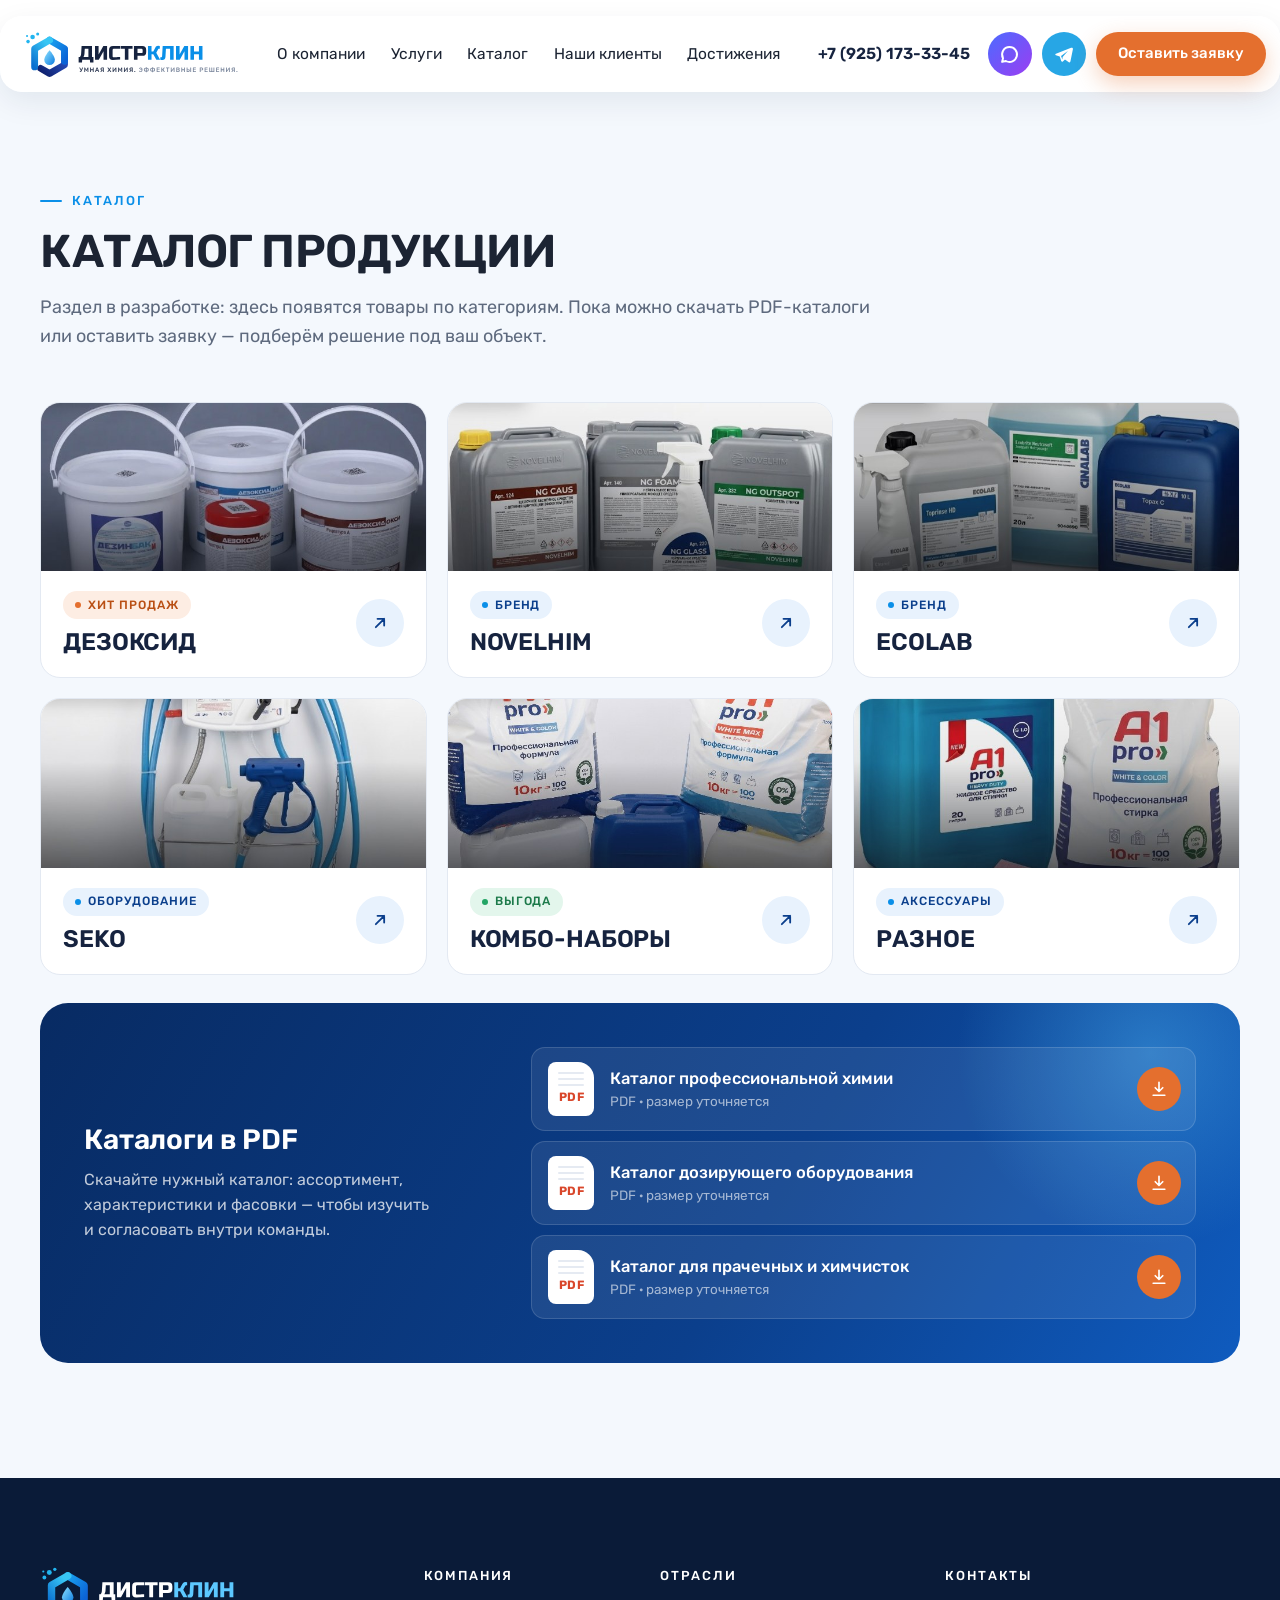
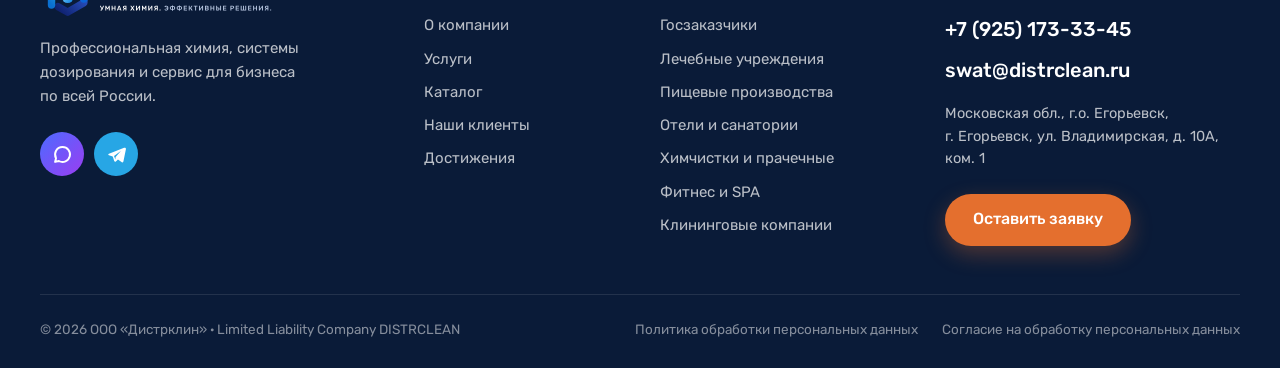
==== catalog.html @ 302209a2 "Первая версия сайта Дистрклин: главная, каталог, видео, логотип SVG Co-Authored-By: Claude Opus 5.5 " ====
<!doctype html>
<html lang="ru">
<head>
<meta charset="utf-8">
<meta name="viewport" content="width=device-width, initial-scale=1">
<title>Каталог — Дистрклин</title>
<meta name="description" content="Снижаем расходы на профессиональную химию до 30% за счёт умных автоматизированных технологий и систем дозирования. Для ЛПУ, HoReCa, пищевых производств, химчисток и прачечных.">
<meta name="theme-color" content="#0B3F8C">
<link rel="icon" href="assets/img/logo-mark.svg" type="image/svg+xml">
<link rel="preconnect" href="https://fonts.googleapis.com">
<link rel="preconnect" href="https://fonts.gstatic.com" crossorigin>
<link href="https://fonts.googleapis.com/css2?family=Rubik:wght@400;500;600;700&display=swap" rel="stylesheet">
<link rel="stylesheet" href="css/style.css">
</head>
<body>

<!-- ============ ШАПКА ============ -->
<header class="header" id="top">
  <div class="header__bar container">
    <a class="header__logo" href="index.html#top" aria-label="Дистрклин — на главную">
      <img src="assets/img/logo.svg" alt="Дистрклин" width="230" height="52">
    </a>
    <nav class="nav" aria-label="Основное меню">
      <a href="index.html#about">О компании</a>
      <a href="index.html#offer">Услуги</a>
      <a href="catalog.html">Каталог</a>
      <a href="index.html#clients">Наши клиенты</a>
      <a href="index.html#awards">Достижения</a>
    </nav>
    <div class="header__actions">
      <a class="header__phone" href="tel:+79251733345">+7 (925) 173-33-45</a>
      <a class="icon-btn icon-btn--max" href="#" aria-label="Написать в MAX" title="MAX">
        <svg viewBox="0 0 24 24" aria-hidden="true"><path d="M12 3.5a8.5 8.5 0 0 0-7.4 12.7L3.5 20.5l4.4-1.1A8.5 8.5 0 1 0 12 3.5Z" fill="none" stroke="currentColor" stroke-width="2.2" stroke-linejoin="round"/></svg>
      </a>
      <a class="icon-btn icon-btn--tg" href="#" aria-label="Написать в Telegram" title="Telegram">
        <svg viewBox="0 0 24 24" aria-hidden="true"><path d="M20.7 4.3 3.4 11c-1 .4-1 1.6 0 1.9l4.3 1.4 1.7 5.2c.3.8 1.3 1 1.9.4l2.4-2.3 4.4 3.2c.7.5 1.6.1 1.8-.7l2.9-14.3c.2-1-.8-1.8-1.7-1.5ZM9.2 13.7l8-6.1-6.2 7.3-.3 2.9-1.5-4.1Z" fill="currentColor"/></svg>
      </a>
      <a class="btn btn--primary btn--sm header__cta" href="index.html#contact">Оставить заявку</a>
      <button class="burger" type="button" aria-label="Открыть меню" aria-expanded="false" aria-controls="mobile-menu"><span></span><span></span></button>
    </div>
  </div>
  <div class="mobile-menu" id="mobile-menu" hidden>
    <nav aria-label="Мобильное меню">
      <a href="index.html#about">О компании</a>
      <a href="index.html#offer">Услуги</a>
      <a href="catalog.html">Каталог</a>
      <a href="index.html#clients">Наши клиенты</a>
      <a href="index.html#awards">Достижения</a>
    </nav>
    <a class="mobile-menu__phone" href="tel:+79251733345">+7 (925) 173-33-45</a>
    <a class="btn btn--primary" href="index.html#contact">Оставить заявку</a>
  </div>
</header>

<main class="page-catalog">
<section class="section section--tint">
  <div class="container">
    <div class="section-head">
      <p class="eyebrow">Каталог</p>
      <h1 class="h2">Каталог продукции</h1>
      <p class="lead" style="margin-top:16px;color:var(--muted)">Раздел в разработке: здесь появятся товары по категориям. Пока можно скачать PDF-каталоги или оставить заявку — подберём решение под ваш объект.</p>
    </div>
    <div class="cats">
      <a class="cat" href="#dezoksid">
        <span class="cat__img"><img src="assets/img/catalog/dezoksid.jpg" alt="Дезоксид — дезинфицирующие средства" loading="lazy"></span>
        <span class="cat__body"><span class="chip chip--hot">Хит продаж</span><span class="cat__name">Дезоксид</span><span class="cat__arrow" aria-hidden="true"></span></span>
      </a>
      <a class="cat" href="#novelhim">
        <span class="cat__img"><img src="assets/img/catalog/novelhim.jpg" alt="Novelhim — профессиональные моющие средства" loading="lazy"></span>
        <span class="cat__body"><span class="chip">Бренд</span><span class="cat__name">Novelhim</span><span class="cat__arrow" aria-hidden="true"></span></span>
      </a>
      <a class="cat" href="#ecolab">
        <span class="cat__img"><img src="assets/img/catalog/ecolab.jpg" alt="Ecolab — профессиональная химия" loading="lazy"></span>
        <span class="cat__body"><span class="chip">Бренд</span><span class="cat__name">Ecolab</span><span class="cat__arrow" aria-hidden="true"></span></span>
      </a>
      <a class="cat" href="#seko">
        <span class="cat__img"><img src="assets/img/catalog/seko.jpg" alt="Seko — дозирующее оборудование" loading="lazy"></span>
        <span class="cat__body"><span class="chip">Оборудование</span><span class="cat__name">Seko</span><span class="cat__arrow" aria-hidden="true"></span></span>
      </a>
      <a class="cat" href="#combo">
        <span class="cat__img"><img src="assets/img/catalog/combo.jpg" alt="Комбо-наборы" loading="lazy"></span>
        <span class="cat__body"><span class="chip chip--green">Выгода</span><span class="cat__name">Комбо-наборы</span><span class="cat__arrow" aria-hidden="true"></span></span>
      </a>
      <a class="cat" href="#misc">
        <span class="cat__img"><img src="assets/img/catalog/misc.jpg" alt="Разное и аксессуары" loading="lazy"></span>
        <span class="cat__body"><span class="chip">Аксессуары</span><span class="cat__name">Разное</span><span class="cat__arrow" aria-hidden="true"></span></span>
      </a>
    </div>

    <div class="downloads" id="downloads">
      <div class="downloads__intro">
        <h3 class="h3">Каталоги в&nbsp;PDF</h3>
        <p>Скачайте нужный каталог: ассортимент, характеристики и&nbsp;фасовки — чтобы изучить и&nbsp;согласовать внутри команды.</p>
      </div>
      <ul class="downloads__list">
        <li>
          <a class="dl" href="assets/pdf/catalog-1.pdf" download>
            <span class="dl__icon" aria-hidden="true">PDF</span>
            <span class="dl__text"><span class="dl__name">Каталог профессиональной химии</span><span class="dl__meta">PDF · размер уточняется</span></span>
            <span class="dl__btn" aria-hidden="true"><svg viewBox="0 0 24 24"><path d="M12 4v11m0 0-4.5-4.5M12 15l4.5-4.5M5 19.5h14" fill="none" stroke="currentColor" stroke-width="2" stroke-linecap="round" stroke-linejoin="round"/></svg></span>
          </a>
        </li>
        <li>
          <a class="dl" href="assets/pdf/catalog-2.pdf" download>
            <span class="dl__icon" aria-hidden="true">PDF</span>
            <span class="dl__text"><span class="dl__name">Каталог дозирующего оборудования</span><span class="dl__meta">PDF · размер уточняется</span></span>
            <span class="dl__btn" aria-hidden="true"><svg viewBox="0 0 24 24"><path d="M12 4v11m0 0-4.5-4.5M12 15l4.5-4.5M5 19.5h14" fill="none" stroke="currentColor" stroke-width="2" stroke-linecap="round" stroke-linejoin="round"/></svg></span>
          </a>
        </li>
        <li>
          <a class="dl" href="assets/pdf/catalog-3.pdf" download>
            <span class="dl__icon" aria-hidden="true">PDF</span>
            <span class="dl__text"><span class="dl__name">Каталог для прачечных и&nbsp;химчисток</span><span class="dl__meta">PDF · размер уточняется</span></span>
            <span class="dl__btn" aria-hidden="true"><svg viewBox="0 0 24 24"><path d="M12 4v11m0 0-4.5-4.5M12 15l4.5-4.5M5 19.5h14" fill="none" stroke="currentColor" stroke-width="2" stroke-linecap="round" stroke-linejoin="round"/></svg></span>
          </a>
        </li>
      </ul>
    </div>
  </div>
</section>
</main>
<!-- ============ ПОДВАЛ ============ -->
<footer class="footer">
  <div class="container">
    <div class="footer__top">
      <div class="footer__brand">
        <img src="assets/img/logo-white.svg" alt="Дистрклин" width="230" height="52">
        <p>Профессиональная химия, системы дозирования и&nbsp;сервис для бизнеса по&nbsp;всей России.</p>
        <div class="footer__social">
          <a class="icon-btn icon-btn--max" href="#" aria-label="MAX"><svg viewBox="0 0 24 24"><path d="M12 3.5a8.5 8.5 0 0 0-7.4 12.7L3.5 20.5l4.4-1.1A8.5 8.5 0 1 0 12 3.5Z" fill="none" stroke="currentColor" stroke-width="2.2" stroke-linejoin="round"/></svg></a>
          <a class="icon-btn icon-btn--tg" href="#" aria-label="Telegram"><svg viewBox="0 0 24 24"><path d="M20.7 4.3 3.4 11c-1 .4-1 1.6 0 1.9l4.3 1.4 1.7 5.2c.3.8 1.3 1 1.9.4l2.4-2.3 4.4 3.2c.7.5 1.6.1 1.8-.7l2.9-14.3c.2-1-.8-1.8-1.7-1.5ZM9.2 13.7l8-6.1-6.2 7.3-.3 2.9-1.5-4.1Z" fill="currentColor"/></svg></a>
        </div>
      </div>
      <nav class="footer__col" aria-label="Разделы">
        <p class="footer__h">Компания</p>
        <a href="index.html#about">О компании</a>
        <a href="index.html#offer">Услуги</a>
        <a href="catalog.html">Каталог</a>
        <a href="index.html#clients">Наши клиенты</a>
        <a href="index.html#awards">Достижения</a>
      </nav>
      <nav class="footer__col" aria-label="Отрасли">
        <p class="footer__h">Отрасли</p>
        <a href="index.html#clients" data-goto-sector="0">Госзаказчики</a>
        <a href="index.html#clients" data-goto-sector="1">Лечебные учреждения</a>
        <a href="index.html#clients" data-goto-sector="2">Пищевые производства</a>
        <a href="index.html#clients" data-goto-sector="3">Отели и санатории</a>
        <a href="index.html#clients" data-goto-sector="4">Химчистки и прачечные</a>
        <a href="index.html#clients" data-goto-sector="5">Фитнес и SPA</a>
        <a href="index.html#clients" data-goto-sector="6">Клининговые компании</a>
      </nav>
      <div class="footer__col footer__contacts">
        <p class="footer__h">Контакты</p>
        <a class="footer__big" href="tel:+79251733345">+7 (925) 173-33-45</a>
        <a class="footer__big" href="mailto:swat@distrclean.ru">swat@distrclean.ru</a>
        <p class="footer__addr">Московская обл., г.о. Егорьевск,<br>г. Егорьевск, ул. Владимирская, д.&nbsp;10А, ком.&nbsp;1</p>
        <a class="btn btn--primary" href="index.html#contact">Оставить заявку</a>
      </div>
    </div>
    <div class="footer__bottom">
      <span>© 2026 ООО «Дистрклин» · Limited Liability Company DISTRCLEAN</span>
      <span class="footer__links">
        <a href="#">Политика обработки персональных данных</a>
        <a href="#">Согласие на обработку персональных данных</a>
      </span>
    </div>
  </div>
</footer>

<script>
var b=document.querySelector('.burger'),m=document.getElementById('mobile-menu');
b.addEventListener('click',function(){var o=m.hidden;m.hidden=!o;b.setAttribute('aria-expanded',String(o));});
</script>
</body>
</html>
---- css/style.css ----
/* =========================================================
   Дистрклин — стили
   Палитра и шрифт — как на исходном сайте (Rubik, оранжевый CTA,
   синий бренд, светло-голубые и тёмные плашки)
   ========================================================= */

:root {
  --orange: #E46F2E;
  --orange-hover: #CF5E1F;
  --blue: #0A8FE8;
  --blue-deep: #0B3F8C;
  --blue-ink: #082B63;
  --navy: #16233F;
  --ink: #1C2433;
  --muted: #5E6A7E;
  --line: #E3E9F2;
  --sky: #E8F2FD;
  --sky-2: #F4F8FD;
  --dark: #1F2329;
  --dark-2: #2A2F37;
  --white: #fff;

  --radius-lg: 28px;
  --radius: 20px;
  --radius-sm: 14px;

  --container: 1280px;
  --gutter: clamp(16px, 4vw, 40px);
  --section: clamp(64px, 9vw, 120px);

  --shadow: 0 10px 30px rgba(16, 35, 70, .08);
  --shadow-lg: 0 24px 60px rgba(16, 35, 70, .14);
  --ease: cubic-bezier(.2, .7, .2, 1);
}

*, *::before, *::after { box-sizing: border-box; }
html { scroll-behavior: smooth; scroll-padding-top: 110px; -webkit-text-size-adjust: 100%; }
body {
  margin: 0;
  font-family: "Rubik", system-ui, -apple-system, "Segoe UI", sans-serif;
  font-size: 16px;
  line-height: 1.55;
  color: var(--ink);
  background: var(--white);
  -webkit-font-smoothing: antialiased;
  overflow-x: hidden;
}
img, video, svg { display: block; max-width: 100%; }
a { color: inherit; text-decoration: none; }
button { font: inherit; color: inherit; cursor: pointer; border: 0; background: none; padding: 0; }
h1, h2, h3, p { margin: 0; }
ul { margin: 0; padding: 0; list-style: none; }
:focus-visible { outline: 3px solid var(--blue); outline-offset: 3px; border-radius: 6px; }

.container { width: 100%; max-width: calc(var(--container) + var(--gutter) * 2); margin: 0 auto; padding: 0 var(--gutter); }
.section { padding: var(--section) 0; }
.section--tint { background: var(--sky-2); }
.section--dark { background: var(--dark); color: #fff; }

/* ---------- Типографика ---------- */
.eyebrow {
  display: inline-flex; align-items: center; gap: 10px;
  font-size: 13px; font-weight: 500; letter-spacing: .14em; text-transform: uppercase;
  color: var(--blue); margin-bottom: 16px;
}
.eyebrow::before { content: ""; width: 22px; height: 2px; background: currentColor; border-radius: 2px; }
.eyebrow--light { color: #6CC4FF; }
.h2 {
  font-size: clamp(28px, 3.6vw, 46px); line-height: 1.08; font-weight: 600;
  letter-spacing: -.01em; text-transform: uppercase; text-wrap: balance;
}
.h3 { font-size: clamp(22px, 2.2vw, 28px); line-height: 1.15; font-weight: 600; letter-spacing: -.005em; }
.lead { font-size: 18px; line-height: 1.6; }
.accent { color: var(--orange); }

.section-head { margin-bottom: clamp(32px, 4vw, 56px); max-width: 860px; }
.section-head--row { display: flex; justify-content: space-between; align-items: flex-end; gap: 24px; max-width: none; }

/* ---------- Кнопки ---------- */
.btn {
  display: inline-flex; align-items: center; justify-content: center; gap: 10px;
  height: 52px; padding: 0 28px; border-radius: 999px;
  font-weight: 500; font-size: 16px; white-space: nowrap;
  transition: background .25s var(--ease), color .25s, transform .25s var(--ease), box-shadow .25s;
}
.btn svg { width: 20px; height: 20px; }
.btn--primary { background: var(--orange); color: #fff; box-shadow: 0 8px 22px rgba(228, 111, 46, .32); }
.btn--primary:hover { background: var(--orange-hover); transform: translateY(-2px); }
.btn--glass { color: #fff; background: rgba(255,255,255,.12); border: 1px solid rgba(255,255,255,.35); backdrop-filter: blur(10px); -webkit-backdrop-filter: blur(10px); }
.btn--glass:hover { background: rgba(255,255,255,.22); }
.btn--dark { background: var(--navy); color: #fff; }
.btn--sm { height: 44px; padding: 0 22px; font-size: 15px; }
.btn--lg { height: 60px; padding: 0 34px; font-size: 17px; }
.btn--block { width: 100%; }

.icon-btn {
  width: 44px; height: 44px; border-radius: 50%;
  display: inline-grid; place-items: center; color: #fff; flex: none;
  transition: transform .25s var(--ease), filter .25s;
}
.icon-btn svg { width: 21px; height: 21px; }
.icon-btn:hover { transform: translateY(-2px); filter: brightness(1.08); }
.icon-btn--max { background: linear-gradient(135deg, #4C6BFF, #9B3DF2); }
.icon-btn--tg { background: #27A6E5; }

.round-btn {
  width: 48px; height: 48px; border-radius: 50%; display: grid; place-items: center;
  border: 1px solid var(--line); background: #fff; color: var(--navy);
  transition: background .2s, color .2s, border-color .2s;
}
.round-btn svg { width: 22px; height: 22px; }
.round-btn:hover { background: var(--navy); border-color: var(--navy); color: #fff; }

.link-arrow { display: inline-flex; align-items: center; gap: 8px; font-weight: 500; color: var(--blue-deep); white-space: nowrap; }
.link-arrow svg { width: 20px; height: 20px; transition: transform .25s var(--ease); }
.link-arrow:hover svg { transform: translateX(4px); }

.chip {
  display: inline-flex; align-items: center; gap: 7px; height: 28px; padding: 0 12px;
  border-radius: 999px; background: var(--sky); color: var(--blue-deep);
  font-size: 12px; font-weight: 500; letter-spacing: .08em; text-transform: uppercase;
}
.chip::before { content: ""; width: 6px; height: 6px; border-radius: 50%; background: var(--blue); }
.chip--hot { background: #FDEDE3; color: #B94F14; }
.chip--hot::before { background: var(--orange); }
.chip--green { background: #E3F6EC; color: #1C7A4A; }
.chip--green::before { background: #22A565; }

/* =========================================================
   ШАПКА
   ========================================================= */
.page-catalog { padding-top: 70px; }
.header { position: fixed; inset: 0 0 auto; z-index: 50; padding-top: 16px; pointer-events: none; }
.header__bar {
  pointer-events: auto;
  display: flex; align-items: center; gap: 24px;
  height: 76px; background: rgba(255,255,255,.96);
  border-radius: 22px; box-shadow: var(--shadow);
  padding-left: 24px; padding-right: 14px;
  max-width: calc(var(--container) + 0px);
  backdrop-filter: blur(14px); -webkit-backdrop-filter: blur(14px);
  transition: box-shadow .3s, height .3s var(--ease);
}
.header.is-scrolled .header__bar { box-shadow: var(--shadow-lg); height: 68px; }
.header__logo img { height: 46px; width: auto; }
.nav { display: flex; gap: clamp(16px, 2vw, 32px); margin-left: auto; }
.nav a { font-size: 15.5px; color: var(--ink); position: relative; padding: 6px 0; transition: color .2s; }
.nav a::after { content: ""; position: absolute; left: 0; right: 0; bottom: 0; height: 2px; background: var(--orange); transform: scaleX(0); transition: transform .3s var(--ease); border-radius: 2px; }
.nav a:hover { color: var(--blue-deep); }
.nav a:hover::after { transform: scaleX(1); }
.header__actions { display: flex; align-items: center; gap: 10px; margin-left: auto; }
.header__phone { font-weight: 600; font-size: 16px; color: var(--navy); margin-right: 8px; white-space: nowrap; }
.header__phone:hover { color: var(--blue); }

.burger { display: none; width: 44px; height: 44px; border-radius: 12px; background: var(--sky); position: relative; }
.burger span { position: absolute; left: 12px; right: 12px; height: 2px; background: var(--navy); border-radius: 2px; transition: transform .3s var(--ease), top .3s var(--ease); }
.burger span:first-child { top: 17px; }
.burger span:last-child { top: 25px; }
.burger[aria-expanded="true"] span:first-child { top: 21px; transform: rotate(45deg); }
.burger[aria-expanded="true"] span:last-child { top: 21px; transform: rotate(-45deg); }

.mobile-menu {
  pointer-events: auto;
  margin: 10px var(--gutter) 0; padding: 24px; border-radius: 22px; background: #fff; box-shadow: var(--shadow-lg);
  display: flex; flex-direction: column; gap: 20px;
}
.mobile-menu[hidden] { display: none; }
.mobile-menu nav { display: flex; flex-direction: column; }
.mobile-menu nav a { padding: 12px 0; font-size: 18px; border-bottom: 1px solid var(--line); }
.mobile-menu__phone { font-size: 20px; font-weight: 600; color: var(--navy); }

/* =========================================================
   ОБЛОЖКА
   ========================================================= */
.hero {
  position: relative; min-height: 100vh; min-height: 100svh;
  display: flex; color: #fff; background: #0E1A2E; overflow: hidden;
}
.hero__video { position: absolute; inset: 0; width: 100%; height: 100%; object-fit: cover; }
.hero__shade {
  position: absolute; inset: 0;
  background:
    linear-gradient(90deg, rgba(8, 20, 42, .82) 0%, rgba(8, 20, 42, .55) 45%, rgba(8, 20, 42, .15) 100%),
    linear-gradient(0deg, rgba(8, 20, 42, .85) 0%, rgba(8, 20, 42, 0) 45%);
}
.hero__inner {
  position: relative; z-index: 1;
  display: flex; flex-direction: column; justify-content: flex-end; gap: clamp(40px, 6vh, 72px);
  padding-top: 150px; padding-bottom: clamp(28px, 5vh, 48px);
}
.hero__content { max-width: 820px; }
.hero__tags { display: flex; flex-wrap: wrap; gap: 8px; margin-bottom: 28px; }
.hero__tags li {
  height: 32px; display: inline-flex; align-items: center; padding: 0 14px; border-radius: 999px;
  font-size: 14px; background: rgba(255,255,255,.12); border: 1px solid rgba(255,255,255,.22);
  backdrop-filter: blur(8px); -webkit-backdrop-filter: blur(8px);
}
.hero__title {
  font-size: clamp(34px, 5.2vw, 72px); line-height: 1.02; font-weight: 600;
  letter-spacing: -.015em; text-transform: uppercase; text-wrap: balance;
}
.hero__lead { margin-top: 24px; font-size: clamp(17px, 1.6vw, 22px); line-height: 1.45; color: rgba(255,255,255,.86); max-width: 560px; }
.hero__buttons { display: flex; flex-wrap: wrap; gap: 14px; margin-top: 40px; }

.stats {
  margin: 0; display: grid; grid-template-columns: repeat(4, 1fr);
  border-radius: var(--radius); overflow: hidden;
  background: rgba(255,255,255,.1); border: 1px solid rgba(255,255,255,.18);
  backdrop-filter: blur(16px); -webkit-backdrop-filter: blur(16px);
}
.stats__item { padding: 26px 28px; position: relative; }
.stats__item + .stats__item::before { content: ""; position: absolute; left: 0; top: 24px; bottom: 24px; width: 1px; background: rgba(255,255,255,.2); }
.stats__num { font-size: clamp(30px, 3.2vw, 44px); font-weight: 600; line-height: 1; letter-spacing: -.02em; }
.stats__num small { font-size: .55em; font-weight: 500; margin-left: 2px; }
.stats dd { margin: 10px 0 0; font-size: 14.5px; line-height: 1.4; color: rgba(255,255,255,.78); max-width: 240px; }

/* =========================================================
   АВИТО
   ========================================================= */
.avito { padding-top: 28px; }
.avito__card {
  display: flex; align-items: center; gap: 20px;
  padding: 18px 18px 18px 22px; border-radius: var(--radius);
  background: linear-gradient(100deg, var(--sky) 0%, #F7FBFF 100%);
  border: 1px solid #D5E6F8;
  transition: box-shadow .3s, transform .3s var(--ease);
}
.avito__card:hover { box-shadow: var(--shadow); transform: translateY(-2px); }
.avito__icon { width: 52px; height: 52px; border-radius: 16px; background: #fff; color: var(--blue); display: grid; place-items: center; flex: none; box-shadow: 0 4px 14px rgba(10,143,232,.15); }
.avito__icon svg { width: 26px; height: 26px; }
.avito__text { display: flex; flex-direction: column; gap: 2px; }
.avito__eyebrow { font-size: 13px; color: var(--muted); }
.avito__title { font-size: 18px; font-weight: 500; color: var(--navy); }
.avito__go {
  margin-left: auto; flex: none; display: inline-flex; align-items: center; gap: 8px;
  height: 48px; padding: 0 22px; border-radius: 999px; background: var(--navy); color: #fff; font-weight: 500;
  transition: background .25s;
}
.avito__go svg { width: 20px; height: 20px; transition: transform .25s var(--ease); }
.avito__card:hover .avito__go { background: var(--blue-deep); }
.avito__card:hover .avito__go svg { transform: translate(2px, -2px); }

/* =========================================================
   ЧТО МЫ ПРЕДЛАГАЕМ
   ========================================================= */
.offer { display: grid; grid-template-columns: repeat(4, 1fr); gap: 20px; }
.offer__card {
  display: flex; flex-direction: column; gap: 14px;
  padding: 28px; border-radius: var(--radius); background: var(--sky-2); border: 1px solid var(--line);
  transition: background .3s, border-color .3s, transform .3s var(--ease), box-shadow .3s;
}
.offer__card:hover { background: #fff; border-color: transparent; box-shadow: var(--shadow-lg); transform: translateY(-4px); }
.offer__top { display: flex; justify-content: space-between; align-items: flex-start; margin-bottom: 14px; }
.offer__icon { width: 56px; height: 56px; border-radius: 16px; display: grid; place-items: center; background: linear-gradient(135deg, #1AA3F0, var(--blue-deep)); color: #fff; }
.offer__icon svg { width: 28px; height: 28px; }
.offer__num { font-size: 14px; font-weight: 500; color: #9AA6B8; letter-spacing: .06em; }
.offer__card h3 { font-size: 20px; line-height: 1.2; font-weight: 600; color: var(--navy); }
.offer__card p { font-size: 15px; line-height: 1.6; color: var(--muted); }

/* =========================================================
   КАТАЛОГ
   ========================================================= */
.cats { display: grid; grid-template-columns: repeat(3, 1fr); gap: 20px; }
.cat {
  display: flex; flex-direction: column; border-radius: var(--radius); overflow: hidden; background: #fff;
  border: 1px solid var(--line); transition: transform .35s var(--ease), box-shadow .35s;
}
.cat:hover { transform: translateY(-4px); box-shadow: var(--shadow-lg); }
.cat__img { aspect-ratio: 16 / 7; overflow: hidden; background: #EEF2F7; }
.cat__img img { width: 100%; height: 100%; object-fit: cover; transition: transform .6s var(--ease); }
.cat:hover .cat__img img { transform: scale(1.05); }
.cat__body { display: grid; grid-template-columns: 1fr auto; align-items: center; gap: 10px 16px; padding: 20px 22px 22px; }
.cat__body .chip { grid-column: 1; justify-self: start; }
.cat__name { grid-column: 1; font-size: 24px; font-weight: 600; text-transform: uppercase; color: var(--navy); letter-spacing: -.005em; line-height: 1.1; }
.cat__arrow {
  grid-column: 2; grid-row: 1 / span 2; width: 48px; height: 48px; border-radius: 50%; background: var(--sky);
  position: relative; transition: background .3s;
}
.cat__arrow::before {
  content: ""; position: absolute; inset: 0; margin: auto; width: 20px; height: 20px;
  background: var(--blue-deep);
  -webkit-mask: url("data:image/svg+xml,%3Csvg xmlns='http://www.w3.org/2000/svg' viewBox='0 0 24 24'%3E%3Cpath d='M7 17 17 7m0 0H9m8 0v8' fill='none' stroke='%23000' stroke-width='2.2' stroke-linecap='round' stroke-linejoin='round'/%3E%3C/svg%3E") center / contain no-repeat;
          mask: url("data:image/svg+xml,%3Csvg xmlns='http://www.w3.org/2000/svg' viewBox='0 0 24 24'%3E%3Cpath d='M7 17 17 7m0 0H9m8 0v8' fill='none' stroke='%23000' stroke-width='2.2' stroke-linecap='round' stroke-linejoin='round'/%3E%3C/svg%3E") center / contain no-repeat;
  transition: background .3s, transform .3s var(--ease);
}
.cat:hover .cat__arrow { background: var(--orange); }
.cat:hover .cat__arrow::before { background: #fff; transform: rotate(45deg); }

.downloads {
  margin-top: 28px; display: grid; grid-template-columns: 1fr 1.6fr; gap: 32px; align-items: center;
  padding: clamp(24px, 3.5vw, 44px); border-radius: var(--radius-lg);
  background: linear-gradient(120deg, var(--blue-ink), var(--blue-deep) 60%, #0F5BBE); color: #fff;
  position: relative; overflow: hidden;
}
.downloads::after {
  content: ""; position: absolute; right: -120px; top: -160px; width: 420px; height: 420px; border-radius: 50%;
  background: radial-gradient(circle, rgba(92, 200, 255, .35), transparent 65%); pointer-events: none;
}
.downloads__intro p { margin-top: 12px; color: rgba(255,255,255,.75); max-width: 380px; }
.downloads__list { display: grid; gap: 10px; position: relative; z-index: 1; }
.dl {
  display: flex; align-items: center; gap: 16px; padding: 14px 14px 14px 16px; border-radius: var(--radius-sm);
  background: rgba(255,255,255,.08); border: 1px solid rgba(255,255,255,.14);
  transition: background .25s, border-color .25s;
}
.dl:hover { background: rgba(255,255,255,.16); border-color: rgba(255,255,255,.3); }
.dl__icon {
  width: 46px; height: 54px; flex: none; border-radius: 8px 16px 8px 8px; background: #fff; color: #D9472B;
  display: grid; place-items: end center; padding-bottom: 9px; font-size: 12px; font-weight: 700; letter-spacing: .04em;
  position: relative;
}
.dl__icon::before { content: ""; position: absolute; top: 10px; left: 10px; right: 10px; height: 2px; background: #E5EAF2; box-shadow: 0 6px 0 #E5EAF2, 0 12px 0 #E5EAF2; border-radius: 2px; }
.dl__text { display: flex; flex-direction: column; min-width: 0; }
.dl__name { font-weight: 500; font-size: 16.5px; }
.dl__meta { font-size: 13.5px; color: rgba(255,255,255,.6); }
.dl__btn { margin-left: auto; width: 44px; height: 44px; border-radius: 50%; background: var(--orange); display: grid; place-items: center; flex: none; transition: transform .25s var(--ease); }
.dl__btn svg { width: 20px; height: 20px; }
.dl:hover .dl__btn { transform: translateY(2px); }

/* =========================================================
   О КОМПАНИИ
   ========================================================= */
.about { display: grid; grid-template-columns: 1fr 1.08fr; gap: clamp(32px, 5vw, 80px); align-items: center; }
.about__media { position: relative; }
.about__media > img { width: 100%; aspect-ratio: 5 / 4.4; object-fit: cover; object-position: 62% center; border-radius: var(--radius-lg); }
.about__badge {
  position: absolute; left: 20px; right: 20px; bottom: 20px; max-width: 360px;
  display: flex; align-items: center; gap: 14px; padding: 14px 18px; border-radius: 18px;
  background: rgba(255,255,255,.92); backdrop-filter: blur(10px); -webkit-backdrop-filter: blur(10px); box-shadow: var(--shadow);
  font-size: 14px; line-height: 1.35; color: var(--muted);
}
.about__badge img { flex: none; width: 40px; height: 40px; }
.about__badge b { display: block; color: var(--navy); font-size: 16px; }
.about__text .h2 { margin-bottom: 28px; font-size: clamp(26px, 2.8vw, 38px); }
.about__text .lead { color: var(--ink); margin-bottom: 16px; }
.about__text > p:not(.lead):not(.eyebrow) { color: var(--muted); }
.about__goal { margin-top: 28px; padding: 22px 24px; border-radius: var(--radius); background: var(--sky); border-left: 4px solid var(--orange); }
.about__goal p { color: var(--ink); }

.awards { margin-top: clamp(64px, 8vw, 110px); }
.slider-nav { display: flex; gap: 10px; }
.awards__track {
  display: grid; grid-auto-flow: column; grid-auto-columns: calc((100% - 4 * 20px) / 5); gap: 20px;
  overflow-x: auto; scroll-snap-type: x mandatory; scrollbar-width: none; padding-bottom: 4px;
}
.awards__track::-webkit-scrollbar { display: none; }
.cert { margin: 0; scroll-snap-align: start; }
.cert__frame {
  width: 100%; aspect-ratio: 3 / 4; border-radius: var(--radius); padding: 14px; background: var(--sky-2);
  border: 1px solid var(--line); display: block; transition: transform .35s var(--ease), box-shadow .35s;
}
.cert__frame:hover { transform: translateY(-4px); box-shadow: var(--shadow-lg); }
.cert__frame img { width: 100%; height: 100%; object-fit: contain; border-radius: 8px; }
.cert__ph {
  width: 100%; height: 100%; border-radius: 10px; display: flex; flex-direction: column; justify-content: center; align-items: center; gap: 10px;
  text-align: center; font-size: 13px; line-height: 1.4; color: rgba(255,255,255,.8);
  background: linear-gradient(160deg, #1D6FD8, var(--blue-ink)); position: relative; overflow: hidden;
  box-shadow: inset 0 0 0 6px rgba(255,255,255,.12);
}
.cert__ph span { font-size: 20px; font-weight: 600; color: #fff; text-transform: uppercase; letter-spacing: .06em; }
.cert__ph::after { content: ""; position: absolute; width: 60%; aspect-ratio: 1; border-radius: 50%; top: -20%; right: -25%; background: rgba(92,200,255,.2); }
.cert figcaption { margin-top: 12px; font-size: 14px; color: var(--muted); text-align: center; }

/* =========================================================
   ПАРТНЁРЫ — бегущая лента логотипов
   ========================================================= */
.partners { padding: clamp(48px, 6vw, 80px) 0; border-top: 1px solid var(--line); }
.partners__head { display: flex; align-items: baseline; gap: 24px; flex-wrap: wrap; margin-bottom: 32px; }
.partners__head .eyebrow { margin: 0; }
.partners__title { font-size: 18px; color: var(--muted); }
.marquee {
  overflow: hidden;
  -webkit-mask-image: linear-gradient(90deg, transparent, #000 10%, #000 90%, transparent);
          mask-image: linear-gradient(90deg, transparent, #000 10%, #000 90%, transparent);
}
.marquee__track { display: flex; width: max-content; animation: marquee 40s linear infinite; }
.marquee:hover .marquee__track { animation-play-state: paused; }
.marquee__group { display: flex; gap: 20px; padding-right: 20px; }
.logo-card {
  width: 220px; height: 112px; flex: none; display: grid; place-items: center; padding: 22px 28px;
  border-radius: var(--radius); background: #fff; border: 1px solid var(--line);
  transition: border-color .3s, box-shadow .3s;
}
.logo-card img { max-height: 62px; max-width: 100%; object-fit: contain; filter: grayscale(1) contrast(.9); opacity: .65; transition: filter .3s, opacity .3s; }
.logo-card:hover { border-color: transparent; box-shadow: var(--shadow); }
.logo-card:hover img { filter: none; opacity: 1; }
@keyframes marquee { to { transform: translateX(-50%); } }

/* =========================================================
   НАПРАВЛЕНИЯ (вкладки + видео)
   ========================================================= */
.sectors { display: grid; grid-template-columns: 340px 1fr; gap: 28px; align-items: start; }
.sectors__tabs { display: flex; flex-direction: column; gap: 6px; position: sticky; top: 110px; }
.tab {
  display: flex; align-items: center; gap: 14px; text-align: left; width: 100%;
  padding: 16px 18px; border-radius: var(--radius-sm); color: rgba(255,255,255,.66);
  font-size: 16px; line-height: 1.3; transition: background .25s, color .25s;
  position: relative;
}
.tab__num { font-size: 13px; font-weight: 500; color: rgba(255,255,255,.4); width: 22px; flex: none; transition: color .25s; }
.tab:hover { background: rgba(255,255,255,.05); color: #fff; }
.tab[aria-selected="true"] { background: var(--dark-2); color: #fff; }
.tab[aria-selected="true"] .tab__num { color: var(--orange); }
.tab__bar { position: absolute; left: 0; bottom: 0; height: 2px; width: 0; background: var(--orange); border-radius: 2px; }
.tab[aria-selected="true"] .tab__bar { animation: tabProgress var(--dur, 10s) linear forwards; }
.sectors.is-paused .tab[aria-selected="true"] .tab__bar,
.sectors.is-manual .tab__bar { animation: none; width: 0; }
@keyframes tabProgress { to { width: 100%; } }

.sectors__panel {
  display: grid; grid-template-columns: 1fr 1fr; gap: 0; border-radius: var(--radius-lg); overflow: hidden;
  background: var(--dark-2); min-height: 520px;
}
.sectors__video { position: relative; background: #111; }
.sectors__video video { position: absolute; inset: 0; width: 100%; height: 100%; object-fit: cover; transition: opacity .4s; }
.sectors__video video.is-loading { opacity: 0; }
.sectors__counter {
  position: absolute; left: 16px; top: 16px; height: 30px; padding: 0 12px; border-radius: 999px; display: inline-flex; align-items: center;
  font-size: 13px; background: rgba(0,0,0,.45); backdrop-filter: blur(6px); -webkit-backdrop-filter: blur(6px);
}
.sectors__content { padding: clamp(24px, 3vw, 40px); display: flex; flex-direction: column; gap: 22px; }
.sectors__title { font-size: clamp(20px, 1.7vw, 24px); font-weight: 600; line-height: 1.15; text-transform: uppercase; }
.sectors__content .btn { align-self: flex-start; margin-top: auto; }
.sectors__content.is-swapping { animation: fadeUp .45s var(--ease); }
@keyframes fadeUp { from { opacity: 0; transform: translateY(10px); } to { opacity: 1; transform: none; } }

.checks { display: grid; gap: 14px; }
.checks li { display: grid; grid-template-columns: 24px 1fr; gap: 12px; font-size: 15px; line-height: 1.5; color: rgba(255,255,255,.74); }
.checks li::before {
  content: ""; width: 24px; height: 24px; border-radius: 8px; margin-top: 1px;
  background: rgba(10,143,232,.18) url("data:image/svg+xml,%3Csvg xmlns='http://www.w3.org/2000/svg' viewBox='0 0 24 24'%3E%3Cpath d='m6.5 12.5 3.5 3.5 7.5-8' fill='none' stroke='%2359BFFF' stroke-width='2.4' stroke-linecap='round' stroke-linejoin='round'/%3E%3C/svg%3E") center / 18px no-repeat;
}
.checks b { color: #fff; font-weight: 500; }

/* =========================================================
   КОНСУЛЬТАЦИЯ
   ========================================================= */
.consult {
  display: grid; grid-template-columns: 1fr 1fr; gap: clamp(32px, 5vw, 72px); align-items: center;
  padding: clamp(28px, 5vw, 64px); border-radius: var(--radius-lg); color: #fff;
  background:
    radial-gradient(circle at 0% 100%, rgba(92,200,255,.28), transparent 45%),
    linear-gradient(130deg, var(--blue-ink), var(--blue-deep) 70%, #0F5BBE);
  position: relative; overflow: hidden;
}
.consult__text { margin-top: 20px; color: rgba(255,255,255,.78); font-size: 17px; max-width: 460px; }
.consult__contacts { margin-top: 32px; display: grid; gap: 12px; }
.consult__contacts a { display: inline-flex; align-items: center; gap: 14px; font-size: 19px; font-weight: 500; }
.consult__contacts a:hover { color: #6CC4FF; }
.ci { width: 44px; height: 44px; border-radius: 50%; display: grid; place-items: center; background: rgba(255,255,255,.12); }
.ci svg { width: 20px; height: 20px; }

.form { background: #fff; color: var(--ink); border-radius: var(--radius); padding: clamp(22px, 3vw, 36px); display: grid; gap: 14px; box-shadow: var(--shadow-lg); }
.form__sector { font-size: 14px; padding: 10px 14px; border-radius: 12px; background: var(--sky); color: var(--blue-deep); }
.field { display: grid; gap: 6px; }
.field span { font-size: 13.5px; color: var(--muted); }
.field input {
  height: 54px; padding: 0 18px; border-radius: var(--radius-sm); border: 1.5px solid var(--line); background: var(--sky-2);
  font: inherit; font-size: 16px; color: var(--ink); transition: border-color .2s, background .2s;
}
.field input:focus { outline: none; border-color: var(--blue); background: #fff; }
.field input.is-invalid { border-color: #E0453A; background: #FFF5F4; }
.check { display: flex; gap: 10px; align-items: flex-start; font-size: 13.5px; color: var(--muted); cursor: pointer; }
.check input { width: 18px; height: 18px; margin: 1px 0 0; accent-color: var(--orange); flex: none; }
.check a { color: var(--blue-deep); text-decoration: underline; text-underline-offset: 2px; }
.form__ok { padding: 14px; border-radius: 12px; background: #E3F6EC; color: #1C7A4A; font-size: 15px; }

/* =========================================================
   ПОДВАЛ
   ========================================================= */
.footer { background: #0A1B38; color: rgba(255,255,255,.72); padding: clamp(56px, 7vw, 88px) 0 28px; font-size: 15px; }
.footer__top { display: grid; grid-template-columns: 1.4fr .8fr 1fr 1.2fr; gap: 40px; padding-bottom: 48px; border-bottom: 1px solid rgba(255,255,255,.1); }
.footer__brand img { height: 50px; width: auto; }
.footer__brand p { margin-top: 20px; max-width: 300px; line-height: 1.6; }
.footer__social { display: flex; gap: 10px; margin-top: 24px; }
.footer__h { color: #fff; font-weight: 500; font-size: 13px; letter-spacing: .14em; text-transform: uppercase; margin-bottom: 18px; }
.footer__col { display: flex; flex-direction: column; gap: 10px; align-items: flex-start; }
.footer__col a:hover { color: #fff; }
.footer__big { font-size: 20px; font-weight: 500; color: #fff; }
.footer__big:hover { color: #6CC4FF !important; }
.footer__addr { margin: 6px 0 14px; line-height: 1.55; font-size: 14.5px; }
.footer__bottom { display: flex; justify-content: space-between; flex-wrap: wrap; gap: 12px 24px; padding-top: 24px; font-size: 13.5px; color: rgba(255,255,255,.5); }
.footer__links { display: flex; flex-wrap: wrap; gap: 8px 24px; }
.footer__links a:hover { color: #fff; }

/* ---------- Cookie / Lightbox ---------- */
.cookie {
  position: fixed; z-index: 60; right: 16px; bottom: 16px; max-width: 420px; display: flex; align-items: center; gap: 16px;
  padding: 16px 16px 16px 20px; border-radius: 18px; background: #fff; box-shadow: var(--shadow-lg); font-size: 14px; color: var(--muted);
}
.cookie[hidden] { display: none; }
.lightbox { position: fixed; inset: 0; z-index: 80; background: rgba(6, 14, 30, .86); display: grid; place-items: center; padding: 40px 16px; }
.lightbox[hidden] { display: none; }
.lightbox__body { max-width: min(560px, 100%); width: 100%; aspect-ratio: 3/4; max-height: 86vh; }
.lightbox__body > * { width: 100%; height: 100%; object-fit: contain; border-radius: 16px; }
.lightbox__body .cert__ph { font-size: 18px; }
.lightbox__body .cert__ph span { font-size: 34px; }
.lightbox__close { position: absolute; top: 16px; right: 16px; width: 48px; height: 48px; border-radius: 50%; background: rgba(255,255,255,.14); color: #fff; font-size: 30px; line-height: 1; }

/* ---------- Появление при скролле ---------- */
.reveal { opacity: 0; transform: translateY(24px); transition: opacity .8s var(--ease), transform .8s var(--ease); }
.reveal.is-visible { opacity: 1; transform: none; }

/* =========================================================
   АДАПТИВ
   ========================================================= */
@media (max-width: 1240px) {
  .header__phone { display: none; }
  .offer { grid-template-columns: repeat(2, 1fr); }
  .sectors { grid-template-columns: 290px 1fr; }
}
@media (max-width: 1080px) {
  .nav, .header__cta { display: none; }
  .burger { display: block; }
  .header__phone { display: inline; }
  .stats { grid-template-columns: repeat(2, 1fr); }
  .stats__item:nth-child(3)::before { display: none; }
  .stats__item:nth-child(n+3) { border-top: 1px solid rgba(255,255,255,.2); }
  .cats { grid-template-columns: repeat(2, 1fr); }
  .downloads { grid-template-columns: 1fr; }
  .about { grid-template-columns: 1fr; }
  .about__media > img { aspect-ratio: 16 / 10; }
  .awards__track { grid-auto-columns: calc((100% - 2 * 20px) / 3); }
  .sectors { grid-template-columns: 1fr; }
  .sectors__tabs {
    position: static; flex-direction: row; overflow-x: auto; scrollbar-width: none;
    margin: 0 calc(var(--gutter) * -1); padding: 0 var(--gutter); scroll-snap-type: x proximity;
  }
  .sectors__tabs::-webkit-scrollbar { display: none; }
  .tab { width: auto; flex: none; white-space: nowrap; background: rgba(255,255,255,.06); border-radius: 999px; padding: 12px 18px; scroll-snap-align: start; }
  .tab__bar { left: 18px; right: auto; bottom: 4px; max-width: calc(100% - 36px); }
  .tab[aria-selected="true"] { background: #fff; color: var(--navy); }
  .consult { grid-template-columns: 1fr; }
  .footer__top { grid-template-columns: 1fr 1fr; }
}
@media (max-width: 760px) {
  body { font-size: 15px; }
  .header { padding-top: 10px; }
  .header__bar { height: 64px; padding-left: 16px; padding-right: 10px; border-radius: 18px; gap: 10px; }
  .header.is-scrolled .header__bar { height: 60px; }
  .header__logo img { height: 36px; }
  .header__phone, .header__actions .icon-btn { display: none; }
  .hero__inner { padding-top: 112px; gap: 32px; }
  .hero__title { font-size: 6.7vw; letter-spacing: -.02em; }
  .about__badge { display: none; }
  .hero__tags { margin-bottom: 20px; }
  .hero__tags li { font-size: 12.5px; height: 28px; padding: 0 11px; }
  .hero__buttons { flex-direction: column; margin-top: 28px; }
  .hero__buttons .btn { width: 100%; height: 56px; }
  .hero__shade { background: linear-gradient(0deg, rgba(8,20,42,.92) 0%, rgba(8,20,42,.55) 55%, rgba(8,20,42,.35) 100%); }
  .stats__item { padding: 18px; }
  .stats dd { font-size: 13px; }
  .avito__card { flex-wrap: wrap; padding: 18px; }
  .avito__title { font-size: 16px; }
  .avito__go { width: 100%; justify-content: center; margin-left: 0; }
  .section-head--row { flex-direction: column; align-items: flex-start; }
  .offer { grid-template-columns: 1fr; gap: 14px; }
  .offer__card { padding: 22px; }
  .cats { grid-template-columns: 1fr; gap: 14px; }
  .cat__name { font-size: 21px; }
  .dl__name { font-size: 15px; }
  .awards .slider-nav { display: none; }
  .awards__track { grid-auto-columns: 62%; gap: 14px; }
  .logo-card { width: 170px; height: 92px; padding: 18px 22px; }
  .sectors__panel { grid-template-columns: 1fr; min-height: 0; }
  .sectors__video { aspect-ratio: 16 / 10; }
  .footer__top { grid-template-columns: 1fr; gap: 32px; }
  .footer__bottom { flex-direction: column; }
  .cookie { left: 16px; max-width: none; }
}

@media (prefers-reduced-motion: reduce) {
  html { scroll-behavior: auto; }
  *, *::before, *::after { animation-duration: .01ms !important; animation-iteration-count: 1 !important; transition-duration: .01ms !important; }
  .reveal { opacity: 1; transform: none; }
}
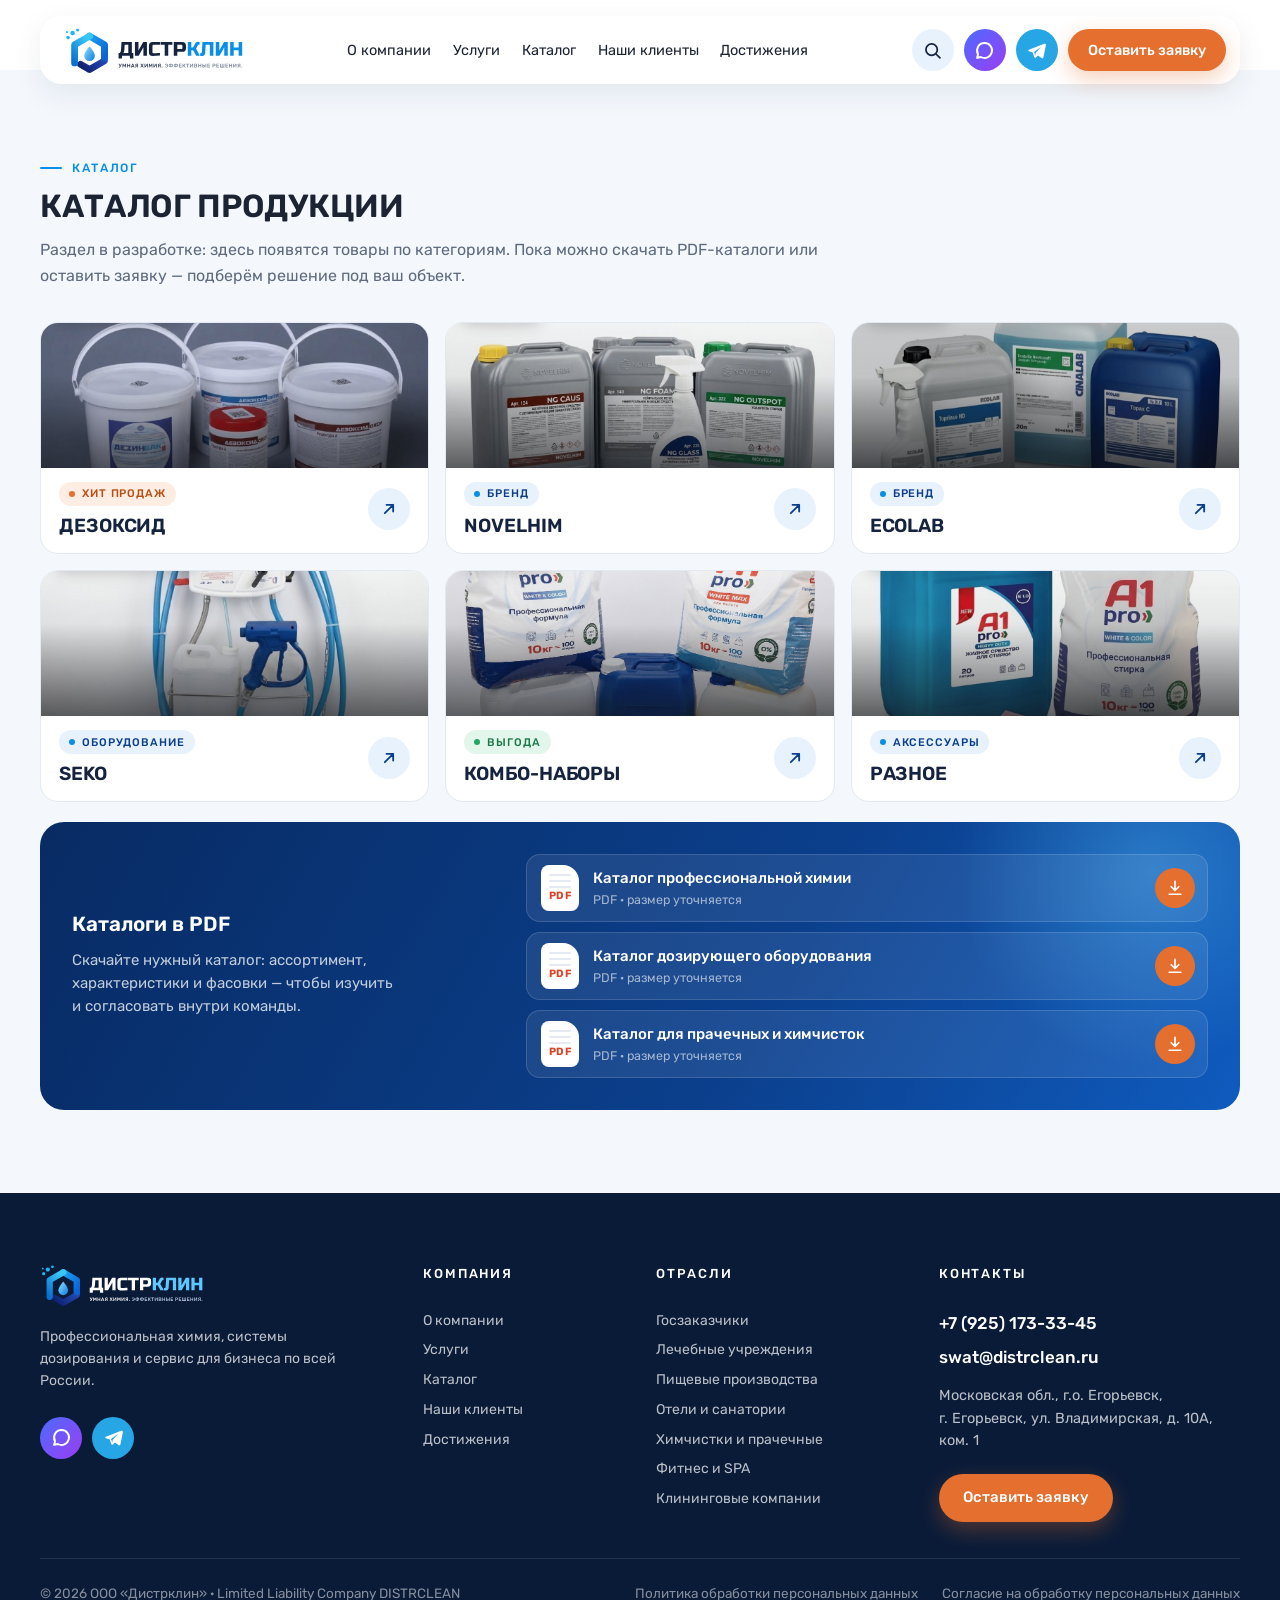
==== commit b1332adb: "Правки по замечаниям: поиск, компактная сетка, сертификаты, анимация цифр - Поиск в шапке с подсказк" ====
--- a/catalog.html
+++ b/catalog.html
@@ -28,6 +28,9 @@
       <a href="index.html#awards">Достижения</a>
     </nav>
     <div class="header__actions">
+      <button class="icon-btn icon-btn--search" type="button" data-search-open aria-label="Поиск по сайту" aria-expanded="false" aria-controls="search-panel">
+        <svg viewBox="0 0 24 24" aria-hidden="true"><circle cx="11" cy="11" r="6.5" fill="none" stroke="currentColor" stroke-width="2"/><path d="m16 16 4.5 4.5" fill="none" stroke="currentColor" stroke-width="2" stroke-linecap="round"/></svg>
+      </button>
       <a class="header__phone" href="tel:+79251733345">+7 (925) 173-33-45</a>
       <a class="icon-btn icon-btn--max" href="#" aria-label="Написать в MAX" title="MAX">
         <svg viewBox="0 0 24 24" aria-hidden="true"><path d="M12 3.5a8.5 8.5 0 0 0-7.4 12.7L3.5 20.5l4.4-1.1A8.5 8.5 0 1 0 12 3.5Z" fill="none" stroke="currentColor" stroke-width="2.2" stroke-linejoin="round"/></svg>
@@ -38,6 +41,24 @@
       <a class="btn btn--primary btn--sm header__cta" href="index.html#contact">Оставить заявку</a>
       <button class="burger" type="button" aria-label="Открыть меню" aria-expanded="false" aria-controls="mobile-menu"><span></span><span></span></button>
     </div>
+  </div>
+  <div class="search-panel" id="search-panel" hidden>
+    <form class="search" role="search" action="catalog.html">
+      <svg class="search__icon" viewBox="0 0 24 24" aria-hidden="true"><circle cx="11" cy="11" r="6.5" fill="none" stroke="currentColor" stroke-width="2"/><path d="m16 16 4.5 4.5" fill="none" stroke="currentColor" stroke-width="2" stroke-linecap="round"/></svg>
+      <input class="search__input" type="search" name="q" placeholder="Поиск: товар, бренд, оборудование, отрасль…" autocomplete="off" aria-label="Поиск по сайту">
+      <button class="search__close" type="button" data-search-close aria-label="Закрыть поиск">×</button>
+    </form>
+    <div class="search__suggest">
+      <p class="search__label">Часто ищут</p>
+      <div class="search__chips">
+        <button type="button" class="search__chip">Комбо-набор</button>
+        <button type="button" class="search__chip">Перекись водорода</button>
+        <button type="button" class="search__chip">Насос дозирующий</button>
+        <button type="button" class="search__chip">Усилитель стирки</button>
+        <button type="button" class="search__chip">Пенная станция</button>
+      </div>
+    </div>
+    <ul class="search__results" aria-live="polite"></ul>
   </div>
   <div class="mobile-menu" id="mobile-menu" hidden>
     <nav aria-label="Мобильное меню">
@@ -58,30 +79,30 @@
     <div class="section-head">
       <p class="eyebrow">Каталог</p>
       <h1 class="h2">Каталог продукции</h1>
-      <p class="lead" style="margin-top:16px;color:var(--muted)">Раздел в разработке: здесь появятся товары по категориям. Пока можно скачать PDF-каталоги или оставить заявку — подберём решение под ваш объект.</p>
+      <p class="lead" style="margin-top:12px;color:var(--muted)">Раздел в разработке: здесь появятся товары по категориям. Пока можно скачать PDF-каталоги или оставить заявку — подберём решение под ваш объект.</p>
     </div>
     <div class="cats">
-      <a class="cat" href="#dezoksid">
+      <a class="cat" id="dezoksid" href="index.html#contact">
         <span class="cat__img"><img src="assets/img/catalog/dezoksid.jpg" alt="Дезоксид — дезинфицирующие средства" loading="lazy"></span>
         <span class="cat__body"><span class="chip chip--hot">Хит продаж</span><span class="cat__name">Дезоксид</span><span class="cat__arrow" aria-hidden="true"></span></span>
       </a>
-      <a class="cat" href="#novelhim">
+      <a class="cat" id="novelhim" href="index.html#contact">
         <span class="cat__img"><img src="assets/img/catalog/novelhim.jpg" alt="Novelhim — профессиональные моющие средства" loading="lazy"></span>
         <span class="cat__body"><span class="chip">Бренд</span><span class="cat__name">Novelhim</span><span class="cat__arrow" aria-hidden="true"></span></span>
       </a>
-      <a class="cat" href="#ecolab">
+      <a class="cat" id="ecolab" href="index.html#contact">
         <span class="cat__img"><img src="assets/img/catalog/ecolab.jpg" alt="Ecolab — профессиональная химия" loading="lazy"></span>
         <span class="cat__body"><span class="chip">Бренд</span><span class="cat__name">Ecolab</span><span class="cat__arrow" aria-hidden="true"></span></span>
       </a>
-      <a class="cat" href="#seko">
+      <a class="cat" id="seko" href="index.html#contact">
         <span class="cat__img"><img src="assets/img/catalog/seko.jpg" alt="Seko — дозирующее оборудование" loading="lazy"></span>
         <span class="cat__body"><span class="chip">Оборудование</span><span class="cat__name">Seko</span><span class="cat__arrow" aria-hidden="true"></span></span>
       </a>
-      <a class="cat" href="#combo">
+      <a class="cat" id="combo" href="index.html#contact">
         <span class="cat__img"><img src="assets/img/catalog/combo.jpg" alt="Комбо-наборы" loading="lazy"></span>
         <span class="cat__body"><span class="chip chip--green">Выгода</span><span class="cat__name">Комбо-наборы</span><span class="cat__arrow" aria-hidden="true"></span></span>
       </a>
-      <a class="cat" href="#misc">
+      <a class="cat" id="misc" href="index.html#contact">
         <span class="cat__img"><img src="assets/img/catalog/misc.jpg" alt="Разное и аксессуары" loading="lazy"></span>
         <span class="cat__body"><span class="chip">Аксессуары</span><span class="cat__name">Разное</span><span class="cat__arrow" aria-hidden="true"></span></span>
       </a>
@@ -141,13 +162,13 @@
       </nav>
       <nav class="footer__col" aria-label="Отрасли">
         <p class="footer__h">Отрасли</p>
-        <a href="index.html#clients" data-goto-sector="0">Госзаказчики</a>
-        <a href="index.html#clients" data-goto-sector="1">Лечебные учреждения</a>
-        <a href="index.html#clients" data-goto-sector="2">Пищевые производства</a>
-        <a href="index.html#clients" data-goto-sector="3">Отели и санатории</a>
-        <a href="index.html#clients" data-goto-sector="4">Химчистки и прачечные</a>
-        <a href="index.html#clients" data-goto-sector="5">Фитнес и SPA</a>
-        <a href="index.html#clients" data-goto-sector="6">Клининговые компании</a>
+        <a href="index.html#sector-1" data-goto-sector="0">Госзаказчики</a>
+        <a href="index.html#sector-2" data-goto-sector="1">Лечебные учреждения</a>
+        <a href="index.html#sector-3" data-goto-sector="2">Пищевые производства</a>
+        <a href="index.html#sector-4" data-goto-sector="3">Отели и санатории</a>
+        <a href="index.html#sector-5" data-goto-sector="4">Химчистки и прачечные</a>
+        <a href="index.html#sector-6" data-goto-sector="5">Фитнес и SPA</a>
+        <a href="index.html#sector-7" data-goto-sector="6">Клининговые компании</a>
       </nav>
       <div class="footer__col footer__contacts">
         <p class="footer__h">Контакты</p>
@@ -167,9 +188,11 @@
   </div>
 </footer>
 
+<script src="js/search.js"></script>
 <script>
 var b=document.querySelector('.burger'),m=document.getElementById('mobile-menu');
 b.addEventListener('click',function(){var o=m.hidden;m.hidden=!o;b.setAttribute('aria-expanded',String(o));});
+window.addEventListener('scroll',function(){document.querySelector('.header').classList.toggle('is-scrolled',scrollY>20)},{passive:true});
 </script>
 </body>
 </html>
--- a/css/style.css
+++ b/css/style.css
@@ -20,13 +20,13 @@
   --dark-2: #2A2F37;
   --white: #fff;
 
-  --radius-lg: 28px;
-  --radius: 20px;
+  --radius-lg: 24px;
+  --radius: 18px;
   --radius-sm: 14px;
 
-  --container: 1280px;
+  --container: 1200px;
   --gutter: clamp(16px, 4vw, 40px);
-  --section: clamp(64px, 9vw, 120px);
+  --section: clamp(56px, 6.5vw, 92px);
 
   --shadow: 0 10px 30px rgba(16, 35, 70, .08);
   --shadow-lg: 0 24px 60px rgba(16, 35, 70, .14);
@@ -38,7 +38,7 @@
 body {
   margin: 0;
   font-family: "Rubik", system-ui, -apple-system, "Segoe UI", sans-serif;
-  font-size: 16px;
+  font-size: 15px;
   line-height: 1.55;
   color: var(--ink);
   background: var(--white);
@@ -56,31 +56,33 @@
 .section { padding: var(--section) 0; }
 .section--tint { background: var(--sky-2); }
 .section--dark { background: var(--dark); color: #fff; }
+#clients { padding: clamp(48px, 5vw, 72px) 0; }
+#clients .section-head { max-width: none; }
 
 /* ---------- Типографика ---------- */
 .eyebrow {
   display: inline-flex; align-items: center; gap: 10px;
-  font-size: 13px; font-weight: 500; letter-spacing: .14em; text-transform: uppercase;
-  color: var(--blue); margin-bottom: 16px;
+  font-size: 12px; font-weight: 500; letter-spacing: .14em; text-transform: uppercase;
+  color: var(--blue); margin-bottom: 12px;
 }
 .eyebrow::before { content: ""; width: 22px; height: 2px; background: currentColor; border-radius: 2px; }
 .eyebrow--light { color: #6CC4FF; }
 .h2 {
-  font-size: clamp(28px, 3.6vw, 46px); line-height: 1.08; font-weight: 600;
+  font-size: clamp(24px, 2.5vw, 34px); line-height: 1.12; font-weight: 600;
   letter-spacing: -.01em; text-transform: uppercase; text-wrap: balance;
 }
-.h3 { font-size: clamp(22px, 2.2vw, 28px); line-height: 1.15; font-weight: 600; letter-spacing: -.005em; }
-.lead { font-size: 18px; line-height: 1.6; }
+.h3 { font-size: clamp(19px, 1.6vw, 22px); line-height: 1.15; font-weight: 600; letter-spacing: -.005em; }
+.lead { font-size: 16px; line-height: 1.6; }
 .accent { color: var(--orange); }
 
-.section-head { margin-bottom: clamp(32px, 4vw, 56px); max-width: 860px; }
+.section-head { margin-bottom: clamp(24px, 2.6vw, 36px); max-width: 820px; }
 .section-head--row { display: flex; justify-content: space-between; align-items: flex-end; gap: 24px; max-width: none; }
 
 /* ---------- Кнопки ---------- */
 .btn {
   display: inline-flex; align-items: center; justify-content: center; gap: 10px;
-  height: 52px; padding: 0 28px; border-radius: 999px;
-  font-weight: 500; font-size: 16px; white-space: nowrap;
+  height: 48px; padding: 0 24px; border-radius: 999px;
+  font-weight: 500; font-size: 15px; white-space: nowrap;
   transition: background .25s var(--ease), color .25s, transform .25s var(--ease), box-shadow .25s;
 }
 .btn svg { width: 20px; height: 20px; }
@@ -89,12 +91,12 @@
 .btn--glass { color: #fff; background: rgba(255,255,255,.12); border: 1px solid rgba(255,255,255,.35); backdrop-filter: blur(10px); -webkit-backdrop-filter: blur(10px); }
 .btn--glass:hover { background: rgba(255,255,255,.22); }
 .btn--dark { background: var(--navy); color: #fff; }
-.btn--sm { height: 44px; padding: 0 22px; font-size: 15px; }
-.btn--lg { height: 60px; padding: 0 34px; font-size: 17px; }
+.btn--sm { height: 42px; padding: 0 20px; font-size: 14.5px; }
+.btn--lg { height: 54px; padding: 0 30px; font-size: 16px; }
 .btn--block { width: 100%; }
 
 .icon-btn {
-  width: 44px; height: 44px; border-radius: 50%;
+  width: 42px; height: 42px; border-radius: 50%;
   display: inline-grid; place-items: center; color: #fff; flex: none;
   transition: transform .25s var(--ease), filter .25s;
 }
@@ -102,9 +104,11 @@
 .icon-btn:hover { transform: translateY(-2px); filter: brightness(1.08); }
 .icon-btn--max { background: linear-gradient(135deg, #4C6BFF, #9B3DF2); }
 .icon-btn--tg { background: #27A6E5; }
+.icon-btn--search { background: var(--sky); color: var(--navy); }
+.icon-btn--search[aria-expanded="true"] { background: var(--navy); color: #fff; }
 
 .round-btn {
-  width: 48px; height: 48px; border-radius: 50%; display: grid; place-items: center;
+  width: 44px; height: 44px; border-radius: 50%; display: grid; place-items: center;
   border: 1px solid var(--line); background: #fff; color: var(--navy);
   transition: background .2s, color .2s, border-color .2s;
 }
@@ -116,9 +120,9 @@
 .link-arrow:hover svg { transform: translateX(4px); }
 
 .chip {
-  display: inline-flex; align-items: center; gap: 7px; height: 28px; padding: 0 12px;
+  display: inline-flex; align-items: center; gap: 7px; height: 24px; padding: 0 10px;
   border-radius: 999px; background: var(--sky); color: var(--blue-deep);
-  font-size: 12px; font-weight: 500; letter-spacing: .08em; text-transform: uppercase;
+  font-size: 11px; font-weight: 500; letter-spacing: .08em; text-transform: uppercase;
 }
 .chip::before { content: ""; width: 6px; height: 6px; border-radius: 50%; background: var(--blue); }
 .chip--hot { background: #FDEDE3; color: #B94F14; }
@@ -134,22 +138,22 @@
 .header__bar {
   pointer-events: auto;
   display: flex; align-items: center; gap: 24px;
-  height: 76px; background: rgba(255,255,255,.96);
+  height: 68px; background: rgba(255,255,255,.96);
   border-radius: 22px; box-shadow: var(--shadow);
   padding-left: 24px; padding-right: 14px;
   max-width: calc(var(--container) + 0px);
   backdrop-filter: blur(14px); -webkit-backdrop-filter: blur(14px);
   transition: box-shadow .3s, height .3s var(--ease);
 }
-.header.is-scrolled .header__bar { box-shadow: var(--shadow-lg); height: 68px; }
+.header.is-scrolled .header__bar { box-shadow: var(--shadow-lg); height: 62px; }
 .header__logo img { height: 46px; width: auto; }
-.nav { display: flex; gap: clamp(16px, 2vw, 32px); margin-left: auto; }
-.nav a { font-size: 15.5px; color: var(--ink); position: relative; padding: 6px 0; transition: color .2s; }
+.nav { display: flex; gap: clamp(14px, 1.7vw, 26px); margin-left: auto; }
+.nav a { white-space: nowrap; font-size: 14.5px; color: var(--ink); position: relative; padding: 6px 0; transition: color .2s; }
 .nav a::after { content: ""; position: absolute; left: 0; right: 0; bottom: 0; height: 2px; background: var(--orange); transform: scaleX(0); transition: transform .3s var(--ease); border-radius: 2px; }
 .nav a:hover { color: var(--blue-deep); }
 .nav a:hover::after { transform: scaleX(1); }
 .header__actions { display: flex; align-items: center; gap: 10px; margin-left: auto; }
-.header__phone { font-weight: 600; font-size: 16px; color: var(--navy); margin-right: 8px; white-space: nowrap; }
+.header__phone { font-weight: 600; font-size: 15px; color: var(--navy); margin-right: 8px; white-space: nowrap; }
 .header__phone:hover { color: var(--blue); }
 
 .burger { display: none; width: 44px; height: 44px; border-radius: 12px; background: var(--sky); position: relative; }
@@ -185,22 +189,22 @@
 }
 .hero__inner {
   position: relative; z-index: 1;
-  display: flex; flex-direction: column; justify-content: flex-end; gap: clamp(40px, 6vh, 72px);
-  padding-top: 150px; padding-bottom: clamp(28px, 5vh, 48px);
-}
-.hero__content { max-width: 820px; }
-.hero__tags { display: flex; flex-wrap: wrap; gap: 8px; margin-bottom: 28px; }
+  display: flex; flex-direction: column; justify-content: flex-end; gap: clamp(22px, 4.5vh, 56px);
+  padding-top: 110px; padding-bottom: clamp(20px, 3.5vh, 40px);
+}
+.hero__content { max-width: 760px; }
+.hero__tags { display: flex; flex-wrap: wrap; gap: 6px; margin-bottom: clamp(14px, 2.4vh, 24px); }
 .hero__tags li {
-  height: 32px; display: inline-flex; align-items: center; padding: 0 14px; border-radius: 999px;
-  font-size: 14px; background: rgba(255,255,255,.12); border: 1px solid rgba(255,255,255,.22);
+  height: 30px; display: inline-flex; align-items: center; padding: 0 13px; border-radius: 999px;
+  font-size: 13px; background: rgba(255,255,255,.12); border: 1px solid rgba(255,255,255,.22);
   backdrop-filter: blur(8px); -webkit-backdrop-filter: blur(8px);
 }
 .hero__title {
-  font-size: clamp(34px, 5.2vw, 72px); line-height: 1.02; font-weight: 600;
+  font-size: clamp(30px, min(4.2vw, 6.6vh), 58px); line-height: 1.04; font-weight: 600;
   letter-spacing: -.015em; text-transform: uppercase; text-wrap: balance;
 }
-.hero__lead { margin-top: 24px; font-size: clamp(17px, 1.6vw, 22px); line-height: 1.45; color: rgba(255,255,255,.86); max-width: 560px; }
-.hero__buttons { display: flex; flex-wrap: wrap; gap: 14px; margin-top: 40px; }
+.hero__lead { margin-top: clamp(12px, 2vh, 20px); font-size: clamp(15px, min(1.3vw, 2.3vh), 19px); line-height: 1.45; color: rgba(255,255,255,.86); max-width: 560px; }
+.hero__buttons { display: flex; flex-wrap: wrap; gap: 12px; margin-top: clamp(18px, 3.4vh, 32px); }
 
 .stats {
   margin: 0; display: grid; grid-template-columns: repeat(4, 1fr);
@@ -208,32 +212,32 @@
   background: rgba(255,255,255,.1); border: 1px solid rgba(255,255,255,.18);
   backdrop-filter: blur(16px); -webkit-backdrop-filter: blur(16px);
 }
-.stats__item { padding: 26px 28px; position: relative; }
-.stats__item + .stats__item::before { content: ""; position: absolute; left: 0; top: 24px; bottom: 24px; width: 1px; background: rgba(255,255,255,.2); }
-.stats__num { font-size: clamp(30px, 3.2vw, 44px); font-weight: 600; line-height: 1; letter-spacing: -.02em; }
+.stats__item { padding: clamp(14px, 2.4vh, 22px) 24px; position: relative; }
+.stats__item + .stats__item::before { content: ""; position: absolute; left: 0; top: 20px; bottom: 20px; width: 1px; background: rgba(255,255,255,.2); }
+.stats__num { font-variant-numeric: tabular-nums; font-size: clamp(24px, min(2.5vw, 4.4vh), 36px); font-weight: 600; line-height: 1; letter-spacing: -.02em; }
 .stats__num small { font-size: .55em; font-weight: 500; margin-left: 2px; }
-.stats dd { margin: 10px 0 0; font-size: 14.5px; line-height: 1.4; color: rgba(255,255,255,.78); max-width: 240px; }
+.stats dd { margin: 8px 0 0; font-size: 13.5px; line-height: 1.4; color: rgba(255,255,255,.78); max-width: 240px; }
 
 /* =========================================================
    АВИТО
    ========================================================= */
-.avito { padding-top: 28px; }
+.avito { padding-top: 24px; }
 .avito__card {
   display: flex; align-items: center; gap: 20px;
-  padding: 18px 18px 18px 22px; border-radius: var(--radius);
+  padding: 14px 14px 14px 18px; border-radius: var(--radius);
   background: linear-gradient(100deg, var(--sky) 0%, #F7FBFF 100%);
   border: 1px solid #D5E6F8;
   transition: box-shadow .3s, transform .3s var(--ease);
 }
 .avito__card:hover { box-shadow: var(--shadow); transform: translateY(-2px); }
-.avito__icon { width: 52px; height: 52px; border-radius: 16px; background: #fff; color: var(--blue); display: grid; place-items: center; flex: none; box-shadow: 0 4px 14px rgba(10,143,232,.15); }
+.avito__icon { width: 46px; height: 46px; border-radius: 16px; background: #fff; color: var(--blue); display: grid; place-items: center; flex: none; box-shadow: 0 4px 14px rgba(10,143,232,.15); }
 .avito__icon svg { width: 26px; height: 26px; }
 .avito__text { display: flex; flex-direction: column; gap: 2px; }
 .avito__eyebrow { font-size: 13px; color: var(--muted); }
-.avito__title { font-size: 18px; font-weight: 500; color: var(--navy); }
+.avito__title { font-size: 16px; font-weight: 500; color: var(--navy); }
 .avito__go {
   margin-left: auto; flex: none; display: inline-flex; align-items: center; gap: 8px;
-  height: 48px; padding: 0 22px; border-radius: 999px; background: var(--navy); color: #fff; font-weight: 500;
+  height: 44px; padding: 0 20px; border-radius: 999px; background: var(--navy); font-size: 14.5px; color: #fff; font-weight: 500;
   transition: background .25s;
 }
 .avito__go svg { width: 20px; height: 20px; transition: transform .25s var(--ease); }
@@ -243,37 +247,37 @@
 /* =========================================================
    ЧТО МЫ ПРЕДЛАГАЕМ
    ========================================================= */
-.offer { display: grid; grid-template-columns: repeat(4, 1fr); gap: 20px; }
+.offer { display: grid; grid-template-columns: repeat(4, 1fr); gap: 16px; }
 .offer__card {
-  display: flex; flex-direction: column; gap: 14px;
-  padding: 28px; border-radius: var(--radius); background: var(--sky-2); border: 1px solid var(--line);
+  display: flex; flex-direction: column; gap: 10px;
+  padding: 22px; border-radius: var(--radius); background: var(--sky-2); border: 1px solid var(--line);
   transition: background .3s, border-color .3s, transform .3s var(--ease), box-shadow .3s;
 }
 .offer__card:hover { background: #fff; border-color: transparent; box-shadow: var(--shadow-lg); transform: translateY(-4px); }
-.offer__top { display: flex; justify-content: space-between; align-items: flex-start; margin-bottom: 14px; }
-.offer__icon { width: 56px; height: 56px; border-radius: 16px; display: grid; place-items: center; background: linear-gradient(135deg, #1AA3F0, var(--blue-deep)); color: #fff; }
-.offer__icon svg { width: 28px; height: 28px; }
+.offer__top { display: flex; justify-content: space-between; align-items: flex-start; margin-bottom: 6px; }
+.offer__icon { width: 46px; height: 46px; border-radius: 14px; display: grid; place-items: center; background: linear-gradient(135deg, #1AA3F0, var(--blue-deep)); color: #fff; }
+.offer__icon svg { width: 24px; height: 24px; }
 .offer__num { font-size: 14px; font-weight: 500; color: #9AA6B8; letter-spacing: .06em; }
-.offer__card h3 { font-size: 20px; line-height: 1.2; font-weight: 600; color: var(--navy); }
-.offer__card p { font-size: 15px; line-height: 1.6; color: var(--muted); }
+.offer__card h3 { font-size: 17px; line-height: 1.2; font-weight: 600; color: var(--navy); }
+.offer__card p { font-size: 14px; line-height: 1.55; color: var(--muted); }
 
 /* =========================================================
    КАТАЛОГ
    ========================================================= */
-.cats { display: grid; grid-template-columns: repeat(3, 1fr); gap: 20px; }
+.cats { display: grid; grid-template-columns: repeat(3, 1fr); gap: 16px; }
 .cat {
   display: flex; flex-direction: column; border-radius: var(--radius); overflow: hidden; background: #fff;
   border: 1px solid var(--line); transition: transform .35s var(--ease), box-shadow .35s;
 }
 .cat:hover { transform: translateY(-4px); box-shadow: var(--shadow-lg); }
-.cat__img { aspect-ratio: 16 / 7; overflow: hidden; background: #EEF2F7; }
+.cat__img { aspect-ratio: 16 / 6; overflow: hidden; background: #EEF2F7; }
 .cat__img img { width: 100%; height: 100%; object-fit: cover; transition: transform .6s var(--ease); }
 .cat:hover .cat__img img { transform: scale(1.05); }
-.cat__body { display: grid; grid-template-columns: 1fr auto; align-items: center; gap: 10px 16px; padding: 20px 22px 22px; }
+.cat__body { display: grid; grid-template-columns: 1fr auto; align-items: center; gap: 10px 16px; padding: 14px 18px 16px; }
 .cat__body .chip { grid-column: 1; justify-self: start; }
-.cat__name { grid-column: 1; font-size: 24px; font-weight: 600; text-transform: uppercase; color: var(--navy); letter-spacing: -.005em; line-height: 1.1; }
+.cat__name { grid-column: 1; font-size: 19px; font-weight: 600; text-transform: uppercase; color: var(--navy); letter-spacing: -.005em; line-height: 1.1; }
 .cat__arrow {
-  grid-column: 2; grid-row: 1 / span 2; width: 48px; height: 48px; border-radius: 50%; background: var(--sky);
+  grid-column: 2; grid-row: 1 / span 2; width: 42px; height: 42px; border-radius: 50%; background: var(--sky);
   position: relative; transition: background .3s;
 }
 .cat__arrow::before {
@@ -287,8 +291,8 @@
 .cat:hover .cat__arrow::before { background: #fff; transform: rotate(45deg); }
 
 .downloads {
-  margin-top: 28px; display: grid; grid-template-columns: 1fr 1.6fr; gap: 32px; align-items: center;
-  padding: clamp(24px, 3.5vw, 44px); border-radius: var(--radius-lg);
+  margin-top: 20px; display: grid; grid-template-columns: 1fr 1.6fr; gap: 28px; align-items: center;
+  padding: clamp(20px, 2.6vw, 32px); border-radius: var(--radius-lg);
   background: linear-gradient(120deg, var(--blue-ink), var(--blue-deep) 60%, #0F5BBE); color: #fff;
   position: relative; overflow: hidden;
 }
@@ -299,30 +303,30 @@
 .downloads__intro p { margin-top: 12px; color: rgba(255,255,255,.75); max-width: 380px; }
 .downloads__list { display: grid; gap: 10px; position: relative; z-index: 1; }
 .dl {
-  display: flex; align-items: center; gap: 16px; padding: 14px 14px 14px 16px; border-radius: var(--radius-sm);
+  display: flex; align-items: center; gap: 14px; padding: 10px 12px 10px 14px; border-radius: var(--radius-sm);
   background: rgba(255,255,255,.08); border: 1px solid rgba(255,255,255,.14);
   transition: background .25s, border-color .25s;
 }
 .dl:hover { background: rgba(255,255,255,.16); border-color: rgba(255,255,255,.3); }
 .dl__icon {
-  width: 46px; height: 54px; flex: none; border-radius: 8px 16px 8px 8px; background: #fff; color: #D9472B;
-  display: grid; place-items: end center; padding-bottom: 9px; font-size: 12px; font-weight: 700; letter-spacing: .04em;
+  width: 38px; height: 46px; flex: none; border-radius: 8px 16px 8px 8px; background: #fff; color: #D9472B;
+  display: grid; place-items: end center; padding-bottom: 7px; font-size: 10.5px; font-weight: 700; letter-spacing: .04em;
   position: relative;
 }
-.dl__icon::before { content: ""; position: absolute; top: 10px; left: 10px; right: 10px; height: 2px; background: #E5EAF2; box-shadow: 0 6px 0 #E5EAF2, 0 12px 0 #E5EAF2; border-radius: 2px; }
+.dl__icon::before { content: ""; position: absolute; top: 9px; left: 8px; right: 8px; height: 2px; background: #E5EAF2; box-shadow: 0 6px 0 #E5EAF2, 0 12px 0 #E5EAF2; border-radius: 2px; }
 .dl__text { display: flex; flex-direction: column; min-width: 0; }
-.dl__name { font-weight: 500; font-size: 16.5px; }
-.dl__meta { font-size: 13.5px; color: rgba(255,255,255,.6); }
-.dl__btn { margin-left: auto; width: 44px; height: 44px; border-radius: 50%; background: var(--orange); display: grid; place-items: center; flex: none; transition: transform .25s var(--ease); }
+.dl__name { font-weight: 500; font-size: 15px; }
+.dl__meta { font-size: 12.5px; color: rgba(255,255,255,.6); }
+.dl__btn { margin-left: auto; width: 40px; height: 40px; border-radius: 50%; background: var(--orange); display: grid; place-items: center; flex: none; transition: transform .25s var(--ease); }
 .dl__btn svg { width: 20px; height: 20px; }
 .dl:hover .dl__btn { transform: translateY(2px); }
 
 /* =========================================================
    О КОМПАНИИ
    ========================================================= */
-.about { display: grid; grid-template-columns: 1fr 1.08fr; gap: clamp(32px, 5vw, 80px); align-items: center; }
+.about { display: grid; grid-template-columns: 1fr 1.15fr; gap: clamp(28px, 4vw, 56px); align-items: stretch; }
 .about__media { position: relative; }
-.about__media > img { width: 100%; aspect-ratio: 5 / 4.4; object-fit: cover; object-position: 62% center; border-radius: var(--radius-lg); }
+.about__media > img { width: 100%; height: 100%; min-height: 340px; object-fit: cover; object-position: 60% center; border-radius: var(--radius-lg); }
 .about__badge {
   position: absolute; left: 20px; right: 20px; bottom: 20px; max-width: 360px;
   display: flex; align-items: center; gap: 14px; padding: 14px 18px; border-radius: 18px;
@@ -331,26 +335,28 @@
 }
 .about__badge img { flex: none; width: 40px; height: 40px; }
 .about__badge b { display: block; color: var(--navy); font-size: 16px; }
-.about__text .h2 { margin-bottom: 28px; font-size: clamp(26px, 2.8vw, 38px); }
-.about__text .lead { color: var(--ink); margin-bottom: 16px; }
+.about__text .h2 { margin-bottom: 18px; }
+.about__text p { font-size: 14.5px; }
+.about__text .lead { font-size: 15.5px; }
+.about__text .lead { color: var(--ink); margin-bottom: 12px; }
 .about__text > p:not(.lead):not(.eyebrow) { color: var(--muted); }
-.about__goal { margin-top: 28px; padding: 22px 24px; border-radius: var(--radius); background: var(--sky); border-left: 4px solid var(--orange); }
+.about__goal { margin-top: 18px; padding: 16px 20px; border-radius: var(--radius); background: var(--sky); border-left: 4px solid var(--orange); }
 .about__goal p { color: var(--ink); }
 
-.awards { margin-top: clamp(64px, 8vw, 110px); }
+.awards { margin-top: clamp(48px, 5.5vw, 72px); }
 .slider-nav { display: flex; gap: 10px; }
 .awards__track {
-  display: grid; grid-auto-flow: column; grid-auto-columns: calc((100% - 4 * 20px) / 5); gap: 20px;
+  display: grid; grid-auto-flow: column; grid-auto-columns: calc((100% - 4 * 16px) / 5); gap: 16px;
   overflow-x: auto; scroll-snap-type: x mandatory; scrollbar-width: none; padding-bottom: 4px;
 }
 .awards__track::-webkit-scrollbar { display: none; }
 .cert { margin: 0; scroll-snap-align: start; }
 .cert__frame {
-  width: 100%; aspect-ratio: 3 / 4; border-radius: var(--radius); padding: 14px; background: var(--sky-2);
+  width: 100%; aspect-ratio: 3 / 4; border-radius: var(--radius); padding: 12px; background: var(--sky-2);
   border: 1px solid var(--line); display: block; transition: transform .35s var(--ease), box-shadow .35s;
 }
 .cert__frame:hover { transform: translateY(-4px); box-shadow: var(--shadow-lg); }
-.cert__frame img { width: 100%; height: 100%; object-fit: contain; border-radius: 8px; }
+.cert__frame img { width: 100%; height: 100%; object-fit: contain; border-radius: 6px; filter: drop-shadow(0 6px 14px rgba(16,35,70,.14)); }
 .cert__ph {
   width: 100%; height: 100%; border-radius: 10px; display: flex; flex-direction: column; justify-content: center; align-items: center; gap: 10px;
   text-align: center; font-size: 13px; line-height: 1.4; color: rgba(255,255,255,.8);
@@ -359,12 +365,12 @@
 }
 .cert__ph span { font-size: 20px; font-weight: 600; color: #fff; text-transform: uppercase; letter-spacing: .06em; }
 .cert__ph::after { content: ""; position: absolute; width: 60%; aspect-ratio: 1; border-radius: 50%; top: -20%; right: -25%; background: rgba(92,200,255,.2); }
-.cert figcaption { margin-top: 12px; font-size: 14px; color: var(--muted); text-align: center; }
+.cert figcaption { margin-top: 10px; font-size: 13px; color: var(--muted); text-align: center; }
 
 /* =========================================================
    ПАРТНЁРЫ — бегущая лента логотипов
    ========================================================= */
-.partners { padding: clamp(48px, 6vw, 80px) 0; border-top: 1px solid var(--line); }
+.partners { padding: clamp(48px, 5.5vw, 72px) 0; border-top: 1px solid var(--line); }
 .partners__head { display: flex; align-items: baseline; gap: 24px; flex-wrap: wrap; margin-bottom: 32px; }
 .partners__head .eyebrow { margin: 0; }
 .partners__title { font-size: 18px; color: var(--muted); }
@@ -375,13 +381,13 @@
 }
 .marquee__track { display: flex; width: max-content; animation: marquee 40s linear infinite; }
 .marquee:hover .marquee__track { animation-play-state: paused; }
-.marquee__group { display: flex; gap: 20px; padding-right: 20px; }
+.marquee__group { display: flex; gap: 16px; padding-right: 16px; }
 .logo-card {
-  width: 220px; height: 112px; flex: none; display: grid; place-items: center; padding: 22px 28px;
+  width: 190px; height: 92px; flex: none; display: grid; place-items: center; padding: 18px 24px;
   border-radius: var(--radius); background: #fff; border: 1px solid var(--line);
   transition: border-color .3s, box-shadow .3s;
 }
-.logo-card img { max-height: 62px; max-width: 100%; object-fit: contain; filter: grayscale(1) contrast(.9); opacity: .65; transition: filter .3s, opacity .3s; }
+.logo-card img { max-height: 52px; max-width: 100%; object-fit: contain; filter: grayscale(1) contrast(.9); opacity: .65; transition: filter .3s, opacity .3s; }
 .logo-card:hover { border-color: transparent; box-shadow: var(--shadow); }
 .logo-card:hover img { filter: none; opacity: 1; }
 @keyframes marquee { to { transform: translateX(-50%); } }
@@ -389,12 +395,12 @@
 /* =========================================================
    НАПРАВЛЕНИЯ (вкладки + видео)
    ========================================================= */
-.sectors { display: grid; grid-template-columns: 340px 1fr; gap: 28px; align-items: start; }
-.sectors__tabs { display: flex; flex-direction: column; gap: 6px; position: sticky; top: 110px; }
+.sectors { display: grid; grid-template-columns: 250px 1fr; gap: 20px; align-items: start; }
+.sectors__tabs { display: flex; flex-direction: column; gap: 4px; }
 .tab {
   display: flex; align-items: center; gap: 14px; text-align: left; width: 100%;
-  padding: 16px 18px; border-radius: var(--radius-sm); color: rgba(255,255,255,.66);
-  font-size: 16px; line-height: 1.3; transition: background .25s, color .25s;
+  padding: 12px 14px; border-radius: 12px; color: rgba(255,255,255,.66);
+  font-size: 14.5px; line-height: 1.3; transition: background .25s, color .25s;
   position: relative;
 }
 .tab__num { font-size: 13px; font-weight: 500; color: rgba(255,255,255,.4); width: 22px; flex: none; transition: color .25s; }
@@ -408,8 +414,8 @@
 @keyframes tabProgress { to { width: 100%; } }
 
 .sectors__panel {
-  display: grid; grid-template-columns: 1fr 1fr; gap: 0; border-radius: var(--radius-lg); overflow: hidden;
-  background: var(--dark-2); min-height: 520px;
+  display: grid; grid-template-columns: 38% 62%; gap: 0; border-radius: var(--radius-lg); overflow: hidden;
+  background: var(--dark-2);
 }
 .sectors__video { position: relative; background: #111; }
 .sectors__video video { position: absolute; inset: 0; width: 100%; height: 100%; object-fit: cover; transition: opacity .4s; }
@@ -418,17 +424,17 @@
   position: absolute; left: 16px; top: 16px; height: 30px; padding: 0 12px; border-radius: 999px; display: inline-flex; align-items: center;
   font-size: 13px; background: rgba(0,0,0,.45); backdrop-filter: blur(6px); -webkit-backdrop-filter: blur(6px);
 }
-.sectors__content { padding: clamp(24px, 3vw, 40px); display: flex; flex-direction: column; gap: 22px; }
-.sectors__title { font-size: clamp(20px, 1.7vw, 24px); font-weight: 600; line-height: 1.15; text-transform: uppercase; }
+.sectors__content { padding: clamp(20px, 2.2vw, 30px); display: flex; flex-direction: column; gap: 16px; }
+.sectors__title { font-size: clamp(17px, 1.4vw, 20px); font-weight: 600; line-height: 1.15; text-transform: uppercase; }
 .sectors__content .btn { align-self: flex-start; margin-top: auto; }
 .sectors__content.is-swapping { animation: fadeUp .45s var(--ease); }
 @keyframes fadeUp { from { opacity: 0; transform: translateY(10px); } to { opacity: 1; transform: none; } }
 
-.checks { display: grid; gap: 14px; }
-.checks li { display: grid; grid-template-columns: 24px 1fr; gap: 12px; font-size: 15px; line-height: 1.5; color: rgba(255,255,255,.74); }
+.checks { display: grid; gap: 9px; }
+.checks li { display: grid; grid-template-columns: 20px 1fr; gap: 10px; font-size: 13.5px; line-height: 1.45; color: rgba(255,255,255,.74); }
 .checks li::before {
-  content: ""; width: 24px; height: 24px; border-radius: 8px; margin-top: 1px;
-  background: rgba(10,143,232,.18) url("data:image/svg+xml,%3Csvg xmlns='http://www.w3.org/2000/svg' viewBox='0 0 24 24'%3E%3Cpath d='m6.5 12.5 3.5 3.5 7.5-8' fill='none' stroke='%2359BFFF' stroke-width='2.4' stroke-linecap='round' stroke-linejoin='round'/%3E%3C/svg%3E") center / 18px no-repeat;
+  content: ""; width: 20px; height: 20px; border-radius: 6px; margin-top: 0;
+  background: rgba(10,143,232,.18) url("data:image/svg+xml,%3Csvg xmlns='http://www.w3.org/2000/svg' viewBox='0 0 24 24'%3E%3Cpath d='m6.5 12.5 3.5 3.5 7.5-8' fill='none' stroke='%2359BFFF' stroke-width='2.4' stroke-linecap='round' stroke-linejoin='round'/%3E%3C/svg%3E") center / 15px no-repeat;
 }
 .checks b { color: #fff; font-weight: 500; }
 
@@ -437,26 +443,26 @@
    ========================================================= */
 .consult {
   display: grid; grid-template-columns: 1fr 1fr; gap: clamp(32px, 5vw, 72px); align-items: center;
-  padding: clamp(28px, 5vw, 64px); border-radius: var(--radius-lg); color: #fff;
+  padding: clamp(24px, 3.5vw, 48px); border-radius: var(--radius-lg); color: #fff;
   background:
     radial-gradient(circle at 0% 100%, rgba(92,200,255,.28), transparent 45%),
     linear-gradient(130deg, var(--blue-ink), var(--blue-deep) 70%, #0F5BBE);
   position: relative; overflow: hidden;
 }
-.consult__text { margin-top: 20px; color: rgba(255,255,255,.78); font-size: 17px; max-width: 460px; }
-.consult__contacts { margin-top: 32px; display: grid; gap: 12px; }
-.consult__contacts a { display: inline-flex; align-items: center; gap: 14px; font-size: 19px; font-weight: 500; }
+.consult__text { margin-top: 14px; color: rgba(255,255,255,.78); font-size: 15px; max-width: 460px; }
+.consult__contacts { margin-top: 24px; display: grid; gap: 10px; }
+.consult__contacts a { display: inline-flex; align-items: center; gap: 12px; font-size: 17px; font-weight: 500; }
 .consult__contacts a:hover { color: #6CC4FF; }
-.ci { width: 44px; height: 44px; border-radius: 50%; display: grid; place-items: center; background: rgba(255,255,255,.12); }
+.ci { width: 40px; height: 40px; border-radius: 50%; display: grid; place-items: center; background: rgba(255,255,255,.12); }
 .ci svg { width: 20px; height: 20px; }
 
-.form { background: #fff; color: var(--ink); border-radius: var(--radius); padding: clamp(22px, 3vw, 36px); display: grid; gap: 14px; box-shadow: var(--shadow-lg); }
+.form { background: #fff; color: var(--ink); border-radius: var(--radius); padding: clamp(20px, 2.4vw, 30px); display: grid; gap: 12px; box-shadow: var(--shadow-lg); }
 .form__sector { font-size: 14px; padding: 10px 14px; border-radius: 12px; background: var(--sky); color: var(--blue-deep); }
 .field { display: grid; gap: 6px; }
 .field span { font-size: 13.5px; color: var(--muted); }
 .field input {
-  height: 54px; padding: 0 18px; border-radius: var(--radius-sm); border: 1.5px solid var(--line); background: var(--sky-2);
-  font: inherit; font-size: 16px; color: var(--ink); transition: border-color .2s, background .2s;
+  height: 48px; padding: 0 16px; border-radius: 12px; border: 1.5px solid var(--line); background: var(--sky-2);
+  font: inherit; font-size: 15px; color: var(--ink); transition: border-color .2s, background .2s;
 }
 .field input:focus { outline: none; border-color: var(--blue); background: #fff; }
 .field input.is-invalid { border-color: #E0453A; background: #FFF5F4; }
@@ -468,21 +474,60 @@
 /* =========================================================
    ПОДВАЛ
    ========================================================= */
-.footer { background: #0A1B38; color: rgba(255,255,255,.72); padding: clamp(56px, 7vw, 88px) 0 28px; font-size: 15px; }
-.footer__top { display: grid; grid-template-columns: 1.4fr .8fr 1fr 1.2fr; gap: 40px; padding-bottom: 48px; border-bottom: 1px solid rgba(255,255,255,.1); }
-.footer__brand img { height: 50px; width: auto; }
+.footer { background: #0A1B38; color: rgba(255,255,255,.72); padding: clamp(48px, 5.5vw, 72px) 0 24px; font-size: 14px; }
+.footer__top { display: grid; grid-template-columns: 1.4fr .8fr 1fr 1.2fr; gap: 32px; padding-bottom: 36px; border-bottom: 1px solid rgba(255,255,255,.1); }
+.footer__brand img { height: 42px; width: auto; }
 .footer__brand p { margin-top: 20px; max-width: 300px; line-height: 1.6; }
 .footer__social { display: flex; gap: 10px; margin-top: 24px; }
 .footer__h { color: #fff; font-weight: 500; font-size: 13px; letter-spacing: .14em; text-transform: uppercase; margin-bottom: 18px; }
-.footer__col { display: flex; flex-direction: column; gap: 10px; align-items: flex-start; }
+.footer__col { display: flex; flex-direction: column; gap: 8px; align-items: flex-start; }
 .footer__col a:hover { color: #fff; }
-.footer__big { font-size: 20px; font-weight: 500; color: #fff; }
+.footer__big { font-size: 17px; font-weight: 500; color: #fff; }
 .footer__big:hover { color: #6CC4FF !important; }
 .footer__addr { margin: 6px 0 14px; line-height: 1.55; font-size: 14.5px; }
 .footer__bottom { display: flex; justify-content: space-between; flex-wrap: wrap; gap: 12px 24px; padding-top: 24px; font-size: 13.5px; color: rgba(255,255,255,.5); }
 .footer__links { display: flex; flex-wrap: wrap; gap: 8px 24px; }
 .footer__links a:hover { color: #fff; }
 
+
+/* =========================================================
+   ПОИСК
+   ========================================================= */
+.search-panel {
+  pointer-events: auto; position: relative;
+  width: calc(100% - var(--gutter) * 2); max-width: 760px; margin: 10px auto 0;
+  background: #fff; border-radius: 20px; box-shadow: var(--shadow-lg); padding: 14px;
+}
+.search-panel[hidden] { display: none; }
+.search { position: relative; display: flex; align-items: center; }
+.search__icon { position: absolute; left: 16px; width: 20px; height: 20px; color: var(--muted); pointer-events: none; }
+.search__input {
+  width: 100%; height: 52px; padding: 0 52px 0 46px; border-radius: 14px; border: 1.5px solid var(--line);
+  background: var(--sky-2); font: inherit; font-size: 16px; color: var(--ink);
+}
+.search__input:focus { outline: none; border-color: var(--blue); background: #fff; }
+.search__input::-webkit-search-cancel-button { display: none; }
+.search__close { position: absolute; right: 8px; width: 36px; height: 36px; border-radius: 10px; font-size: 24px; line-height: 1; color: var(--muted); }
+.search__close:hover { background: var(--sky); color: var(--navy); }
+.search__suggest { padding: 14px 4px 4px; }
+.search__label { font-size: 12px; letter-spacing: .12em; text-transform: uppercase; color: var(--muted); margin-bottom: 10px; }
+.search__chips { display: flex; flex-wrap: wrap; gap: 8px; }
+.search__chip { height: 34px; padding: 0 14px; border-radius: 999px; background: var(--sky); color: var(--blue-deep); font-size: 14px; transition: background .2s, color .2s; }
+.search__chip:hover { background: var(--blue-deep); color: #fff; }
+.search__results { display: grid; gap: 2px; margin-top: 8px; max-height: 50vh; overflow-y: auto; }
+.search__results:empty { display: none; }
+.search__item { display: flex; align-items: center; gap: 12px; padding: 11px 12px; border-radius: 12px; transition: background .2s; }
+.search__item:hover, .search__item:focus-visible { background: var(--sky); }
+.search__type { flex: none; min-width: 72px; font-size: 11.5px; letter-spacing: .06em; text-transform: uppercase; color: var(--blue); }
+.search__title { font-size: 15px; font-weight: 500; color: var(--navy); }
+.search__item svg { width: 18px; height: 18px; margin-left: auto; color: var(--muted); flex: none; }
+.search__empty { padding: 12px; font-size: 14px; color: var(--muted); }
+.search__empty a { color: var(--blue-deep); text-decoration: underline; }
+
+/* подсветка раздела каталога при переходе из поиска */
+.cat:target { outline: 3px solid var(--orange); outline-offset: 3px; box-shadow: var(--shadow-lg); }
+.cat { scroll-margin-top: 110px; }
+
 /* ---------- Cookie / Lightbox ---------- */
 .cookie {
   position: fixed; z-index: 60; right: 16px; bottom: 16px; max-width: 420px; display: flex; align-items: center; gap: 16px;
@@ -491,8 +536,8 @@
 .cookie[hidden] { display: none; }
 .lightbox { position: fixed; inset: 0; z-index: 80; background: rgba(6, 14, 30, .86); display: grid; place-items: center; padding: 40px 16px; }
 .lightbox[hidden] { display: none; }
-.lightbox__body { max-width: min(560px, 100%); width: 100%; aspect-ratio: 3/4; max-height: 86vh; }
-.lightbox__body > * { width: 100%; height: 100%; object-fit: contain; border-radius: 16px; }
+.lightbox__body { display: grid; place-items: center; width: 100%; height: 100%; }
+.lightbox__body > img { max-width: min(1000px, 100%); max-height: 88vh; width: auto; height: auto; object-fit: contain; border-radius: 10px; background: #fff; }
 .lightbox__body .cert__ph { font-size: 18px; }
 .lightbox__body .cert__ph span { font-size: 34px; }
 .lightbox__close { position: absolute; top: 16px; right: 16px; width: 48px; height: 48px; border-radius: 50%; background: rgba(255,255,255,.14); color: #fff; font-size: 30px; line-height: 1; }
@@ -504,8 +549,10 @@
 /* =========================================================
    АДАПТИВ
    ========================================================= */
+@media (max-width: 1360px) {
+  .header__phone { display: none; }
+}
 @media (max-width: 1240px) {
-  .header__phone { display: none; }
   .offer { grid-template-columns: repeat(2, 1fr); }
   .sectors { grid-template-columns: 290px 1fr; }
 }
@@ -519,7 +566,7 @@
   .cats { grid-template-columns: repeat(2, 1fr); }
   .downloads { grid-template-columns: 1fr; }
   .about { grid-template-columns: 1fr; }
-  .about__media > img { aspect-ratio: 16 / 10; }
+  .about__media > img { aspect-ratio: 16 / 10; height: auto; min-height: 0; }
   .awards__track { grid-auto-columns: calc((100% - 2 * 20px) / 3); }
   .sectors { grid-template-columns: 1fr; }
   .sectors__tabs {
@@ -539,7 +586,9 @@
   .header__bar { height: 64px; padding-left: 16px; padding-right: 10px; border-radius: 18px; gap: 10px; }
   .header.is-scrolled .header__bar { height: 60px; }
   .header__logo img { height: 36px; }
-  .header__phone, .header__actions .icon-btn { display: none; }
+  .header__phone, .header__actions .icon-btn:not(.icon-btn--search) { display: none; }
+  .search-panel { padding: 10px; }
+  .search__type { min-width: 0; }
   .hero__inner { padding-top: 112px; gap: 32px; }
   .hero__title { font-size: 6.7vw; letter-spacing: -.02em; }
   .about__badge { display: none; }
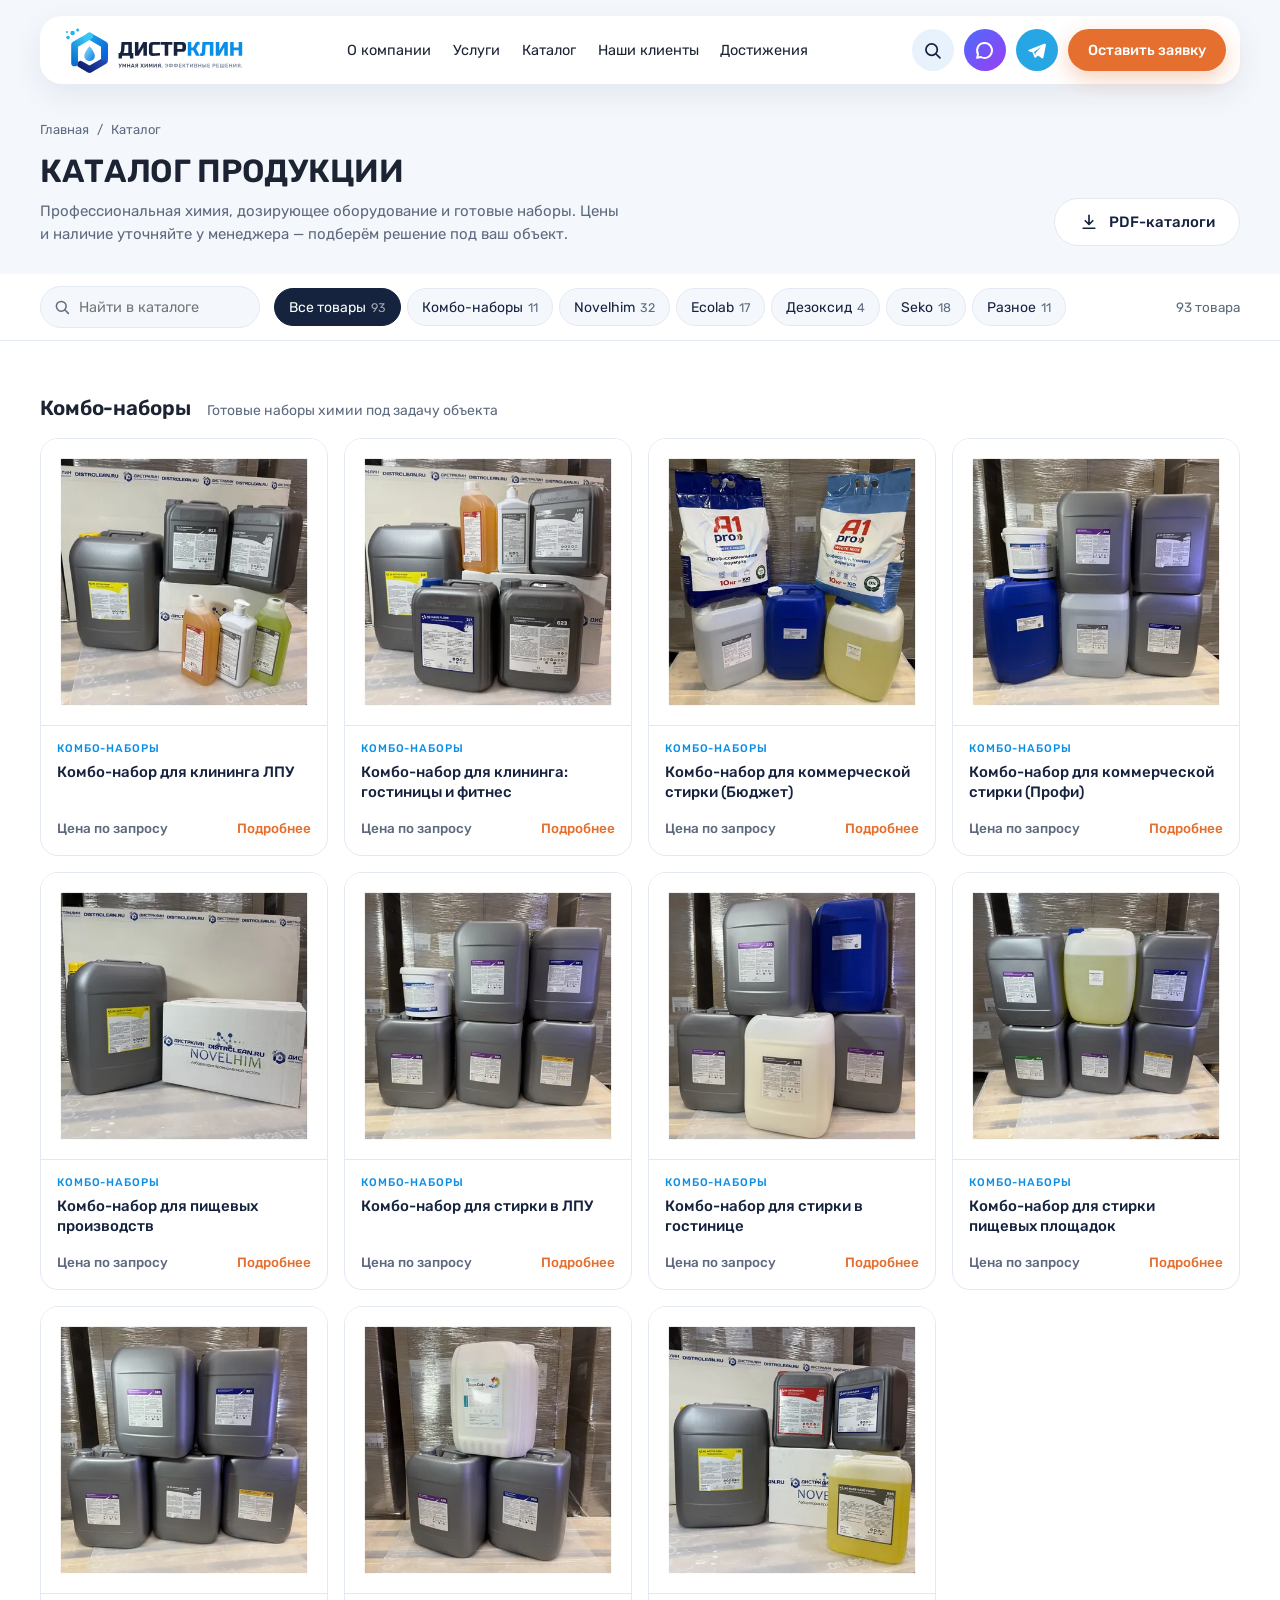
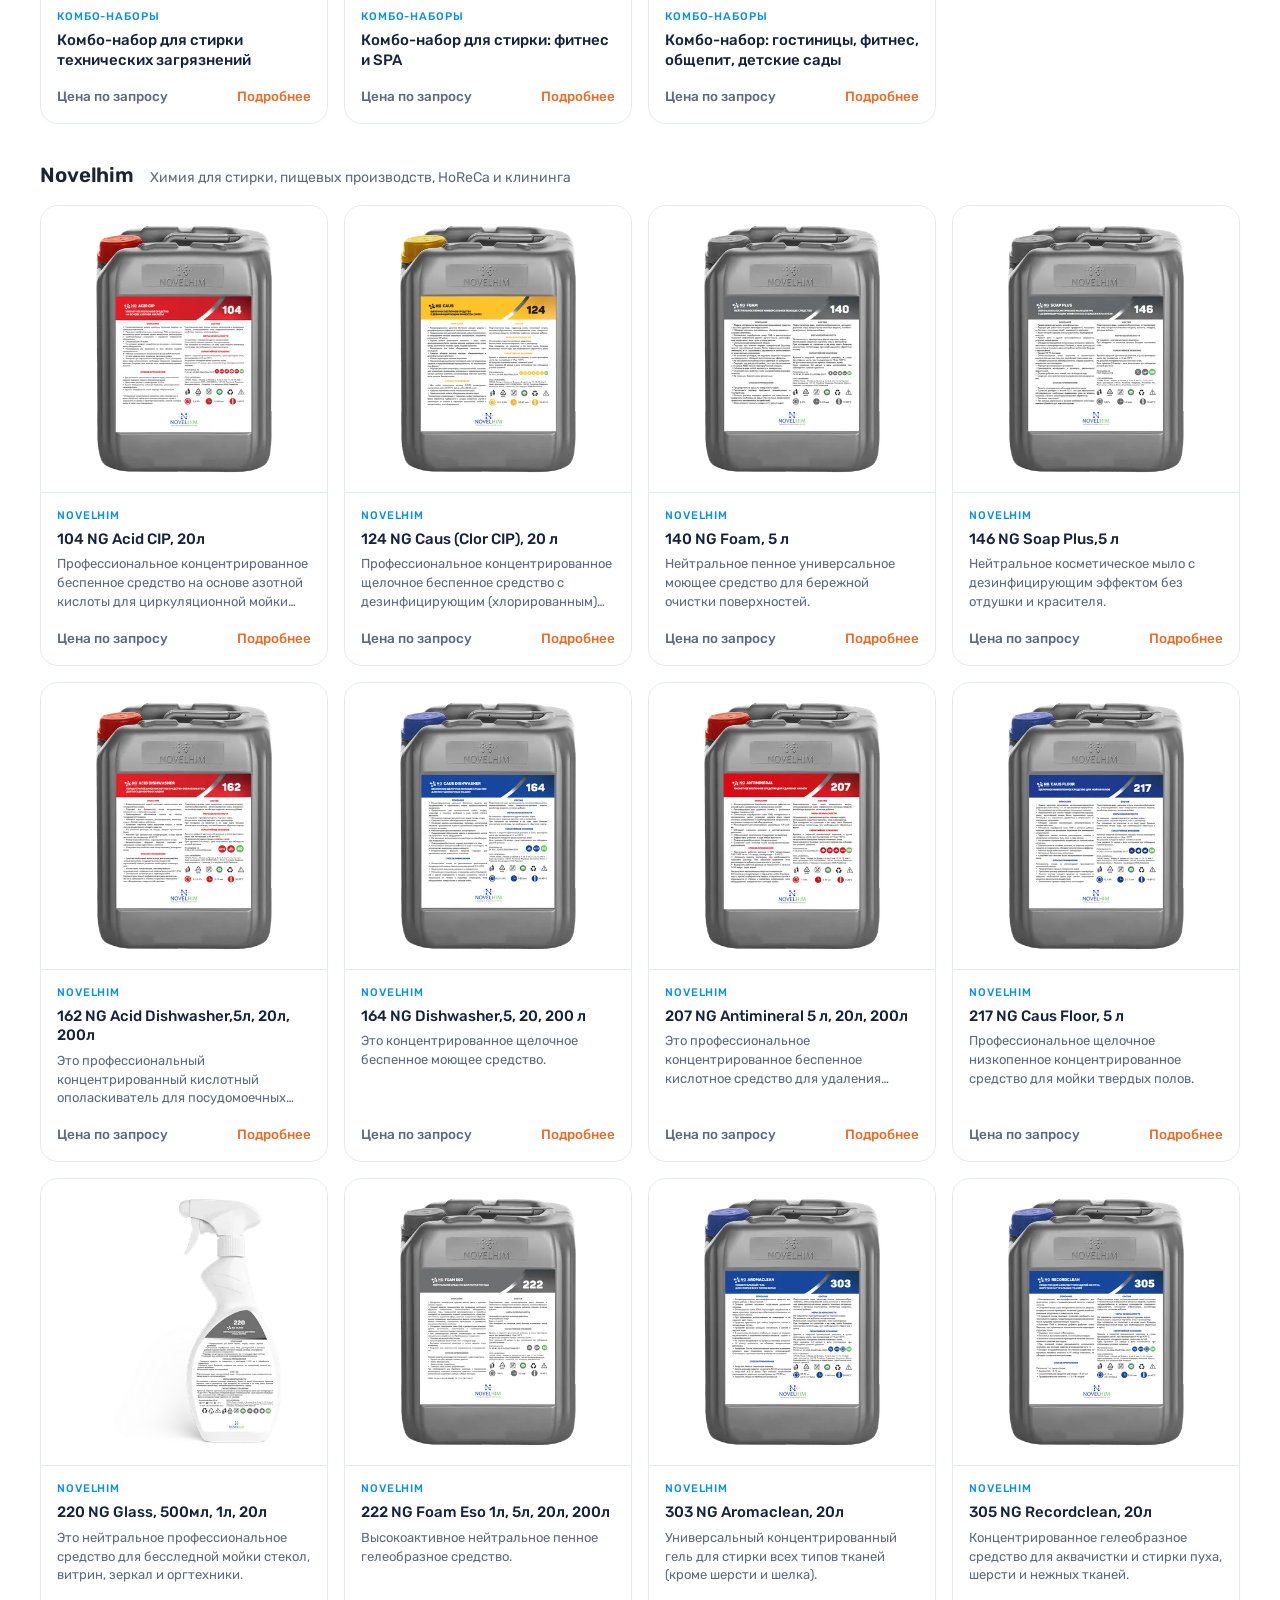
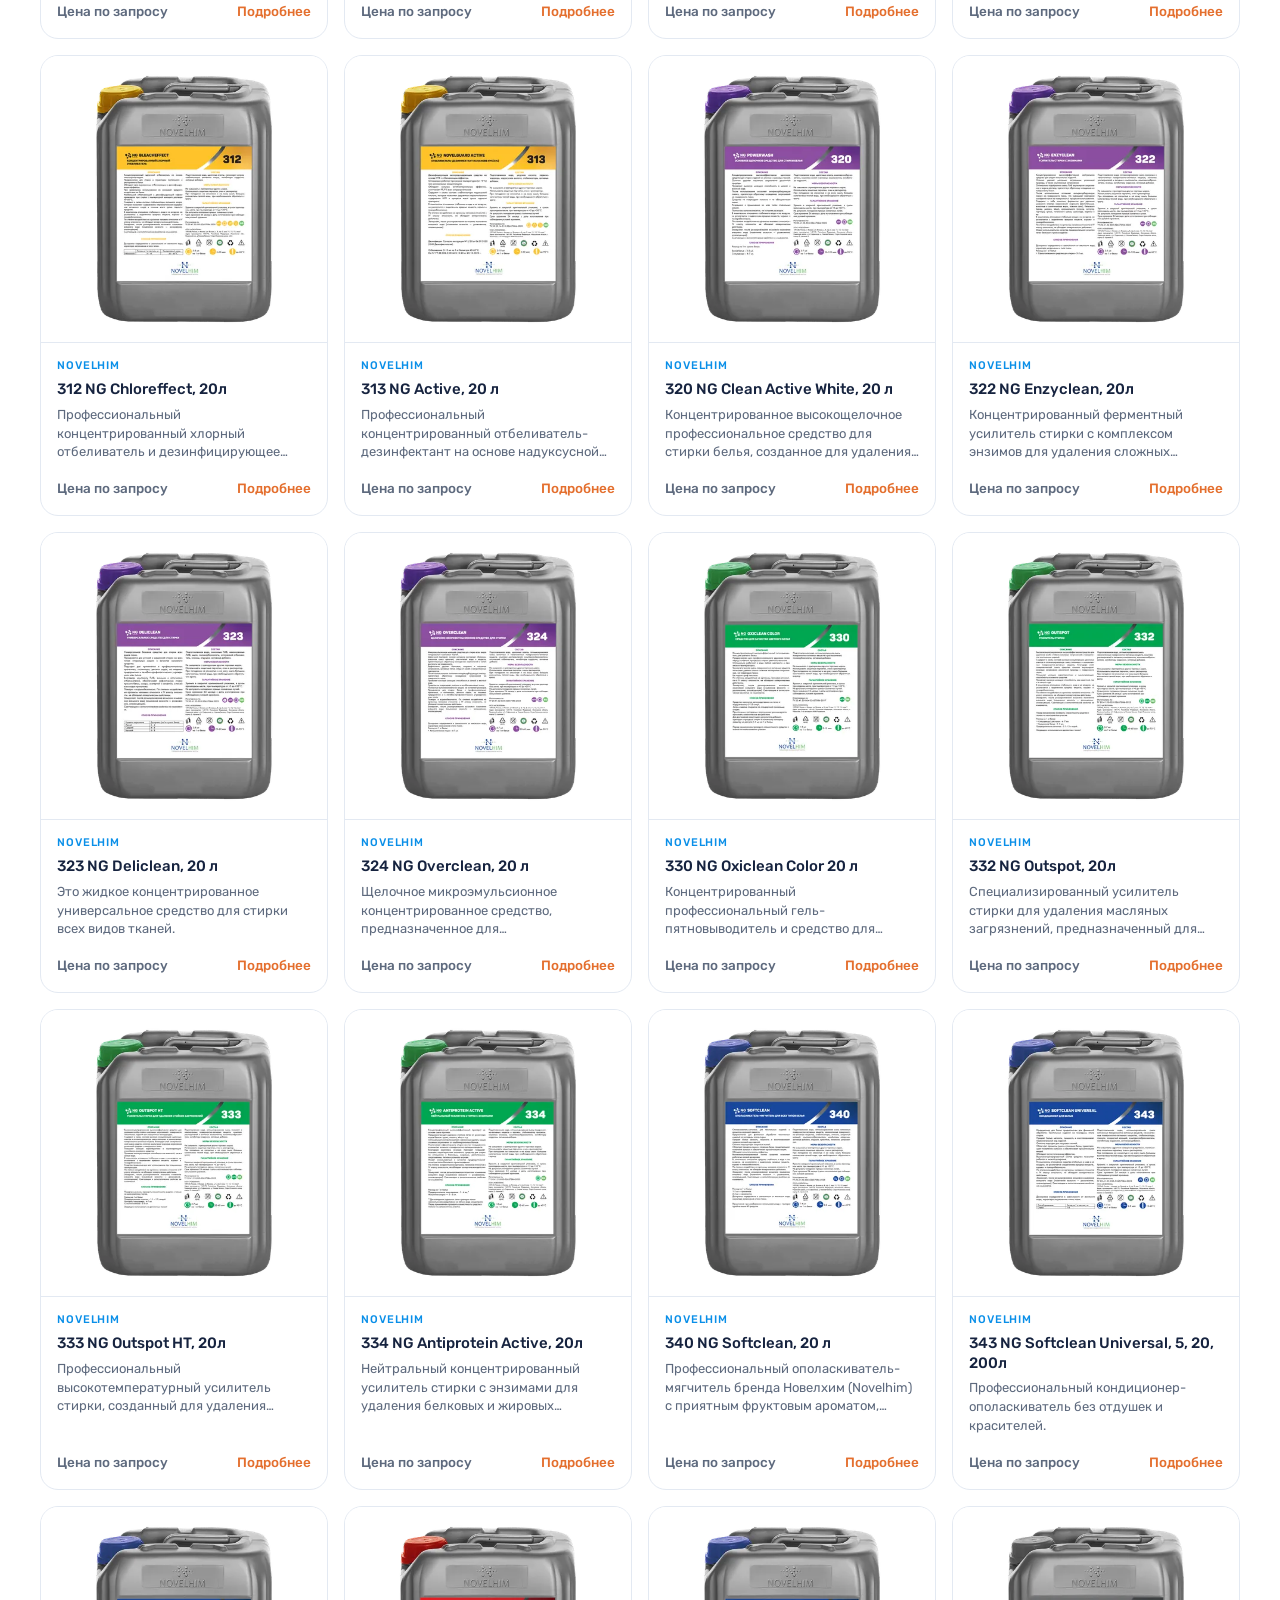
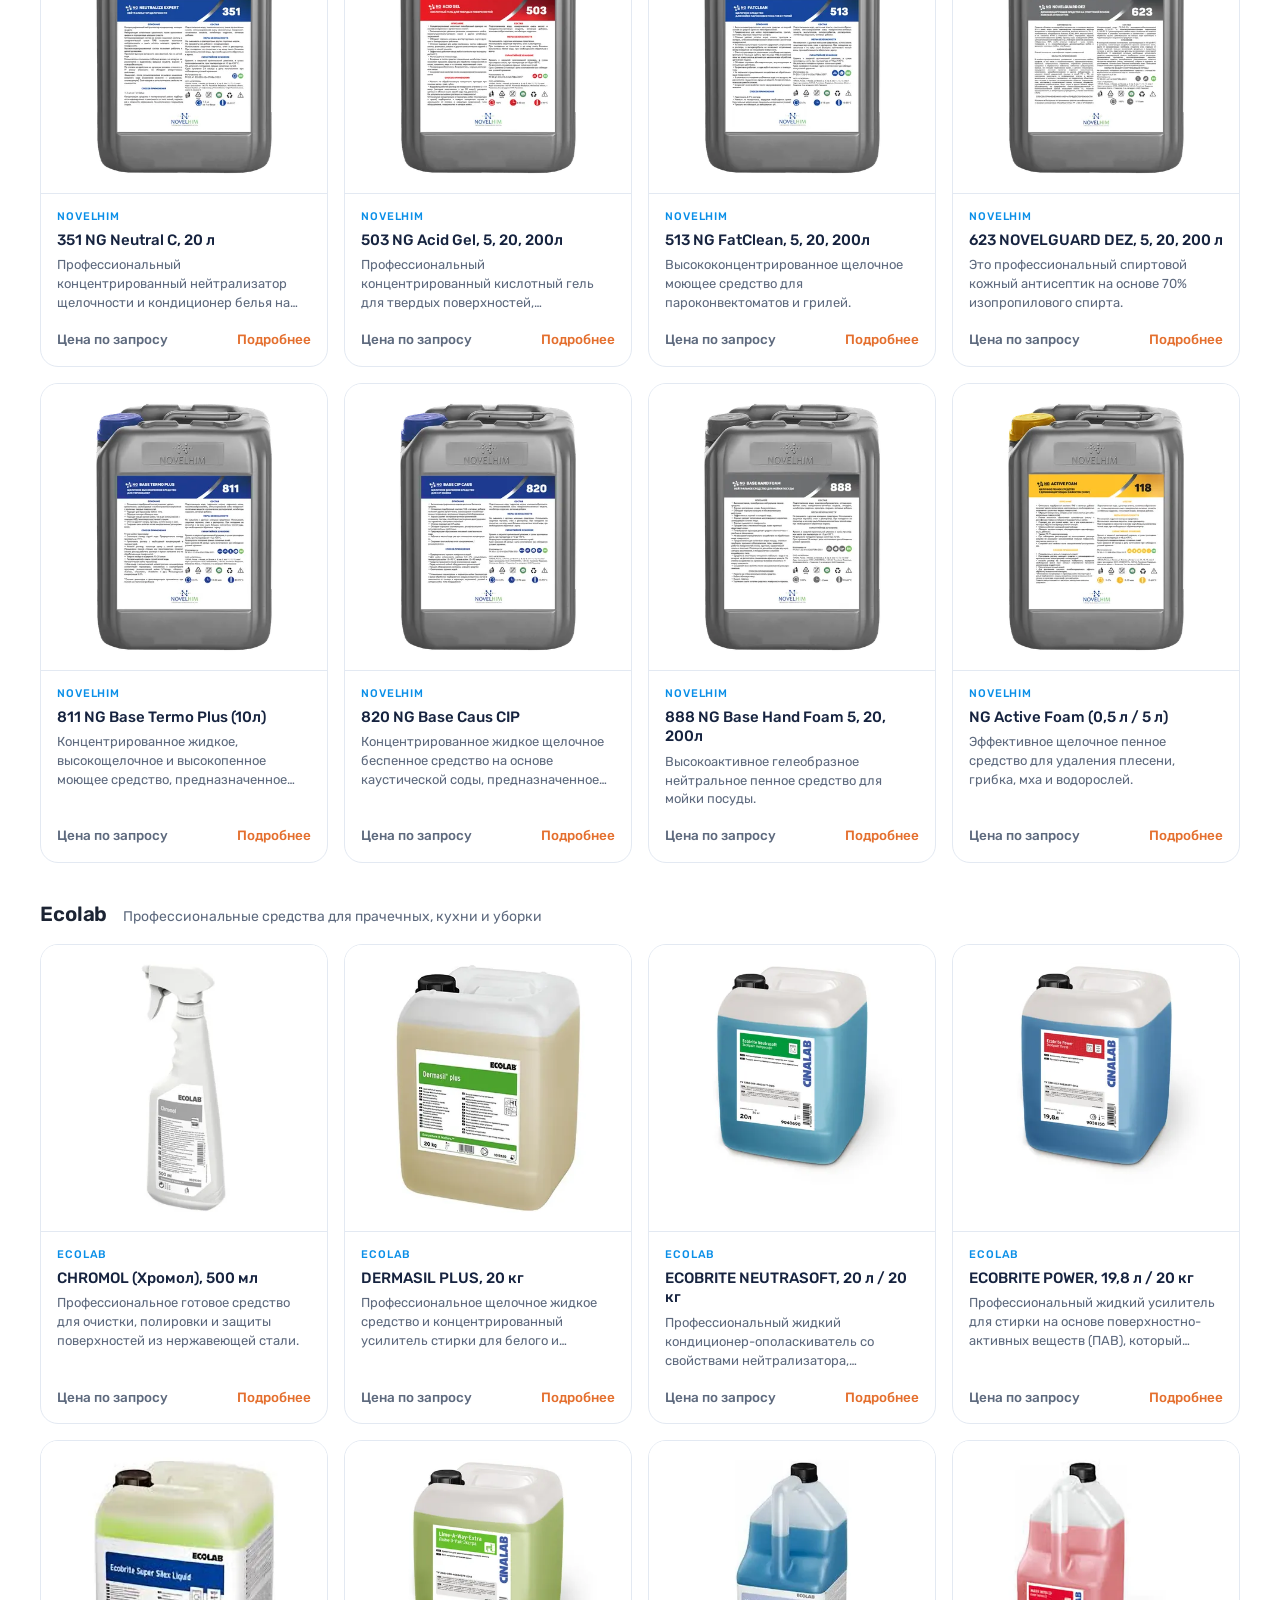
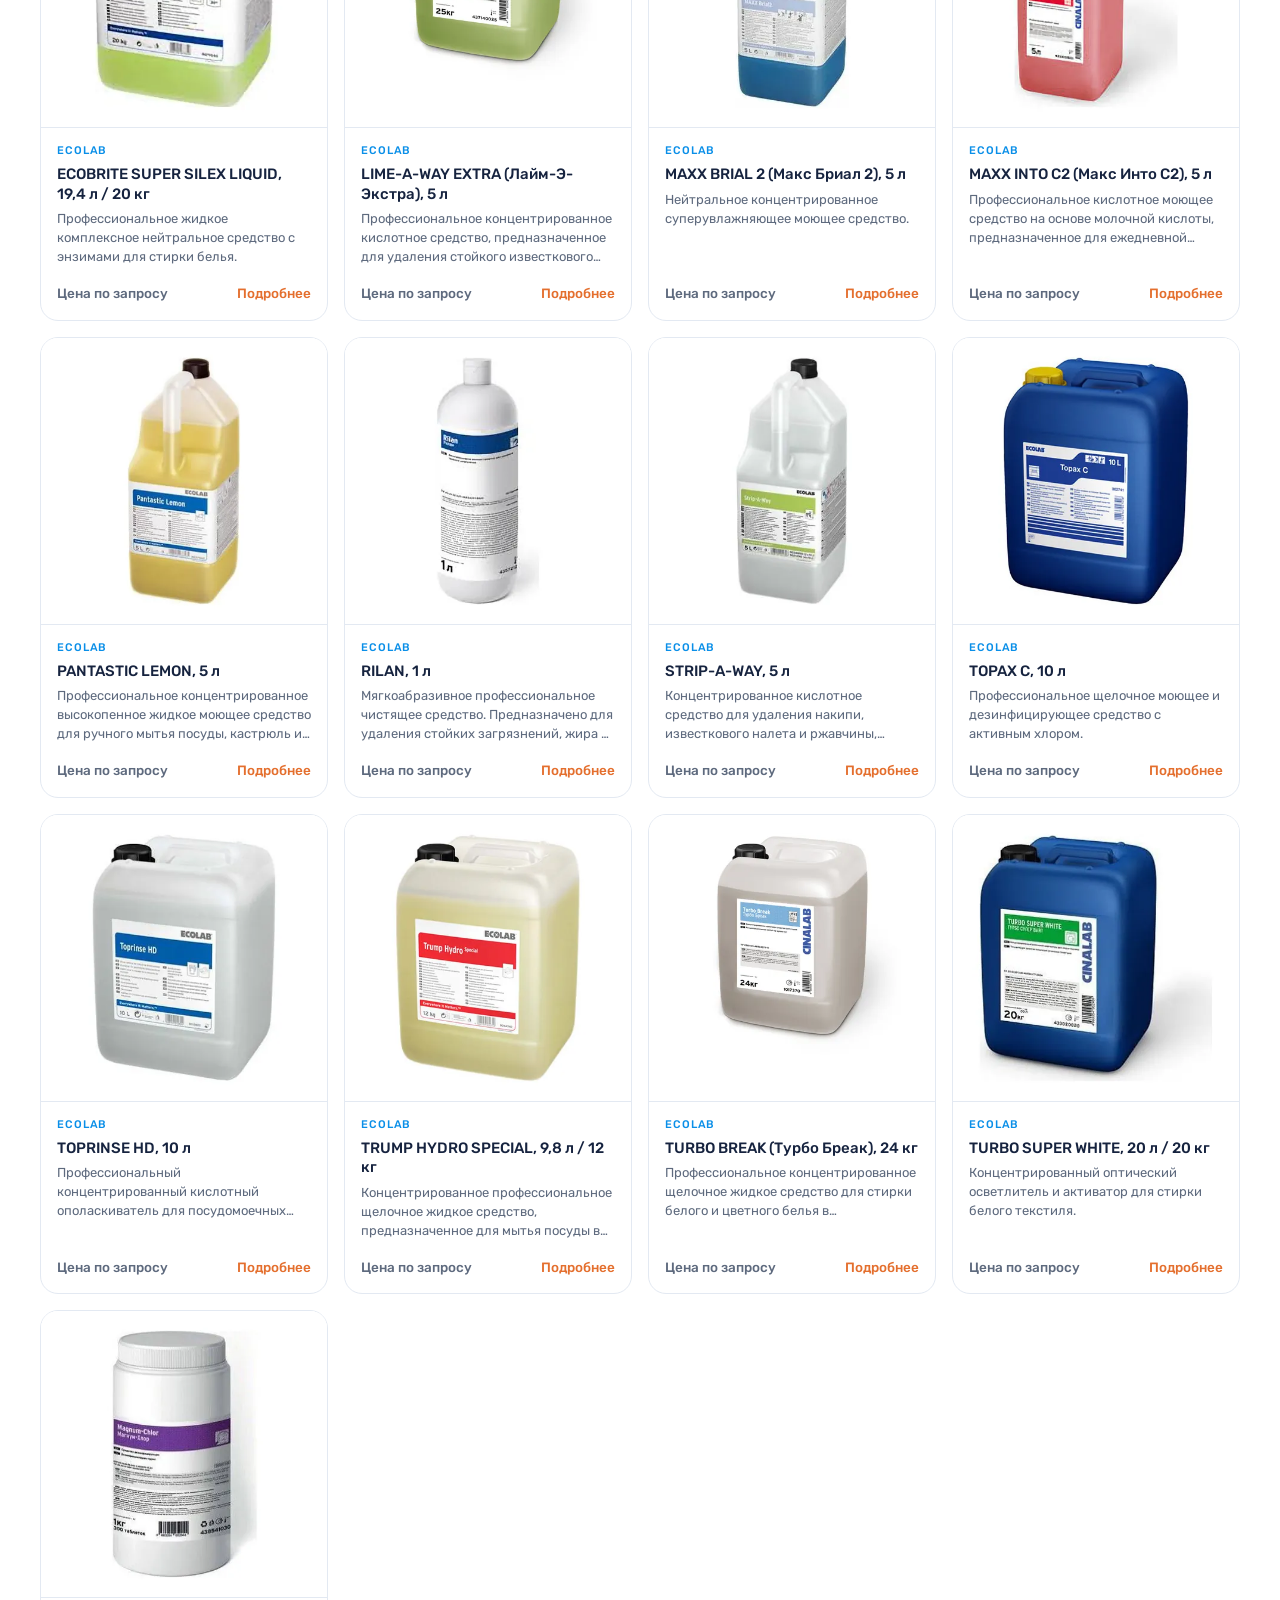
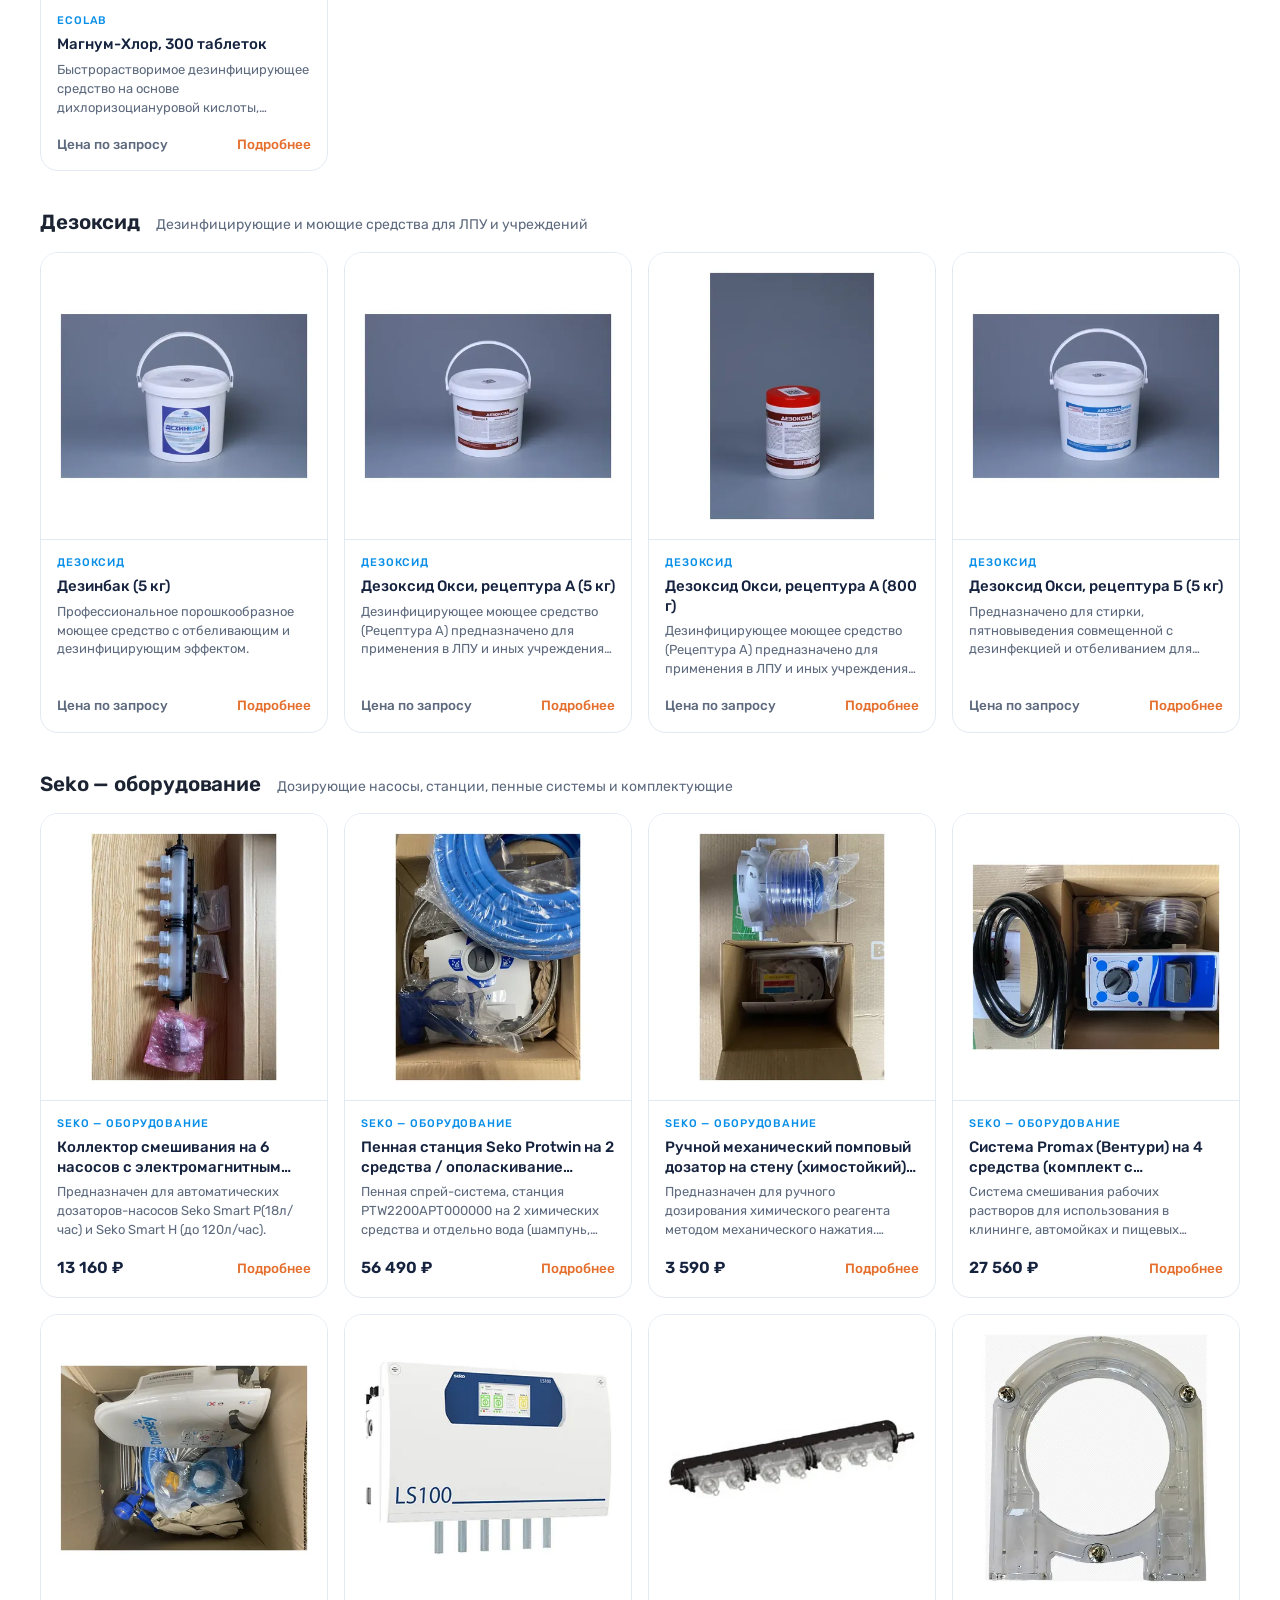
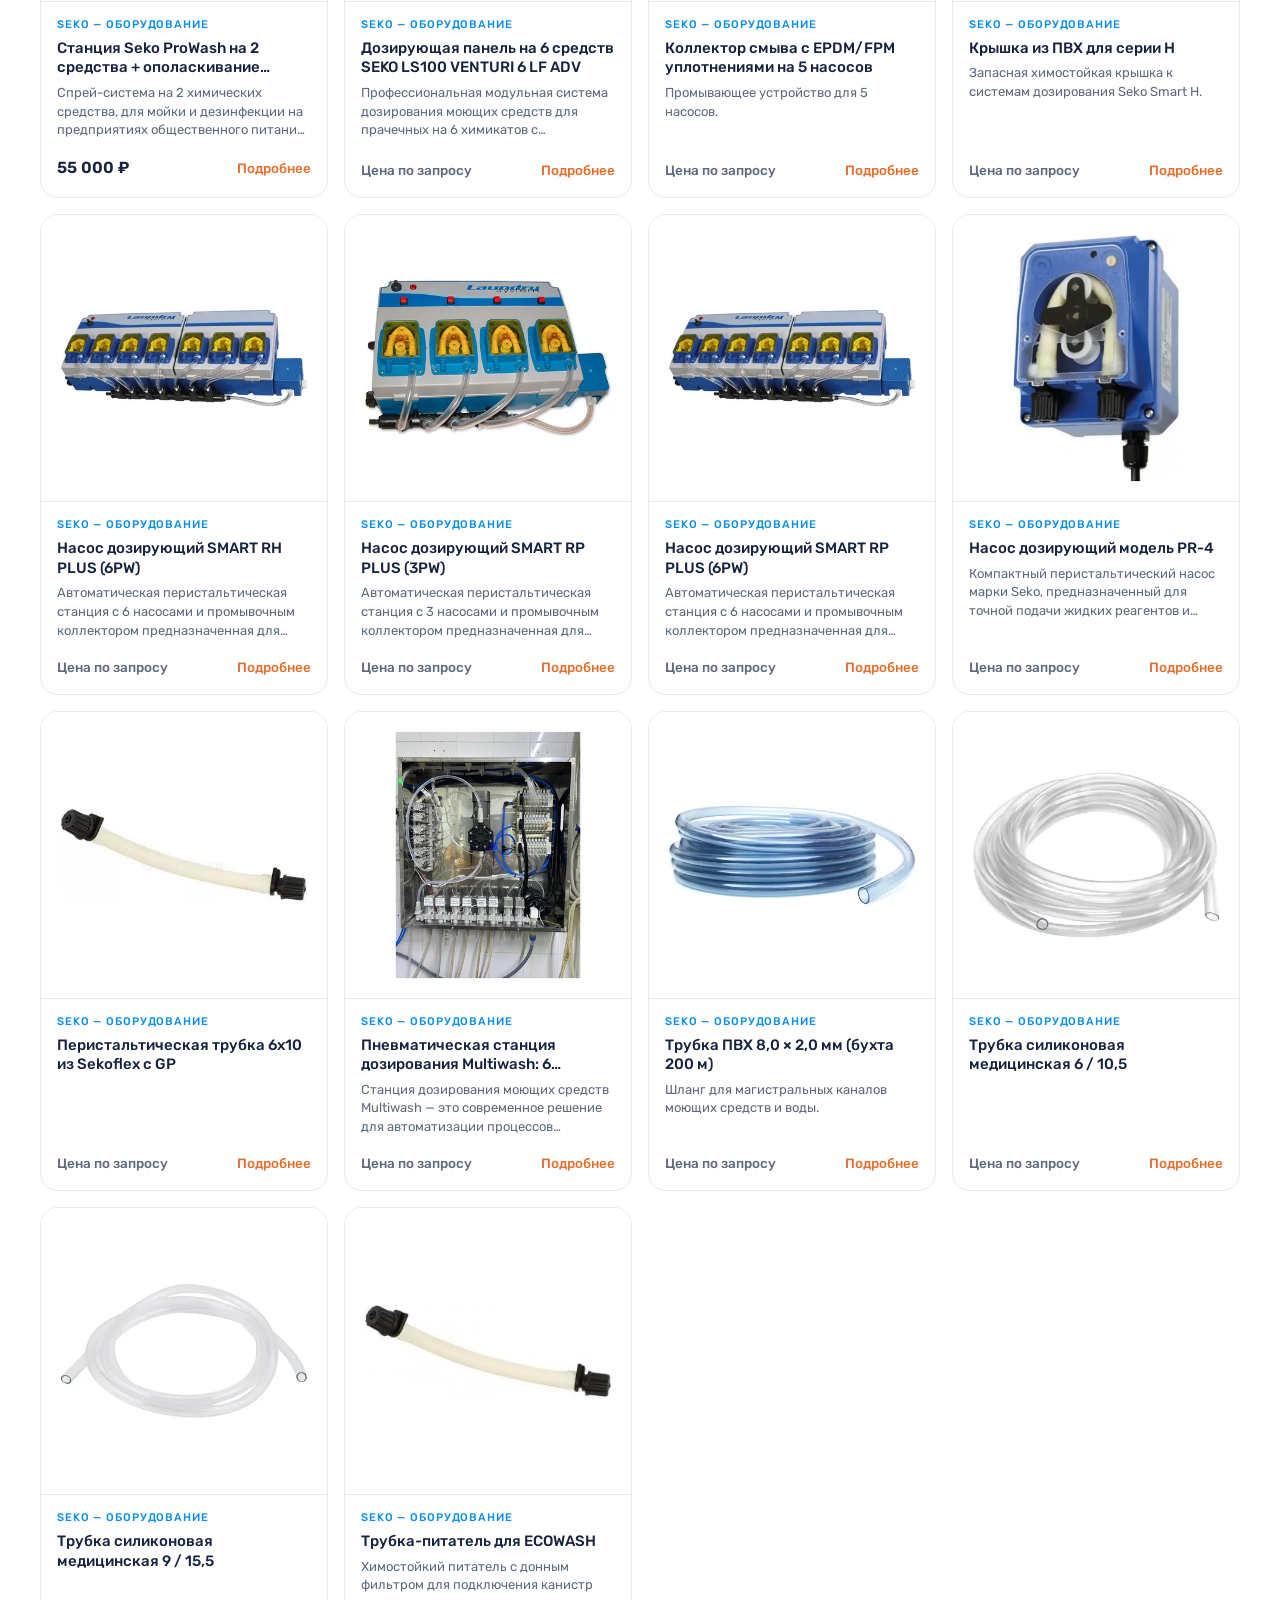
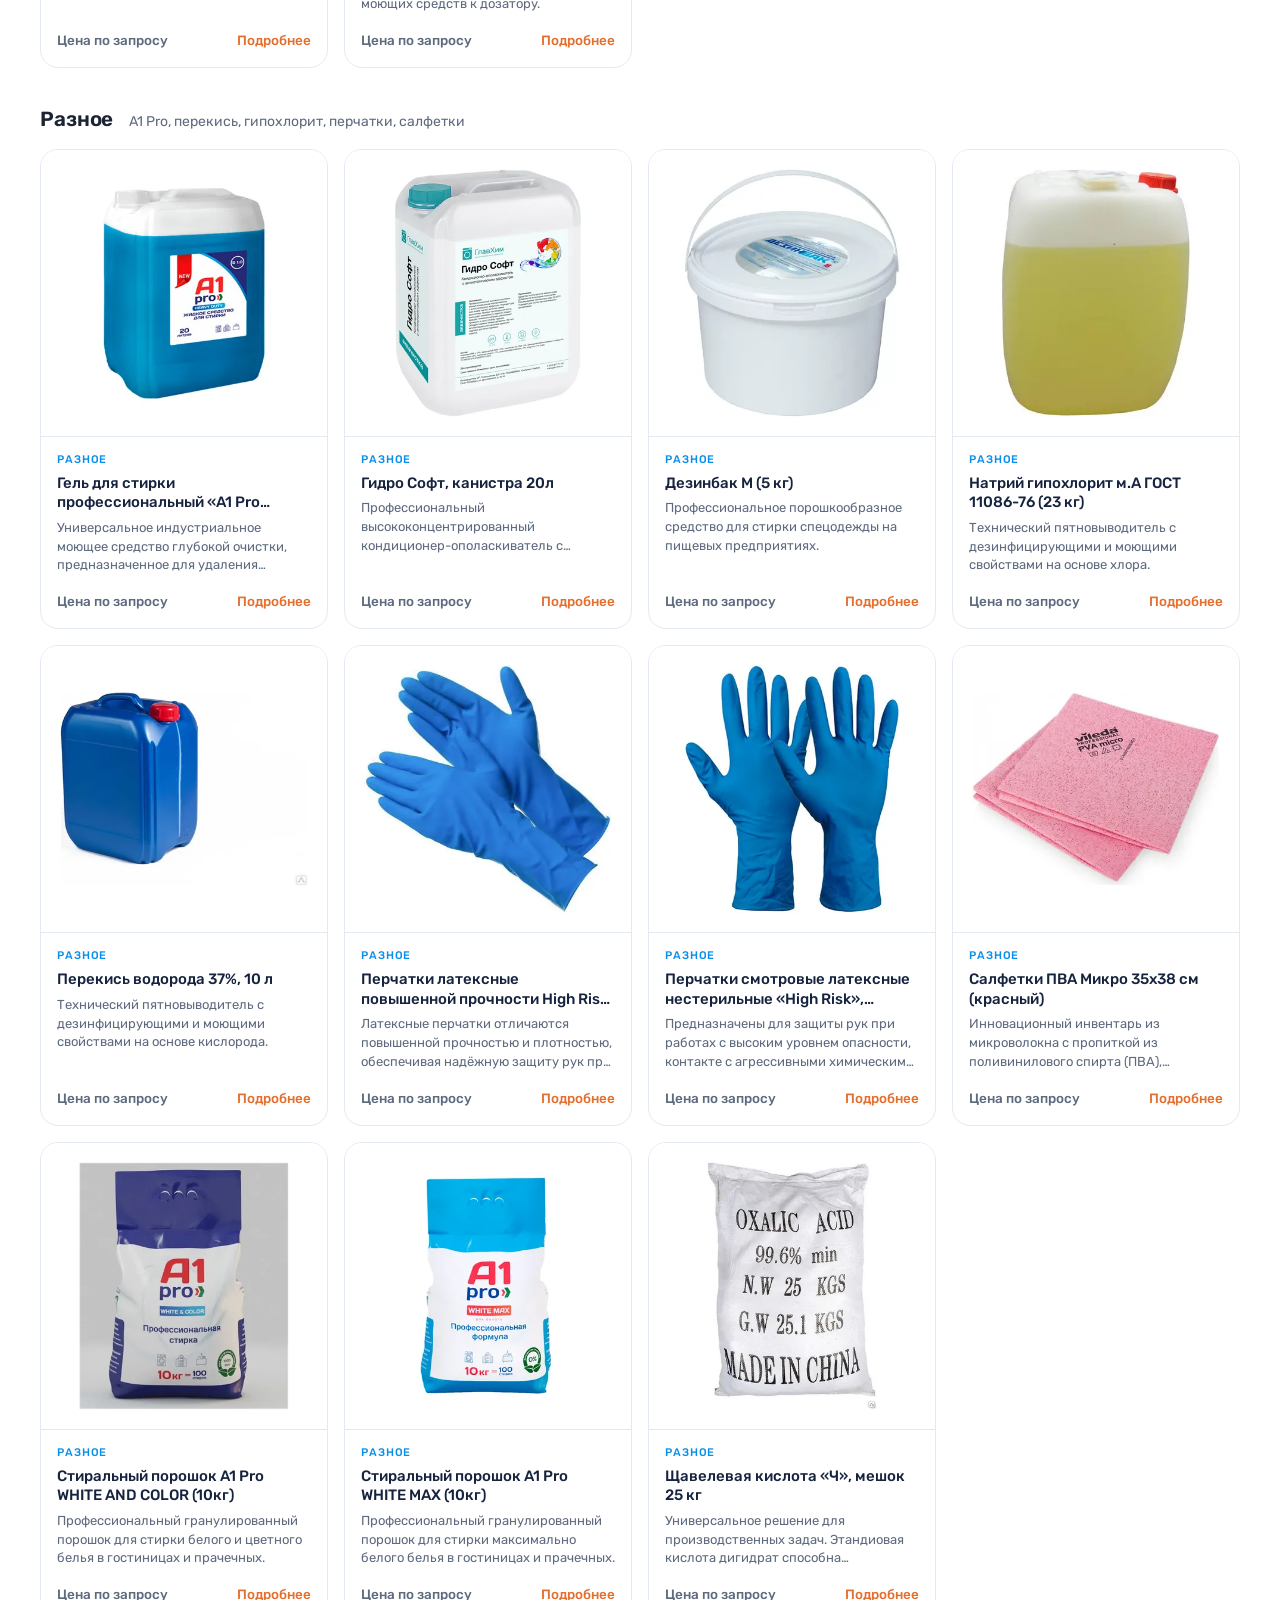
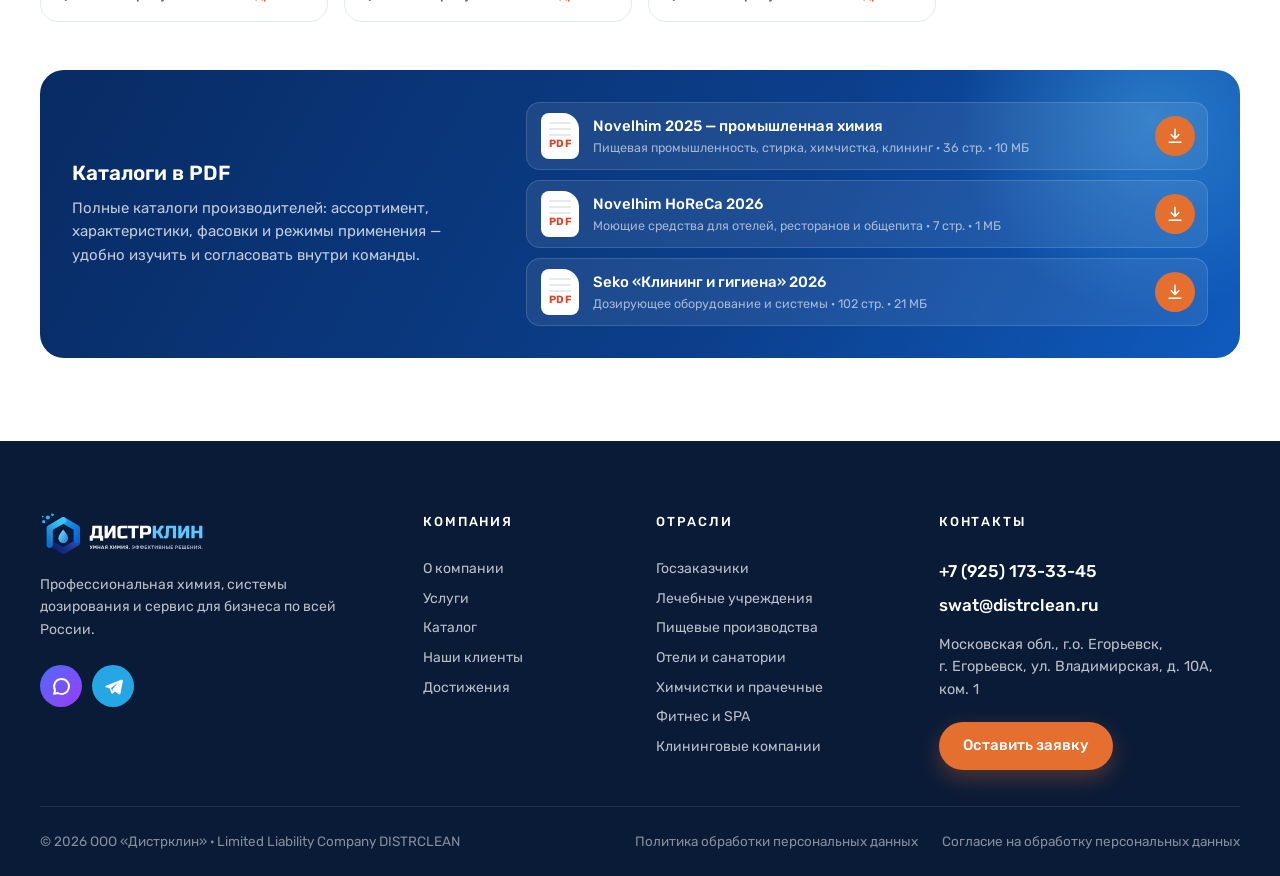
==== commit ba66994a: "Каталог товаров, PDF-каталоги, прелоадер, новая ссылка на Авито - Страница каталога: 93 товара из ар" ====
--- a/catalog.html
+++ b/catalog.html
@@ -3,8 +3,8 @@
 <head>
 <meta charset="utf-8">
 <meta name="viewport" content="width=device-width, initial-scale=1">
-<title>Каталог — Дистрклин</title>
-<meta name="description" content="Снижаем расходы на профессиональную химию до 30% за счёт умных автоматизированных технологий и систем дозирования. Для ЛПУ, HoReCa, пищевых производств, химчисток и прачечных.">
+<title>Каталог продукции — Дистрклин</title>
+<meta name="description" content="Каталог Дистрклин: профессиональная химия Novelhim, Ecolab, Дезоксид, A1 Pro, дозирующее оборудование Seko, комбо-наборы. Снижаем расходы на профессиональную химию до 30% за счёт умных автоматизированных технологий и систем дозирования. Для ЛПУ, HoReCa, пищевых производств, химчисток и прачечных.">
 <meta name="theme-color" content="#0B3F8C">
 <link rel="icon" href="assets/img/logo-mark.svg" type="image/svg+xml">
 <link rel="preconnect" href="https://fonts.googleapis.com">
@@ -13,6 +13,15 @@
 <link rel="stylesheet" href="css/style.css">
 </head>
 <body>
+<div class="preloader" aria-hidden="true">
+  <div class="preloader__inner">
+    <img src="assets/img/logo-mark.svg" alt="" width="64" height="64" class="preloader__mark">
+    <div class="preloader__bar"><span></span></div>
+  </div>
+</div>
+<script>(function(){var d=document.documentElement,t0=Date.now(),done=false;d.classList.add('is-loading');
+function hide(){if(done)return;done=true;setTimeout(function(){d.classList.remove('is-loading');d.classList.add('is-loaded');},Math.max(0,800-(Date.now()-t0)));}
+window.addEventListener('load',hide);setTimeout(hide,3000);})();</script>
 
 <!-- ============ ШАПКА ============ -->
 <header class="header" id="top">
@@ -23,7 +32,7 @@
     <nav class="nav" aria-label="Основное меню">
       <a href="index.html#about">О компании</a>
       <a href="index.html#offer">Услуги</a>
-      <a href="catalog.html">Каталог</a>
+      <a href="catalog.html" aria-current="page">Каталог</a>
       <a href="index.html#clients">Наши клиенты</a>
       <a href="index.html#awards">Достижения</a>
     </nav>
@@ -64,7 +73,7 @@
     <nav aria-label="Мобильное меню">
       <a href="index.html#about">О компании</a>
       <a href="index.html#offer">Услуги</a>
-      <a href="catalog.html">Каталог</a>
+      <a href="catalog.html" aria-current="page">Каталог</a>
       <a href="index.html#clients">Наши клиенты</a>
       <a href="index.html#awards">Достижения</a>
     </nav>
@@ -74,64 +83,60 @@
 </header>
 
 <main class="page-catalog">
-<section class="section section--tint">
+<section class="catalog-hero">
   <div class="container">
-    <div class="section-head">
-      <p class="eyebrow">Каталог</p>
-      <h1 class="h2">Каталог продукции</h1>
-      <p class="lead" style="margin-top:12px;color:var(--muted)">Раздел в разработке: здесь появятся товары по категориям. Пока можно скачать PDF-каталоги или оставить заявку — подберём решение под ваш объект.</p>
-    </div>
-    <div class="cats">
-      <a class="cat" id="dezoksid" href="index.html#contact">
-        <span class="cat__img"><img src="assets/img/catalog/dezoksid.jpg" alt="Дезоксид — дезинфицирующие средства" loading="lazy"></span>
-        <span class="cat__body"><span class="chip chip--hot">Хит продаж</span><span class="cat__name">Дезоксид</span><span class="cat__arrow" aria-hidden="true"></span></span>
+    <nav class="crumbs" aria-label="Хлебные крошки"><a href="index.html">Главная</a><span>/</span><span>Каталог</span></nav>
+    <div class="catalog-hero__row">
+      <div>
+        <h1 class="h2">Каталог продукции</h1>
+        <p class="catalog-hero__lead">Профессиональная химия, дозирующее оборудование и&nbsp;готовые наборы. Цены и&nbsp;наличие уточняйте у&nbsp;менеджера&nbsp;— подберём решение под ваш объект.</p>
+      </div>
+      <a class="btn btn--outline" href="#downloads">
+        <svg viewBox="0 0 24 24" aria-hidden="true"><path d="M12 4v11m0 0-4.5-4.5M12 15l4.5-4.5M5 19.5h14" fill="none" stroke="currentColor" stroke-width="2" stroke-linecap="round" stroke-linejoin="round"/></svg>
+        PDF-каталоги
       </a>
-      <a class="cat" id="novelhim" href="index.html#contact">
-        <span class="cat__img"><img src="assets/img/catalog/novelhim.jpg" alt="Novelhim — профессиональные моющие средства" loading="lazy"></span>
-        <span class="cat__body"><span class="chip">Бренд</span><span class="cat__name">Novelhim</span><span class="cat__arrow" aria-hidden="true"></span></span>
-      </a>
-      <a class="cat" id="ecolab" href="index.html#contact">
-        <span class="cat__img"><img src="assets/img/catalog/ecolab.jpg" alt="Ecolab — профессиональная химия" loading="lazy"></span>
-        <span class="cat__body"><span class="chip">Бренд</span><span class="cat__name">Ecolab</span><span class="cat__arrow" aria-hidden="true"></span></span>
-      </a>
-      <a class="cat" id="seko" href="index.html#contact">
-        <span class="cat__img"><img src="assets/img/catalog/seko.jpg" alt="Seko — дозирующее оборудование" loading="lazy"></span>
-        <span class="cat__body"><span class="chip">Оборудование</span><span class="cat__name">Seko</span><span class="cat__arrow" aria-hidden="true"></span></span>
-      </a>
-      <a class="cat" id="combo" href="index.html#contact">
-        <span class="cat__img"><img src="assets/img/catalog/combo.jpg" alt="Комбо-наборы" loading="lazy"></span>
-        <span class="cat__body"><span class="chip chip--green">Выгода</span><span class="cat__name">Комбо-наборы</span><span class="cat__arrow" aria-hidden="true"></span></span>
-      </a>
-      <a class="cat" id="misc" href="index.html#contact">
-        <span class="cat__img"><img src="assets/img/catalog/misc.jpg" alt="Разное и аксессуары" loading="lazy"></span>
-        <span class="cat__body"><span class="chip">Аксессуары</span><span class="cat__name">Разное</span><span class="cat__arrow" aria-hidden="true"></span></span>
-      </a>
-    </div>
-
+    </div>
+  </div>
+</section>
+
+<div class="cat-toolbar">
+  <div class="container cat-toolbar__inner">
+    <label class="cat-search">
+      <svg viewBox="0 0 24 24" aria-hidden="true"><circle cx="11" cy="11" r="6.5" fill="none" stroke="currentColor" stroke-width="2"/><path d="m16 16 4.5 4.5" fill="none" stroke="currentColor" stroke-width="2" stroke-linecap="round"/></svg>
+      <input class="cat-search__input" type="search" placeholder="Найти в каталоге" aria-label="Поиск по каталогу" autocomplete="off">
+    </label>
+    <div class="cat-filter" role="group" aria-label="Разделы каталога"></div>
+    <span class="cat-count" aria-live="polite"></span>
+  </div>
+</div>
+
+<section class="catalog-list">
+  <div class="container">
+    <div id="catalog-root"></div>
     <div class="downloads" id="downloads">
       <div class="downloads__intro">
         <h3 class="h3">Каталоги в&nbsp;PDF</h3>
-        <p>Скачайте нужный каталог: ассортимент, характеристики и&nbsp;фасовки — чтобы изучить и&nbsp;согласовать внутри команды.</p>
+        <p>Полные каталоги производителей: ассортимент, характеристики, фасовки и&nbsp;режимы применения — удобно изучить и&nbsp;согласовать внутри команды.</p>
       </div>
       <ul class="downloads__list">
         <li>
-          <a class="dl" href="assets/pdf/catalog-1.pdf" download>
+          <a class="dl" href="assets/pdf/novelhim-2025.pdf" download target="_blank" rel="noopener">
             <span class="dl__icon" aria-hidden="true">PDF</span>
-            <span class="dl__text"><span class="dl__name">Каталог профессиональной химии</span><span class="dl__meta">PDF · размер уточняется</span></span>
+            <span class="dl__text"><span class="dl__name">Novelhim 2025 — промышленная химия</span><span class="dl__meta">Пищевая промышленность, стирка, химчистка, клининг · 36 стр. · 10 МБ</span></span>
             <span class="dl__btn" aria-hidden="true"><svg viewBox="0 0 24 24"><path d="M12 4v11m0 0-4.5-4.5M12 15l4.5-4.5M5 19.5h14" fill="none" stroke="currentColor" stroke-width="2" stroke-linecap="round" stroke-linejoin="round"/></svg></span>
           </a>
         </li>
         <li>
-          <a class="dl" href="assets/pdf/catalog-2.pdf" download>
+          <a class="dl" href="assets/pdf/novelhim-horeca-2026.pdf" download target="_blank" rel="noopener">
             <span class="dl__icon" aria-hidden="true">PDF</span>
-            <span class="dl__text"><span class="dl__name">Каталог дозирующего оборудования</span><span class="dl__meta">PDF · размер уточняется</span></span>
+            <span class="dl__text"><span class="dl__name">Novelhim HoReCa 2026</span><span class="dl__meta">Моющие средства для отелей, ресторанов и общепита · 7 стр. · 1 МБ</span></span>
             <span class="dl__btn" aria-hidden="true"><svg viewBox="0 0 24 24"><path d="M12 4v11m0 0-4.5-4.5M12 15l4.5-4.5M5 19.5h14" fill="none" stroke="currentColor" stroke-width="2" stroke-linecap="round" stroke-linejoin="round"/></svg></span>
           </a>
         </li>
         <li>
-          <a class="dl" href="assets/pdf/catalog-3.pdf" download>
+          <a class="dl" href="assets/pdf/seko-cleaning-hygiene-2026.pdf" download target="_blank" rel="noopener">
             <span class="dl__icon" aria-hidden="true">PDF</span>
-            <span class="dl__text"><span class="dl__name">Каталог для прачечных и&nbsp;химчисток</span><span class="dl__meta">PDF · размер уточняется</span></span>
+            <span class="dl__text"><span class="dl__name">Seko «Клининг и гигиена» 2026</span><span class="dl__meta">Дозирующее оборудование и системы · 102 стр. · 21 МБ</span></span>
             <span class="dl__btn" aria-hidden="true"><svg viewBox="0 0 24 24"><path d="M12 4v11m0 0-4.5-4.5M12 15l4.5-4.5M5 19.5h14" fill="none" stroke="currentColor" stroke-width="2" stroke-linecap="round" stroke-linejoin="round"/></svg></span>
           </a>
         </li>
@@ -139,6 +144,13 @@
     </div>
   </div>
 </section>
+
+<div class="pmodal" hidden role="dialog" aria-modal="true" aria-labelledby="pmodal-title">
+  <div class="pmodal__box">
+    <button class="pmodal__close" type="button" aria-label="Закрыть">×</button>
+    <div class="pmodal__body"></div>
+  </div>
+</div>
 </main>
 <!-- ============ ПОДВАЛ ============ -->
 <footer class="footer">
@@ -188,10 +200,13 @@
   </div>
 </footer>
 
+<script src="js/products.js"></script>
 <script src="js/search.js"></script>
+<script src="js/catalog.js"></script>
 <script>
 var b=document.querySelector('.burger'),m=document.getElementById('mobile-menu');
 b.addEventListener('click',function(){var o=m.hidden;m.hidden=!o;b.setAttribute('aria-expanded',String(o));});
+m.addEventListener('click',function(e){if(e.target.closest('a')){m.hidden=true;b.setAttribute('aria-expanded','false');}});
 window.addEventListener('scroll',function(){document.querySelector('.header').classList.toggle('is-scrolled',scrollY>20)},{passive:true});
 </script>
 </body>
--- a/css/style.css
+++ b/css/style.css
@@ -133,7 +133,6 @@
 /* =========================================================
    ШАПКА
    ========================================================= */
-.page-catalog { padding-top: 70px; }
 .header { position: fixed; inset: 0 0 auto; z-index: 50; padding-top: 16px; pointer-events: none; }
 .header__bar {
   pointer-events: auto;
@@ -520,6 +519,7 @@
 .search__item:hover, .search__item:focus-visible { background: var(--sky); }
 .search__type { flex: none; min-width: 72px; font-size: 11.5px; letter-spacing: .06em; text-transform: uppercase; color: var(--blue); }
 .search__title { font-size: 15px; font-weight: 500; color: var(--navy); }
+.search__pic { flex: none; width: 40px; height: 40px; object-fit: contain; border-radius: 8px; background: #fff; border: 1px solid var(--line); }
 .search__item svg { width: 18px; height: 18px; margin-left: auto; color: var(--muted); flex: none; }
 .search__empty { padding: 12px; font-size: 14px; color: var(--muted); }
 .search__empty a { color: var(--blue-deep); text-decoration: underline; }
@@ -623,3 +623,111 @@
   *, *::before, *::after { animation-duration: .01ms !important; animation-iteration-count: 1 !important; transition-duration: .01ms !important; }
   .reveal { opacity: 1; transform: none; }
 }
+
+/* =========================================================
+   ПРЕЛОАДЕР (не дольше 3 секунд)
+   ========================================================= */
+.preloader { display: none; position: fixed; inset: 0; z-index: 200; background: #fff; align-items: center; justify-content: center; transition: opacity .5s var(--ease), visibility .5s; }
+html.is-loading .preloader, html.is-loaded .preloader { display: flex; }
+html.is-loaded .preloader { opacity: 0; visibility: hidden; pointer-events: none; }
+html.is-loading { overflow: hidden; }
+.preloader__inner { display: flex; flex-direction: column; align-items: center; gap: 22px; }
+.preloader__mark { width: 64px; height: 64px; animation: prePulse 1.2s var(--ease) infinite alternate; }
+.preloader__bar { width: 140px; height: 3px; border-radius: 3px; background: var(--sky); overflow: hidden; }
+.preloader__bar span { display: block; height: 100%; width: 0; background: linear-gradient(90deg, var(--blue), var(--orange)); border-radius: 3px; animation: preBar 2.6s cubic-bezier(.3,.6,.3,1) forwards; }
+html.is-loaded .preloader__bar span { width: 100%; animation: none; transition: width .3s; }
+@keyframes prePulse { from { transform: scale(.92); opacity: .7; } to { transform: scale(1.04); opacity: 1; } }
+@keyframes preBar { to { width: 90%; } }
+
+/* =========================================================
+   СТРАНИЦА КАТАЛОГА
+   ========================================================= */
+.btn--outline { background: #fff; color: var(--navy); border: 1.5px solid var(--line); }
+.btn--outline:hover { border-color: var(--navy); }
+html.modal-open { overflow: hidden; }
+
+.catalog-hero { padding: 120px 0 28px; background: var(--sky-2); }
+.crumbs { display: flex; gap: 8px; font-size: 13px; color: var(--muted); margin-bottom: 14px; }
+.crumbs a:hover { color: var(--blue-deep); }
+.catalog-hero__row { display: flex; justify-content: space-between; align-items: flex-end; gap: 24px; }
+.catalog-hero__lead { margin-top: 10px; color: var(--muted); max-width: 640px; }
+
+.cat-toolbar { position: sticky; top: 90px; z-index: 30; background: rgba(255,255,255,.95); backdrop-filter: blur(12px); -webkit-backdrop-filter: blur(12px); border-bottom: 1px solid var(--line); }
+.cat-toolbar__inner { display: flex; align-items: center; gap: 14px; padding-top: 12px; padding-bottom: 12px; }
+.cat-search { position: relative; flex: none; width: 220px; }
+.cat-search svg { position: absolute; left: 13px; top: 50%; width: 18px; height: 18px; transform: translateY(-50%); color: var(--muted); pointer-events: none; }
+.cat-search__input { width: 100%; height: 42px; padding: 0 14px 0 38px; border-radius: 999px; border: 1.5px solid var(--line); background: var(--sky-2); font: inherit; font-size: 14.5px; color: var(--ink); }
+.cat-search__input:focus { outline: none; border-color: var(--blue); background: #fff; }
+.cat-filter { display: flex; gap: 6px; overflow-x: auto; scrollbar-width: none; flex: 1; }
+.cat-filter::-webkit-scrollbar { display: none; }
+.cat-chip { flex: none; height: 38px; padding: 0 14px; border-radius: 999px; background: var(--sky-2); border: 1px solid var(--line); font-size: 14px; color: var(--navy); transition: background .2s, color .2s, border-color .2s; }
+.cat-chip span { color: var(--muted); font-size: 12.5px; margin-left: 2px; }
+.cat-chip:hover { border-color: var(--blue); }
+.cat-chip[aria-pressed="true"] { background: var(--navy); border-color: var(--navy); color: #fff; }
+.cat-chip[aria-pressed="true"] span { color: rgba(255,255,255,.6); }
+.cat-count { flex: none; font-size: 13.5px; color: var(--muted); }
+
+.catalog-list { padding: 28px 0 var(--section); }
+.pgroup { padding-top: 28px; scroll-margin-top: 170px; }
+.pgroup + .pgroup { margin-top: 12px; }
+.pgroup__head { display: flex; align-items: baseline; gap: 16px; flex-wrap: wrap; margin-bottom: 16px; }
+.pgroup__head p { color: var(--muted); font-size: 14px; }
+.pgrid { display: grid; grid-template-columns: repeat(4, 1fr); gap: 16px; }
+.pcard { position: relative; display: flex; flex-direction: column; border-radius: var(--radius); background: #fff; border: 1px solid var(--line); overflow: hidden; transition: box-shadow .3s, transform .3s var(--ease), border-color .3s; }
+.pcard:hover { box-shadow: var(--shadow-lg); transform: translateY(-3px); border-color: transparent; }
+.pcard__link { position: absolute; inset: 0; z-index: 2; border-radius: inherit; }
+.pcard__img { aspect-ratio: 1; background: #fff; display: grid; place-items: center; border-bottom: 1px solid var(--line); }
+.pcard__img img { width: 100%; height: 100%; object-fit: contain; transition: transform .5s var(--ease); }
+.pcard:hover .pcard__img img { transform: scale(1.04); }
+.pcard__body { display: flex; flex-direction: column; gap: 6px; padding: 14px 16px 16px; flex: 1; }
+.pcard__brand { font-size: 11px; font-weight: 500; letter-spacing: .08em; text-transform: uppercase; color: var(--blue); }
+.pcard__name { font-size: 15px; line-height: 1.3; font-weight: 500; color: var(--navy); display: -webkit-box; -webkit-line-clamp: 2; -webkit-box-orient: vertical; overflow: hidden; }
+.pcard__desc { font-size: 13px; line-height: 1.45; color: var(--muted); display: -webkit-box; -webkit-line-clamp: 3; -webkit-box-orient: vertical; overflow: hidden; }
+.pcard__foot { margin-top: auto; padding-top: 10px; display: flex; align-items: center; justify-content: space-between; gap: 10px; }
+.pcard__price { font-weight: 600; font-size: 16px; color: var(--navy); }
+.pcard__price.is-request { font-weight: 500; font-size: 13.5px; color: var(--muted); }
+.pcard__more { font-size: 13.5px; font-weight: 500; color: var(--orange); }
+.pempty { padding: 48px 0; text-align: center; color: var(--muted); }
+.pempty .h3 { color: var(--navy); margin-bottom: 8px; }
+.pempty a { color: var(--blue-deep); text-decoration: underline; }
+.catalog-list .downloads { margin-top: 48px; scroll-margin-top: 150px; }
+
+.pmodal { position: fixed; inset: 0; z-index: 90; background: rgba(6, 14, 30, .6); display: grid; place-items: center; padding: 20px 16px; overflow-y: auto; }
+.pmodal[hidden] { display: none; }
+.pmodal__box { position: relative; width: 100%; max-width: 920px; background: #fff; border-radius: var(--radius-lg); box-shadow: var(--shadow-lg); animation: fadeUp .35s var(--ease); }
+.pmodal__close { position: absolute; top: 12px; right: 12px; z-index: 2; width: 40px; height: 40px; border-radius: 50%; background: var(--sky); color: var(--navy); font-size: 26px; line-height: 1; }
+.pmodal__body { display: grid; grid-template-columns: 1fr 1fr; }
+.pmodal__img { padding: 24px; border-right: 1px solid var(--line); display: grid; place-items: center; }
+.pmodal__img img { width: 100%; max-height: 62vh; object-fit: contain; }
+.pmodal__info { padding: 36px 32px 28px; display: flex; flex-direction: column; gap: 12px; }
+.pmodal__name { font-size: 22px; line-height: 1.25; font-weight: 600; color: var(--navy); }
+.pmodal__desc { color: var(--muted); font-size: 15px; line-height: 1.6; }
+.pmodal__price { font-size: 24px; font-weight: 600; color: var(--navy); margin-top: 6px; }
+.pmodal__price.is-request { font-size: 16px; font-weight: 500; color: var(--muted); }
+.pmodal__actions { display: flex; flex-wrap: wrap; gap: 10px; margin-top: auto; padding-top: 12px; }
+
+@media (max-width: 1240px) { .pgrid { grid-template-columns: repeat(3, 1fr); } }
+@media (max-width: 1080px) {
+  .cat-toolbar__inner { flex-wrap: wrap; }
+  .cat-search { width: auto; flex: 1; }
+  .cat-filter { order: 3; flex-basis: 100%; }
+}
+@media (max-width: 760px) {
+  .catalog-hero { padding-top: 96px; }
+  .cat-toolbar { top: 74px; }
+  .cat-count { display: none; }
+  .catalog-hero__row { flex-direction: column; align-items: flex-start; }
+  .pgrid { grid-template-columns: repeat(2, 1fr); gap: 10px; }
+  .pcard__body { padding: 10px 12px 12px; }
+  .pcard__name { font-size: 13.5px; }
+  .pcard__desc { display: none; }
+  .pcard__more { display: none; }
+  .pmodal { padding: 0; align-items: end; }
+  .pmodal__box { border-radius: 22px 22px 0 0; max-height: 92vh; overflow-y: auto; }
+  .pmodal__body { grid-template-columns: 1fr; }
+  .pmodal__img { border-right: 0; border-bottom: 1px solid var(--line); padding: 16px 16px 8px; }
+  .pmodal__img img { max-height: 38vh; }
+  .pmodal__info { padding: 18px 18px 24px; }
+  .pmodal__name { font-size: 19px; }
+  .pmodal__actions .btn { flex: 1; }
+}
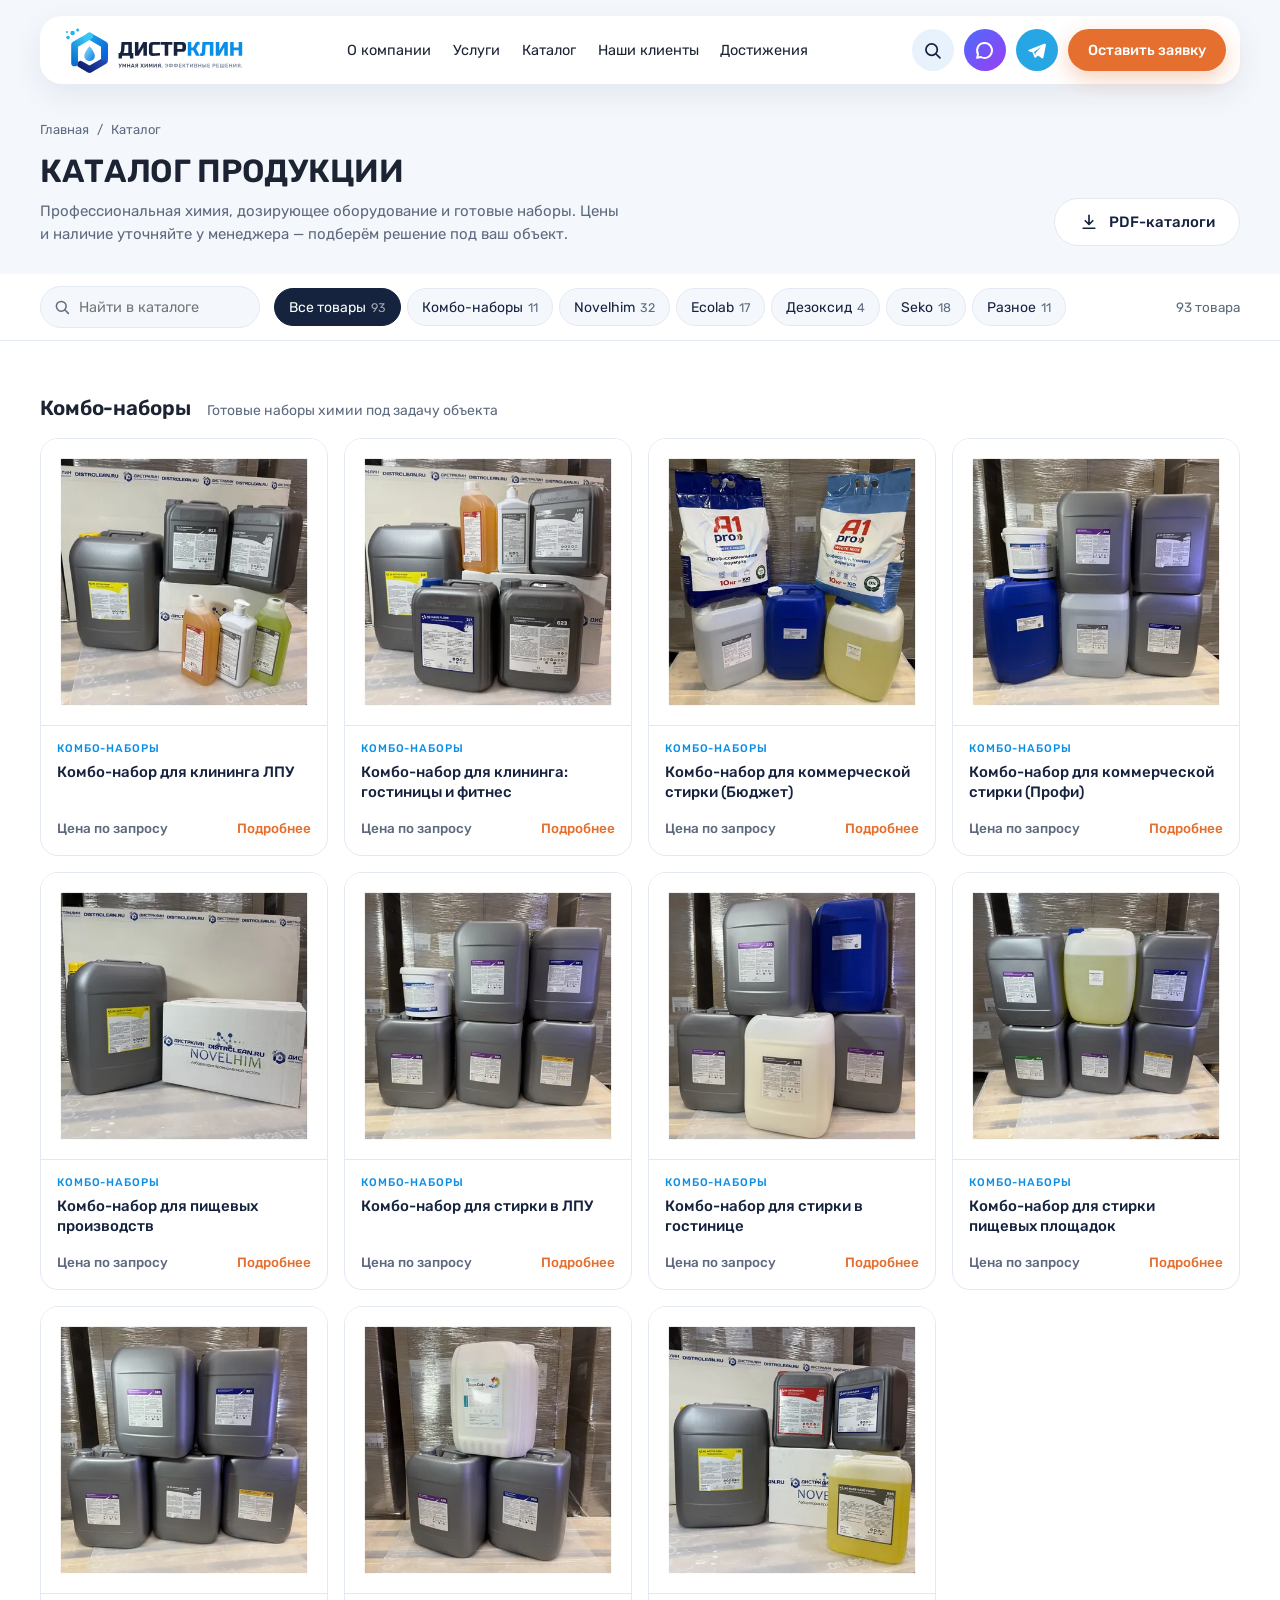
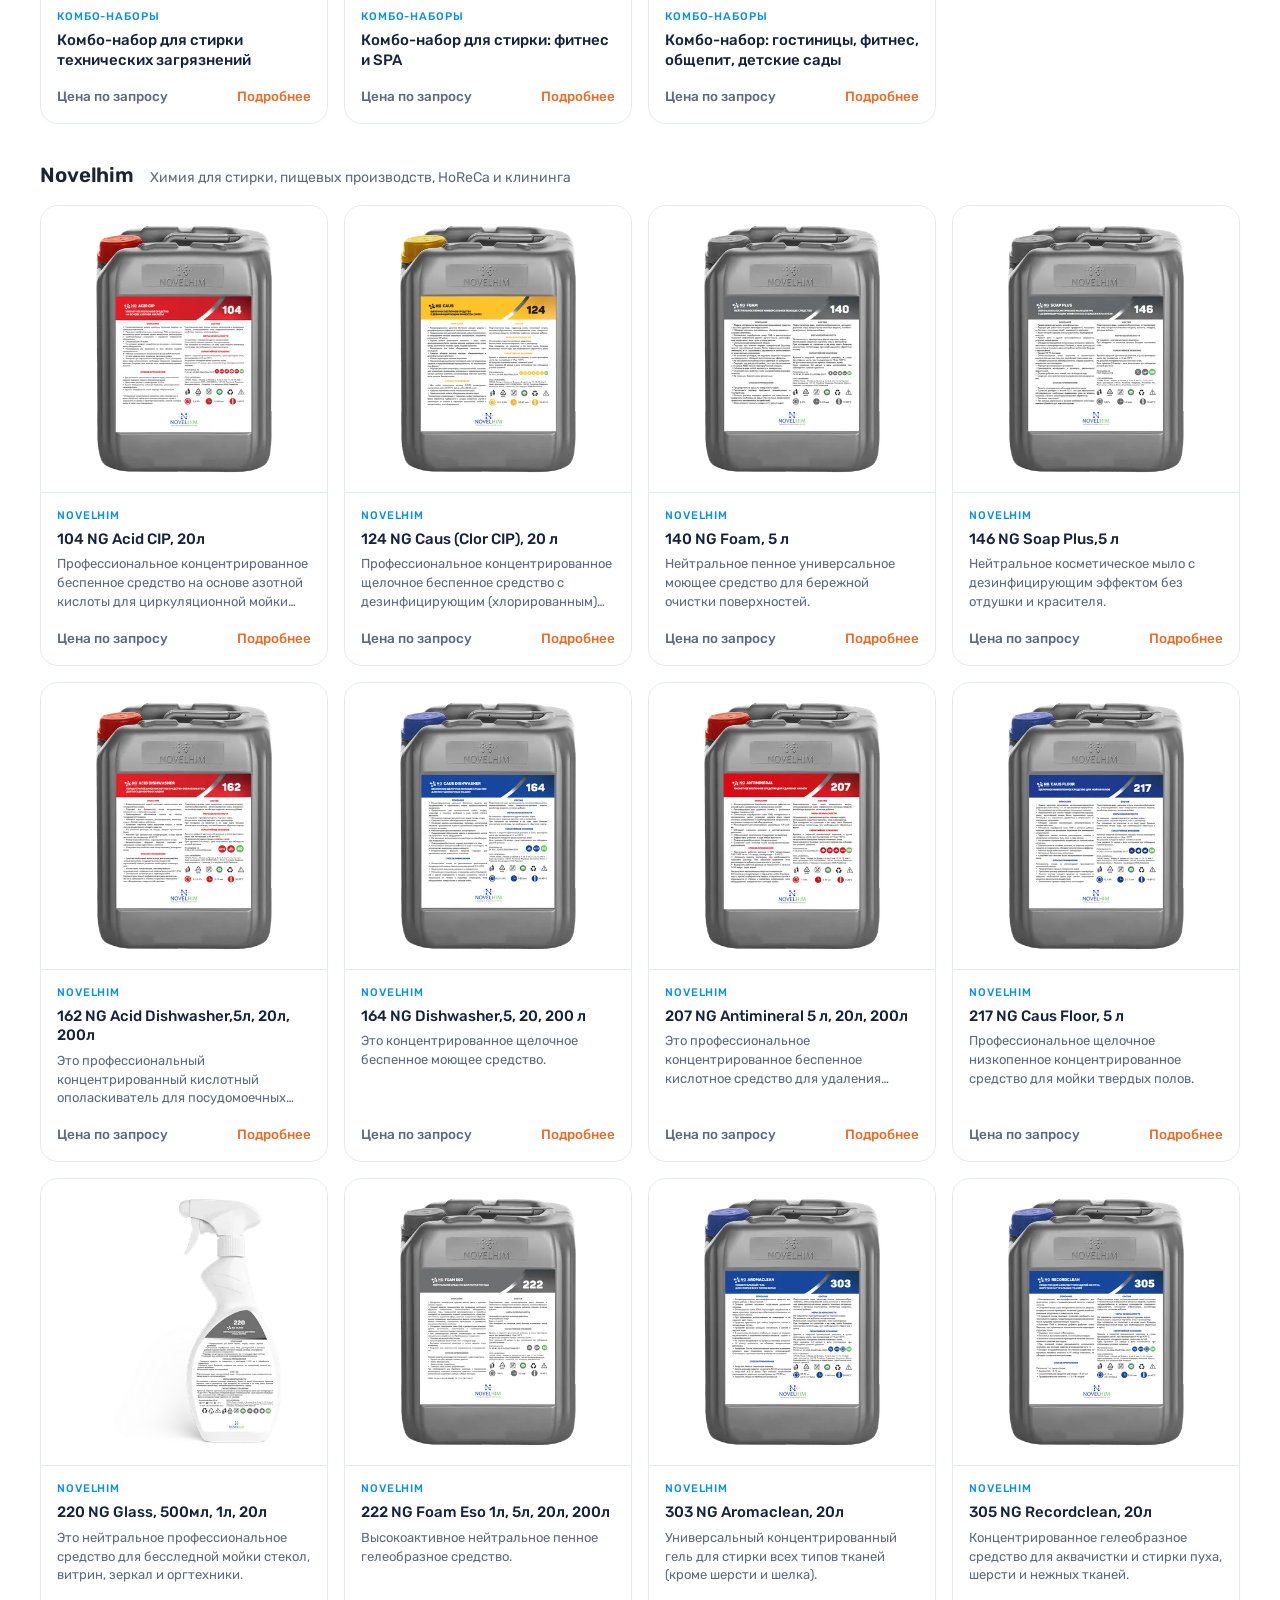
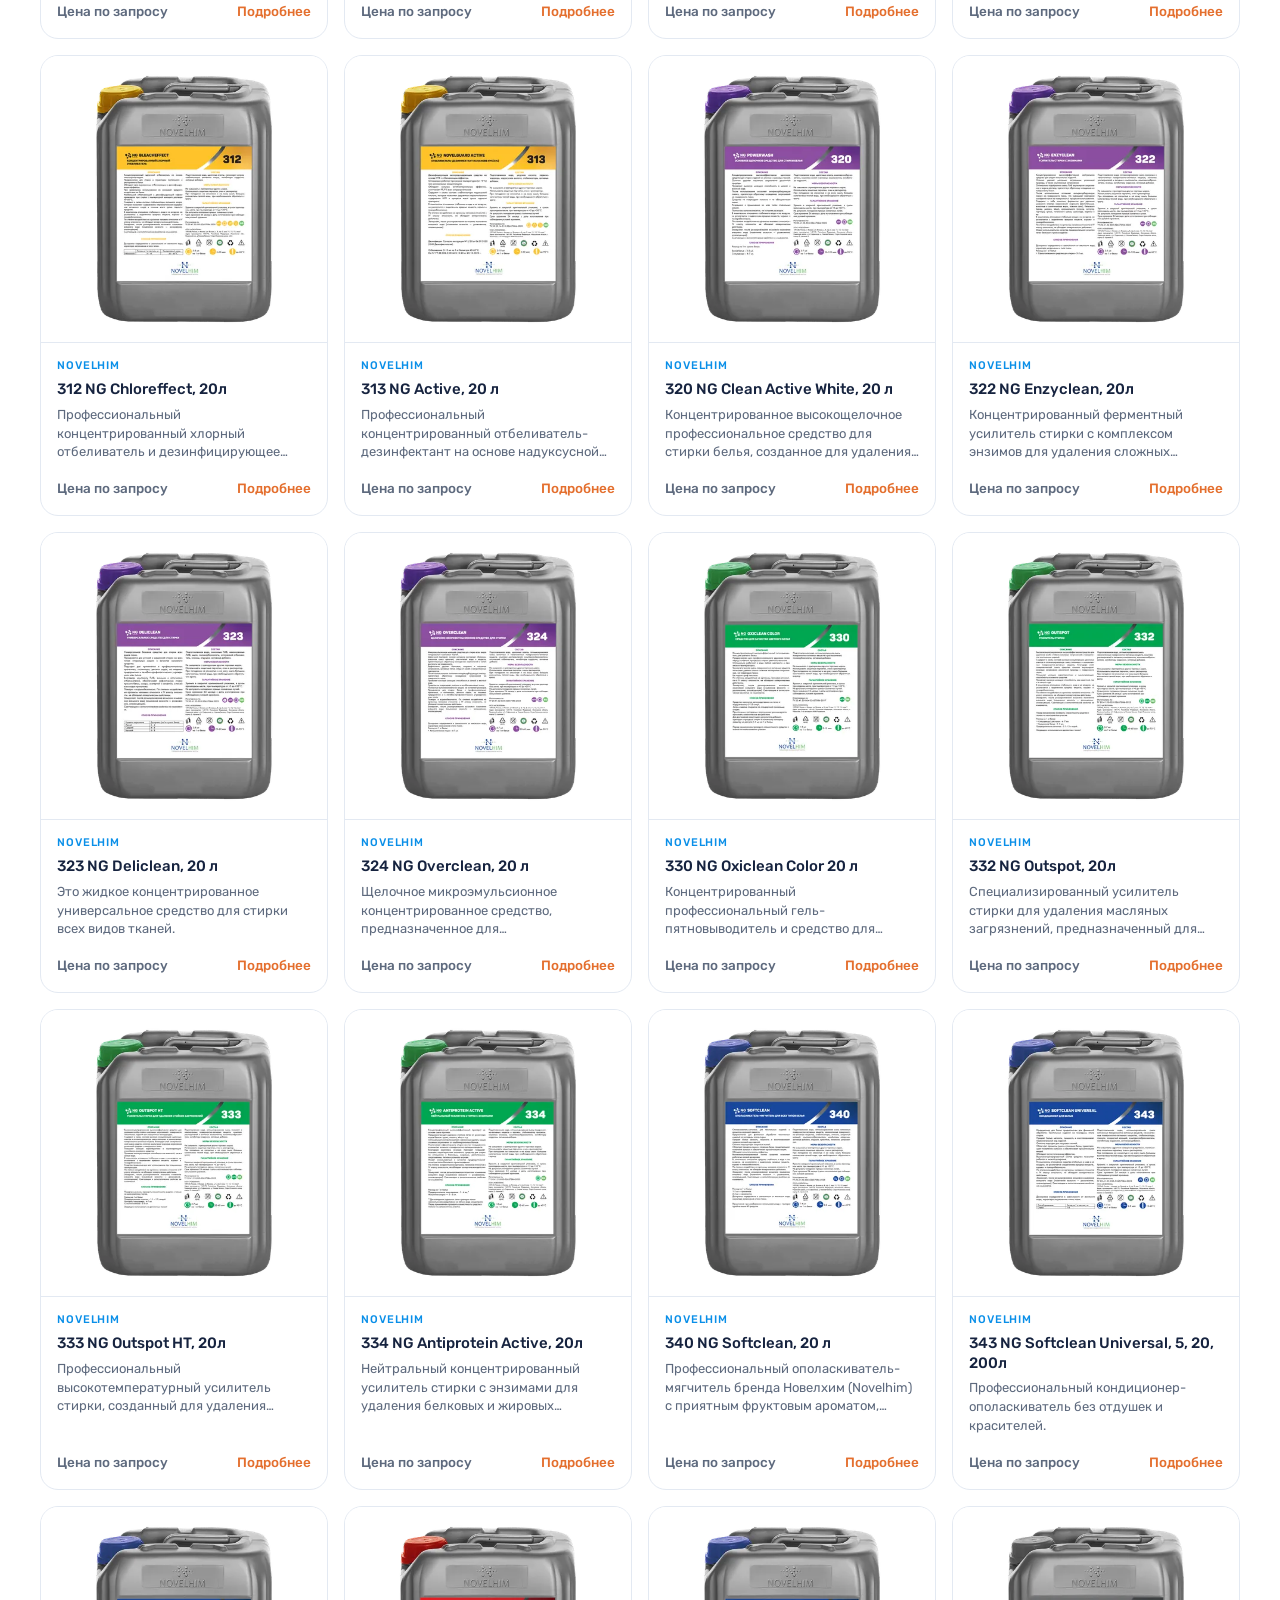
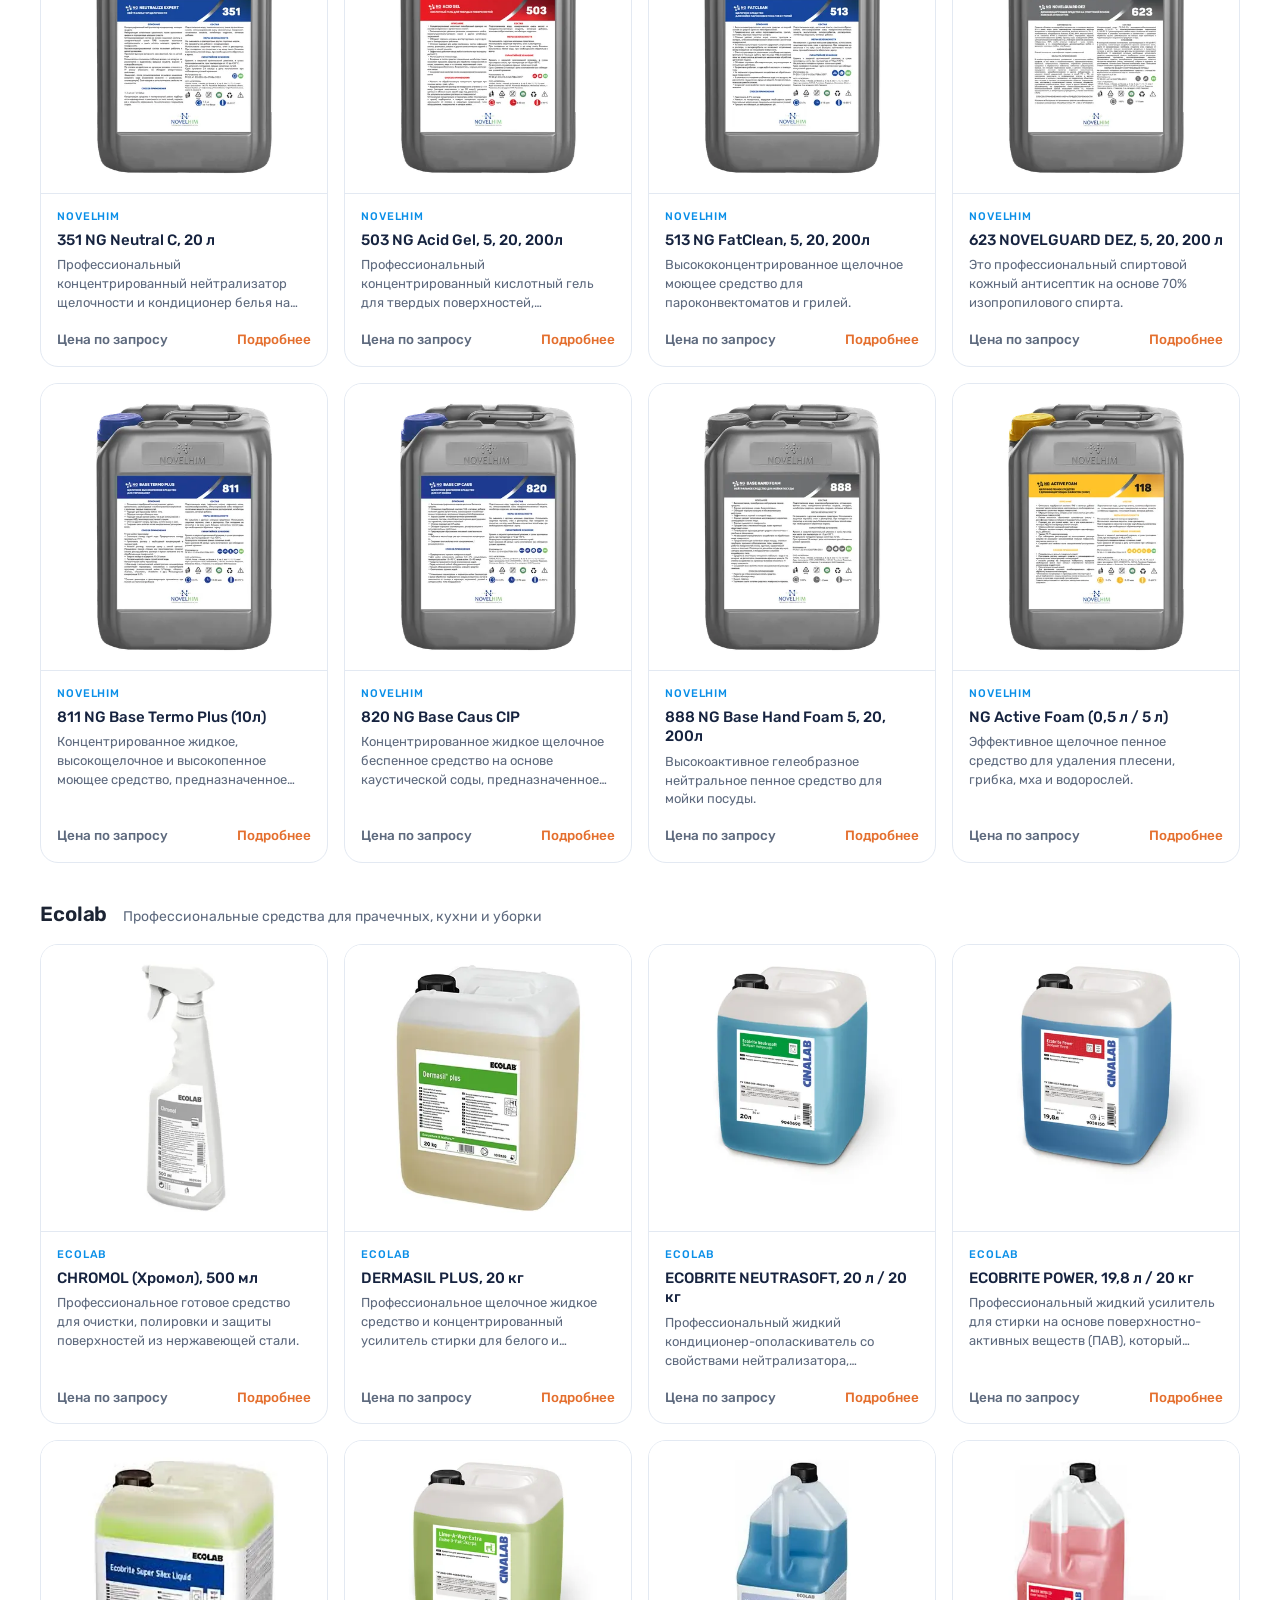
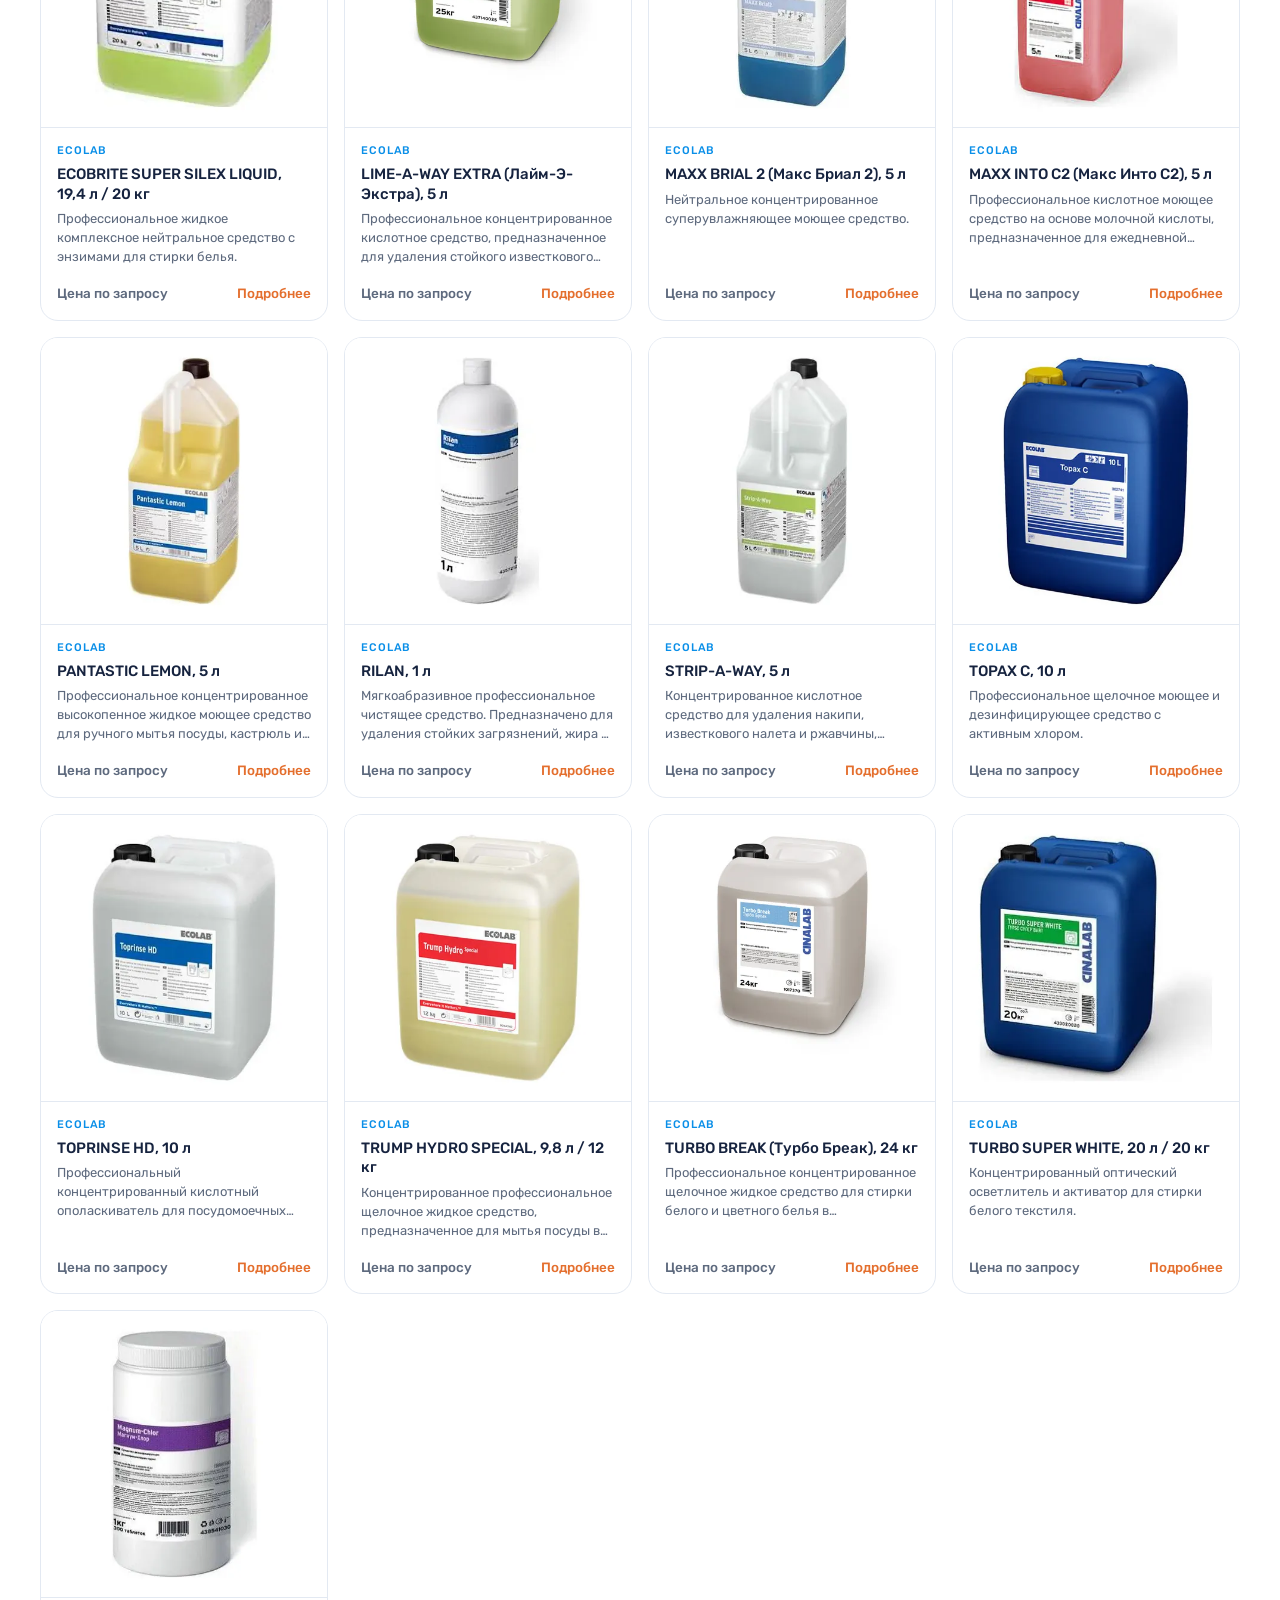
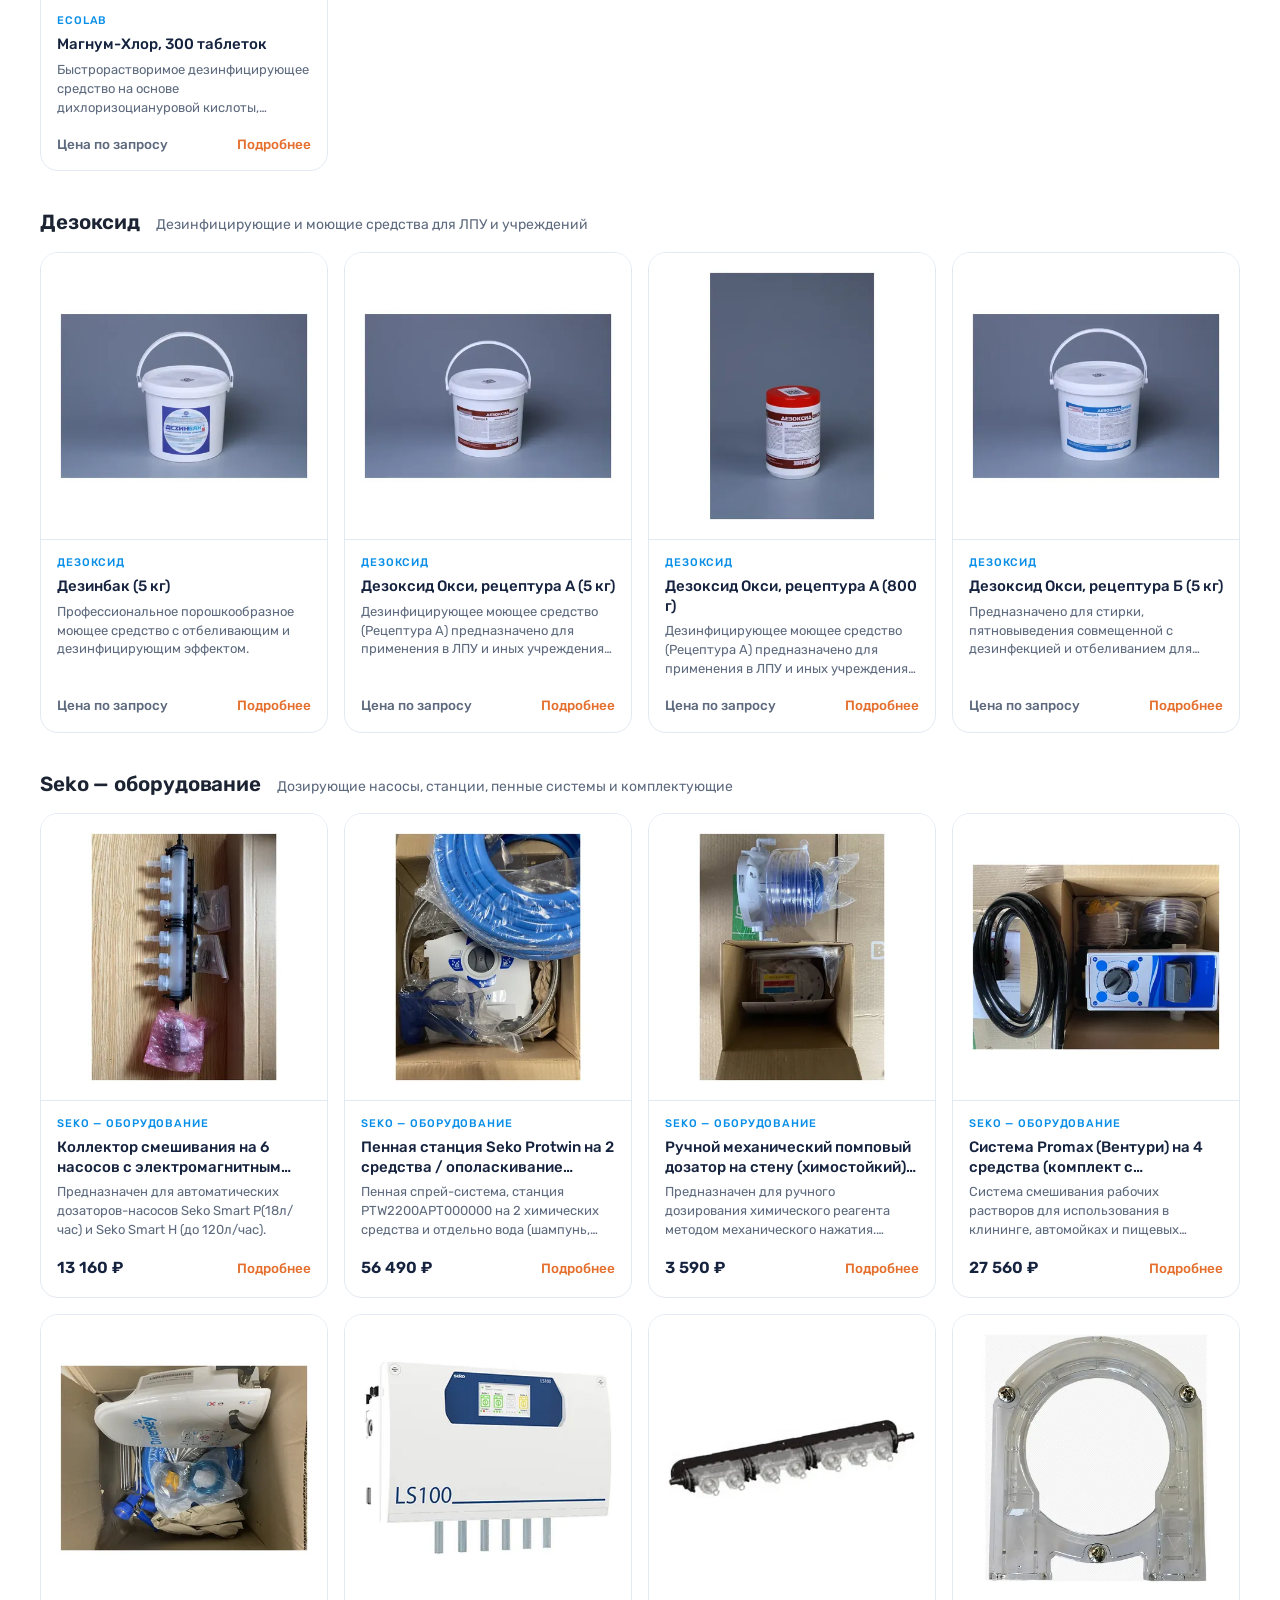
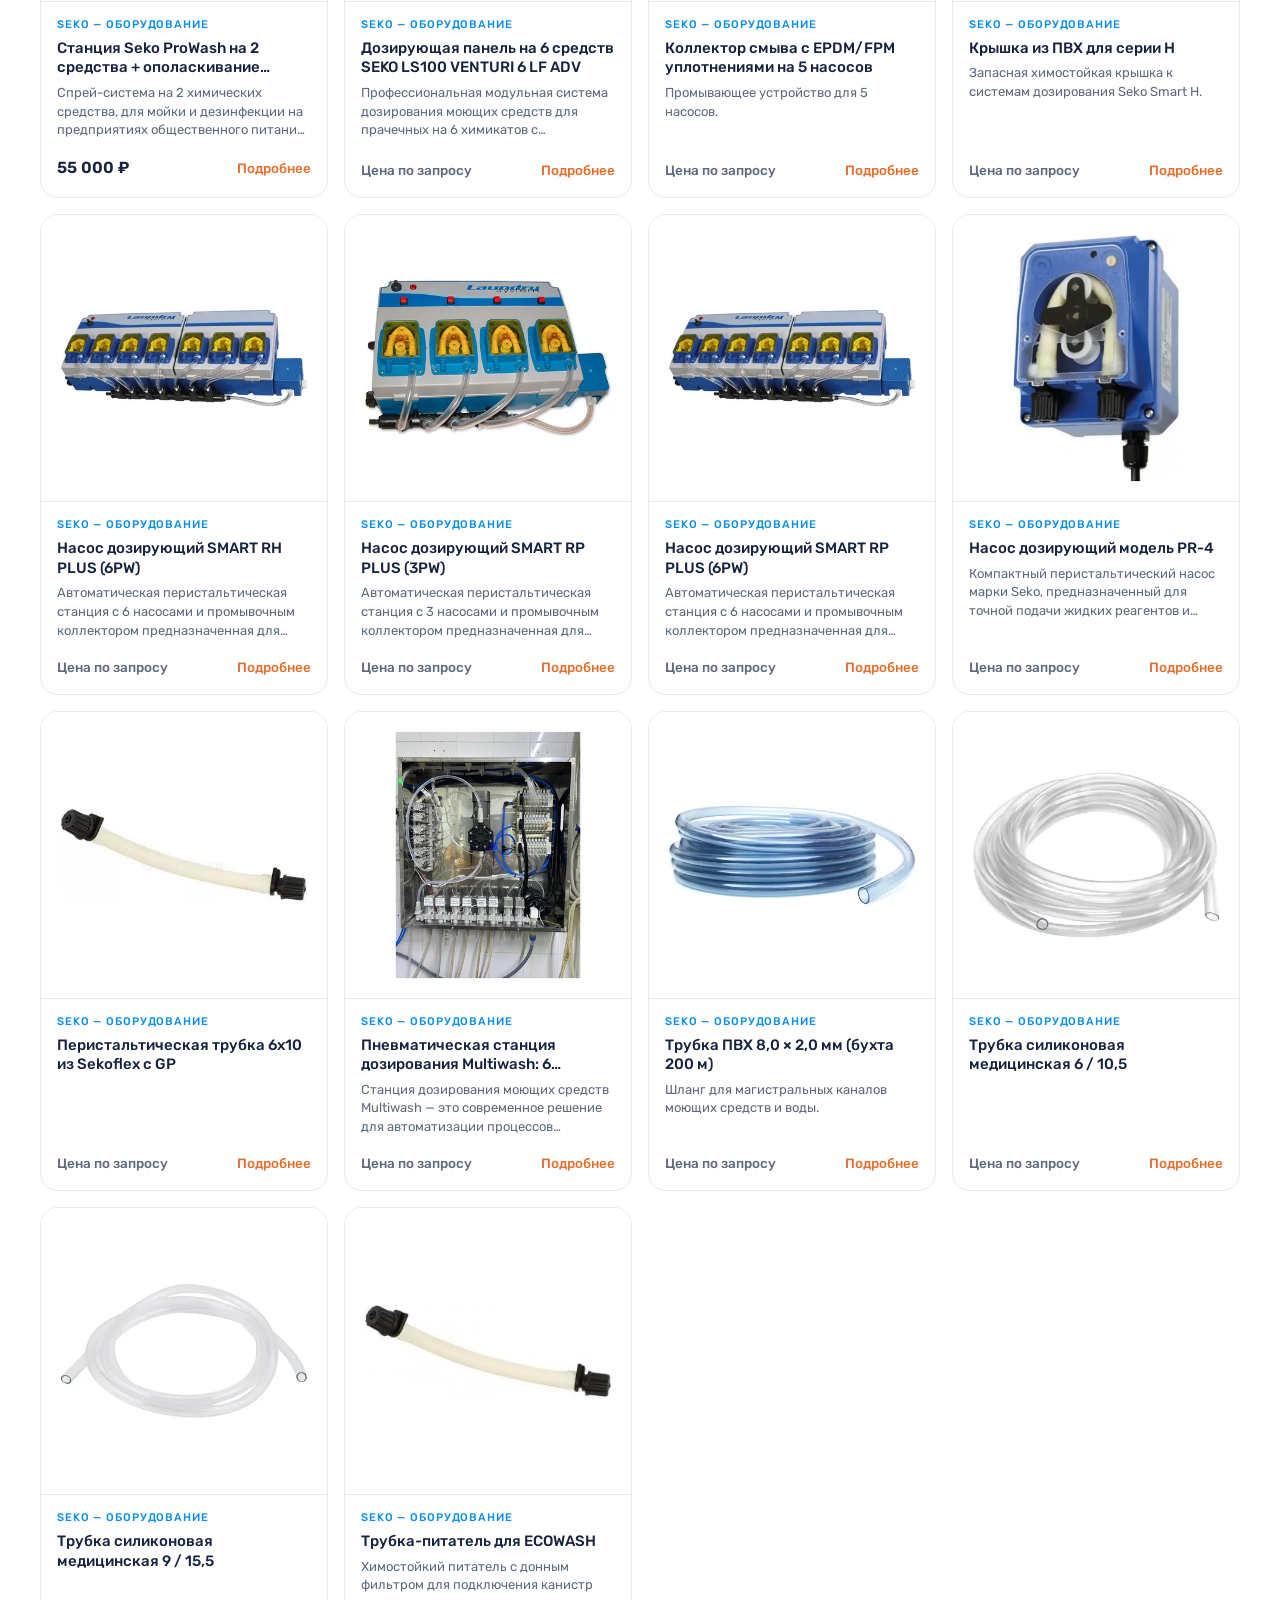
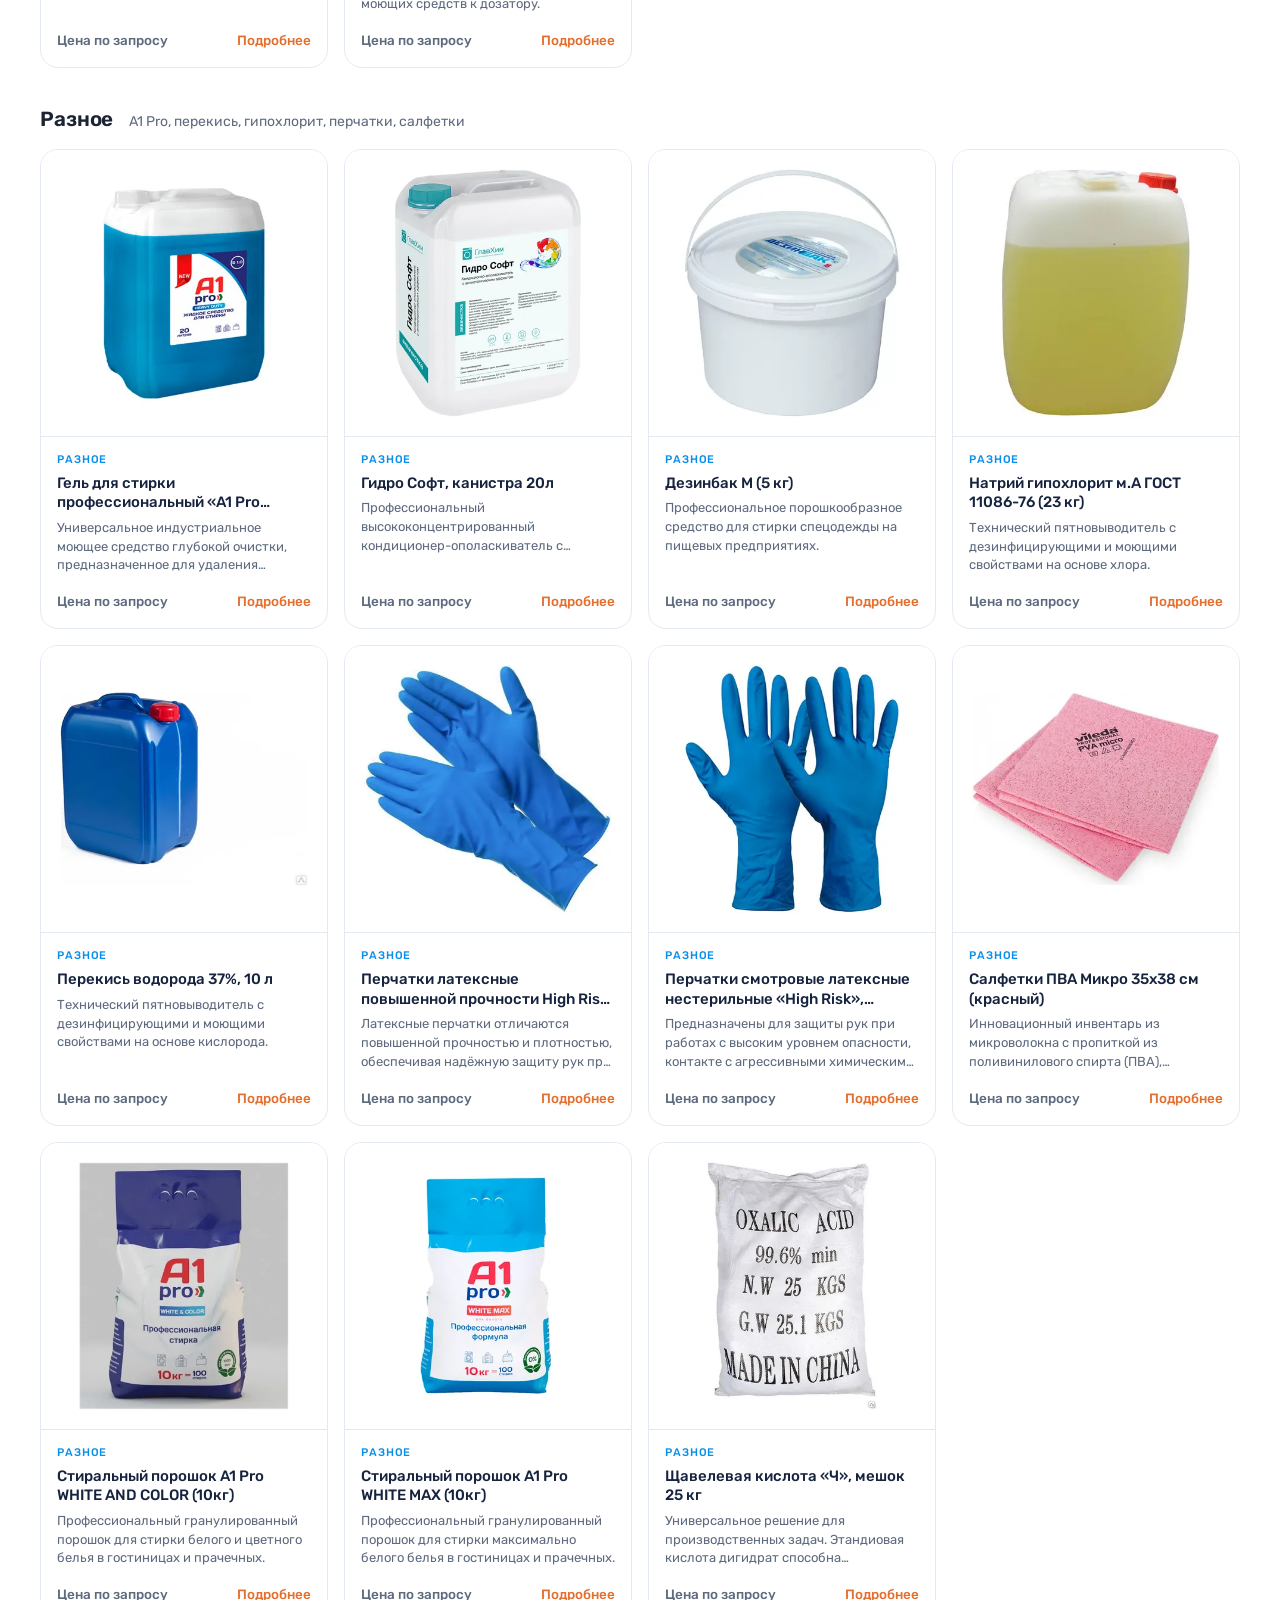
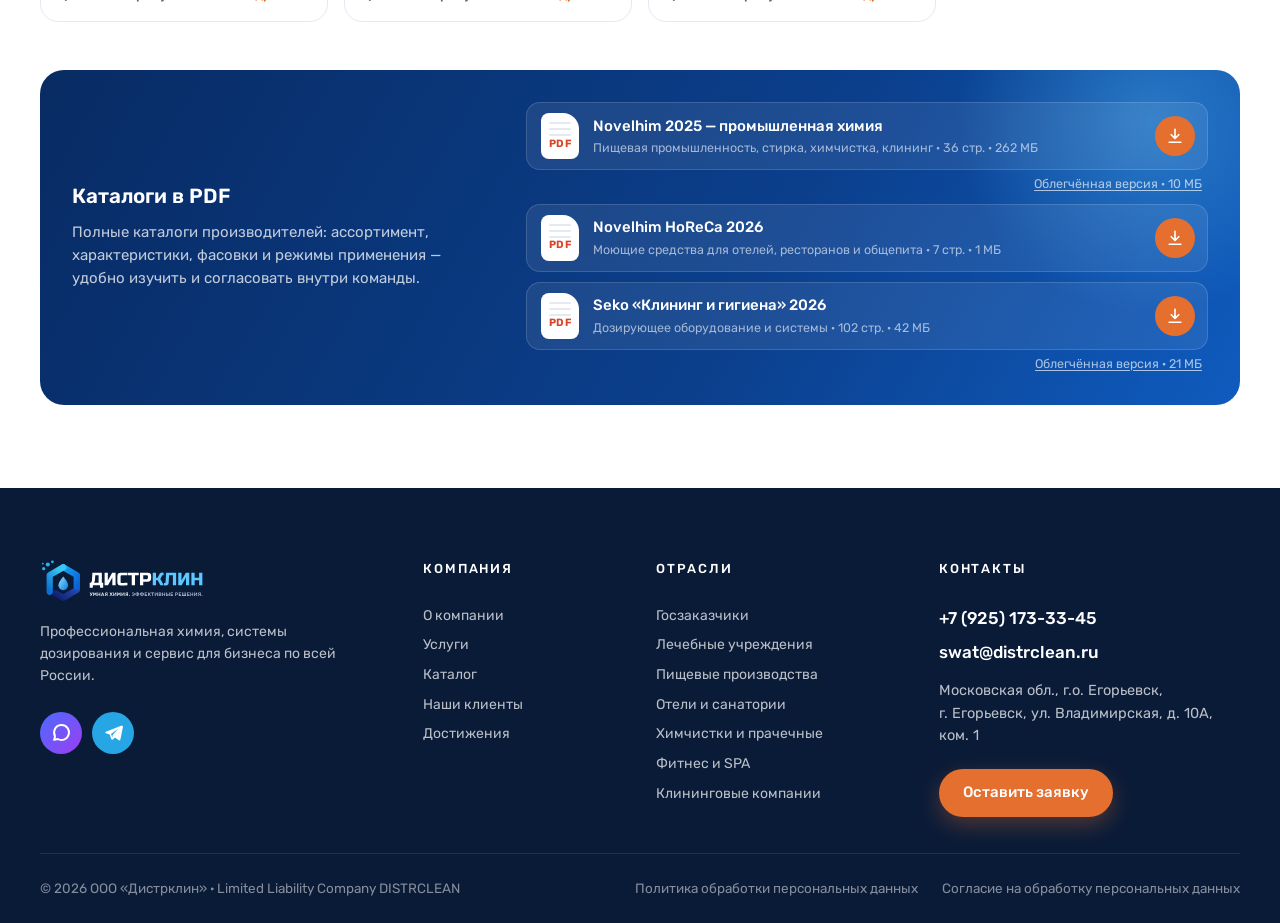
==== commit 8fc06ab3: "PDF-каталоги: скачивание оригиналов из GitHub Releases + облегчённые версии Co-Authored-By: Claude O" ====
--- a/catalog.html
+++ b/catalog.html
@@ -119,26 +119,28 @@
         <p>Полные каталоги производителей: ассортимент, характеристики, фасовки и&nbsp;режимы применения — удобно изучить и&nbsp;согласовать внутри команды.</p>
       </div>
       <ul class="downloads__list">
-        <li>
-          <a class="dl" href="assets/pdf/novelhim-2025.pdf" download target="_blank" rel="noopener">
+        <li class="dl-row">
+          <a class="dl" href="https://github.com/depresar/Distrclean/releases/download/Catalog/2025.1.pdf" download>
             <span class="dl__icon" aria-hidden="true">PDF</span>
-            <span class="dl__text"><span class="dl__name">Novelhim 2025 — промышленная химия</span><span class="dl__meta">Пищевая промышленность, стирка, химчистка, клининг · 36 стр. · 10 МБ</span></span>
+            <span class="dl__text"><span class="dl__name">Novelhim 2025 — промышленная химия</span><span class="dl__meta">Пищевая промышленность, стирка, химчистка, клининг · 36 стр. · 262 МБ</span></span>
             <span class="dl__btn" aria-hidden="true"><svg viewBox="0 0 24 24"><path d="M12 4v11m0 0-4.5-4.5M12 15l4.5-4.5M5 19.5h14" fill="none" stroke="currentColor" stroke-width="2" stroke-linecap="round" stroke-linejoin="round"/></svg></span>
           </a>
+          <a class="dl__lite" href="assets/pdf/novelhim-2025.pdf" download>Облегчённая версия · 10 МБ</a>
         </li>
-        <li>
-          <a class="dl" href="assets/pdf/novelhim-horeca-2026.pdf" download target="_blank" rel="noopener">
+        <li class="dl-row">
+          <a class="dl" href="https://github.com/depresar/Distrclean/releases/download/Catalog/HoReCa.2026.pdf" download>
             <span class="dl__icon" aria-hidden="true">PDF</span>
             <span class="dl__text"><span class="dl__name">Novelhim HoReCa 2026</span><span class="dl__meta">Моющие средства для отелей, ресторанов и общепита · 7 стр. · 1 МБ</span></span>
             <span class="dl__btn" aria-hidden="true"><svg viewBox="0 0 24 24"><path d="M12 4v11m0 0-4.5-4.5M12 15l4.5-4.5M5 19.5h14" fill="none" stroke="currentColor" stroke-width="2" stroke-linecap="round" stroke-linejoin="round"/></svg></span>
           </a>
         </li>
-        <li>
-          <a class="dl" href="assets/pdf/seko-cleaning-hygiene-2026.pdf" download target="_blank" rel="noopener">
+        <li class="dl-row">
+          <a class="dl" href="https://github.com/depresar/Distrclean/releases/download/Catalog/SEKO.2026.C_H.Catalogue.RU.V07_HR.pdf" download>
             <span class="dl__icon" aria-hidden="true">PDF</span>
-            <span class="dl__text"><span class="dl__name">Seko «Клининг и гигиена» 2026</span><span class="dl__meta">Дозирующее оборудование и системы · 102 стр. · 21 МБ</span></span>
+            <span class="dl__text"><span class="dl__name">Seko «Клининг и гигиена» 2026</span><span class="dl__meta">Дозирующее оборудование и системы · 102 стр. · 42 МБ</span></span>
             <span class="dl__btn" aria-hidden="true"><svg viewBox="0 0 24 24"><path d="M12 4v11m0 0-4.5-4.5M12 15l4.5-4.5M5 19.5h14" fill="none" stroke="currentColor" stroke-width="2" stroke-linecap="round" stroke-linejoin="round"/></svg></span>
           </a>
+          <a class="dl__lite" href="assets/pdf/seko-cleaning-hygiene-2026.pdf" download>Облегчённая версия · 21 МБ</a>
         </li>
       </ul>
     </div>
--- a/css/style.css
+++ b/css/style.css
@@ -319,6 +319,9 @@
 .dl__btn { margin-left: auto; width: 40px; height: 40px; border-radius: 50%; background: var(--orange); display: grid; place-items: center; flex: none; transition: transform .25s var(--ease); }
 .dl__btn svg { width: 20px; height: 20px; }
 .dl:hover .dl__btn { transform: translateY(2px); }
+.dl-row { display: grid; gap: 4px; }
+.dl__lite { justify-self: end; font-size: 12.5px; color: rgba(255,255,255,.65); text-decoration: underline; text-underline-offset: 2px; padding: 0 6px; }
+.dl__lite:hover { color: #fff; }
 
 /* =========================================================
    О КОМПАНИИ
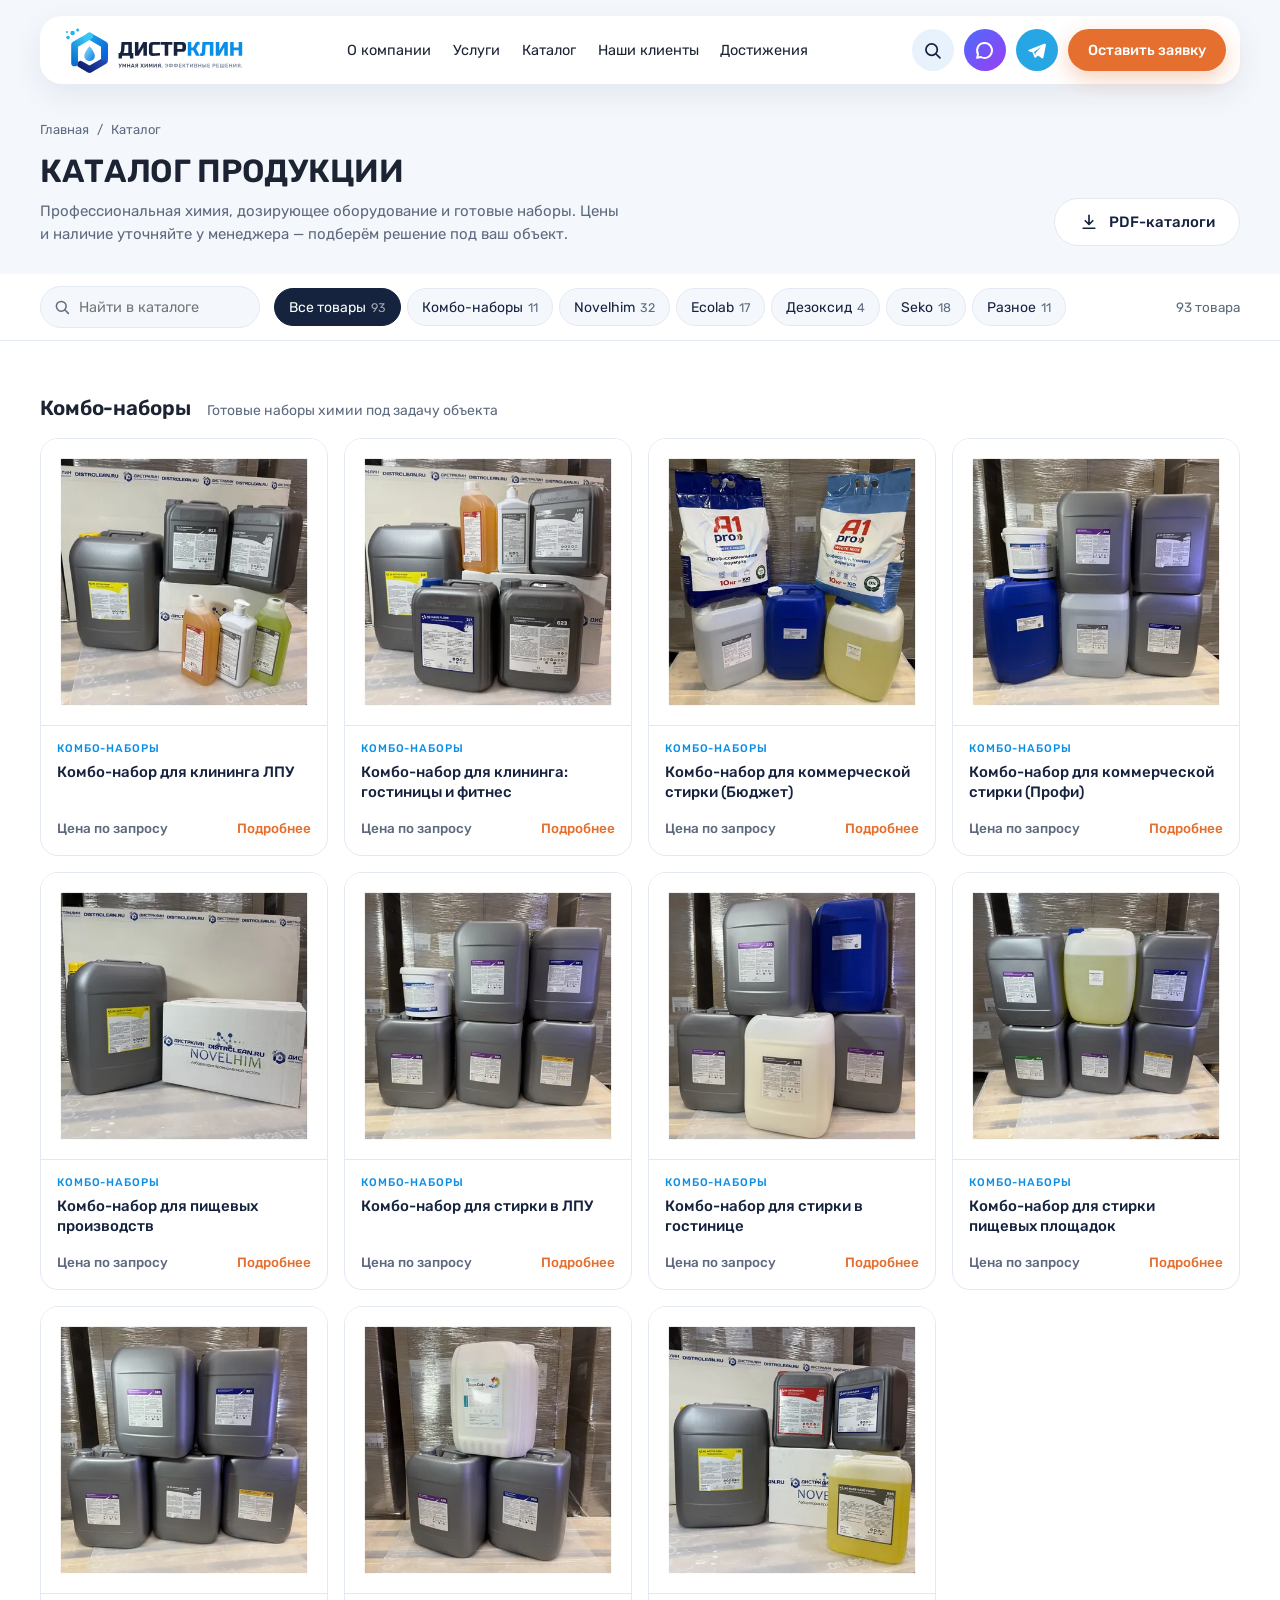
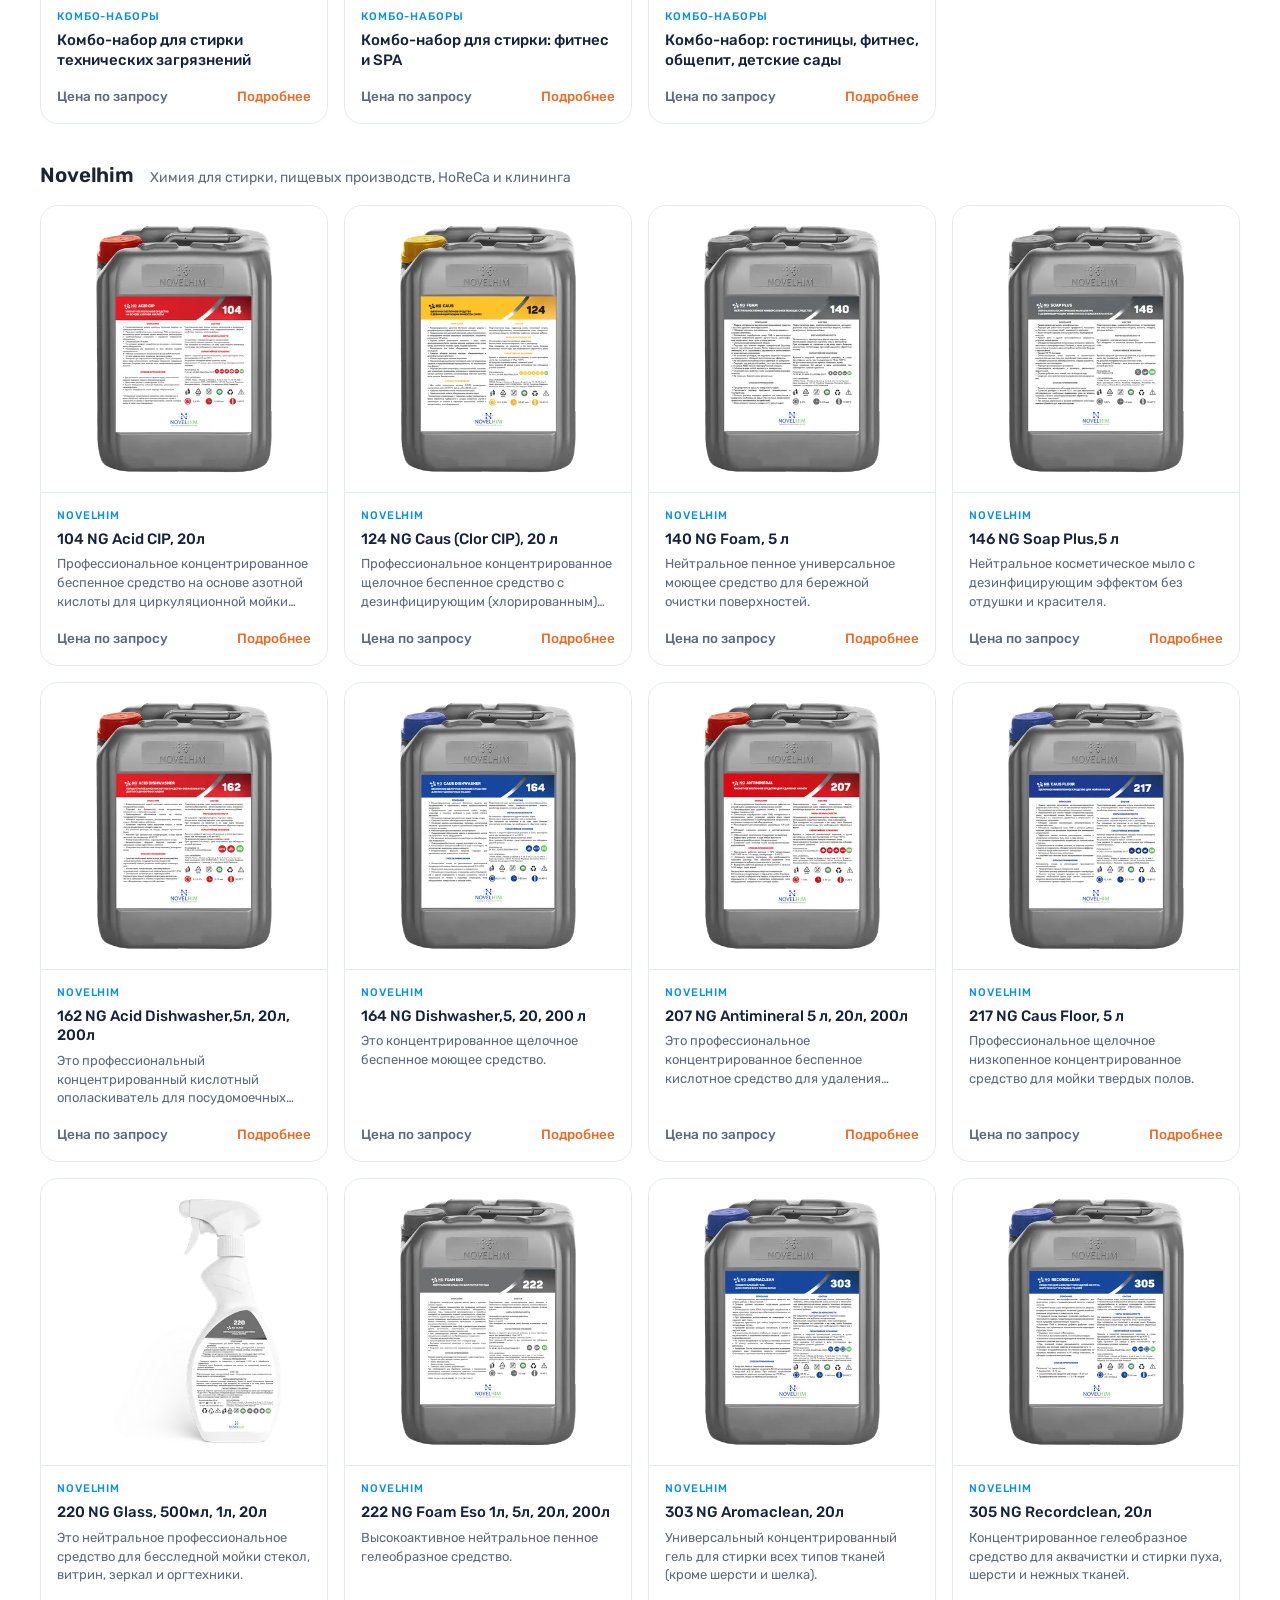
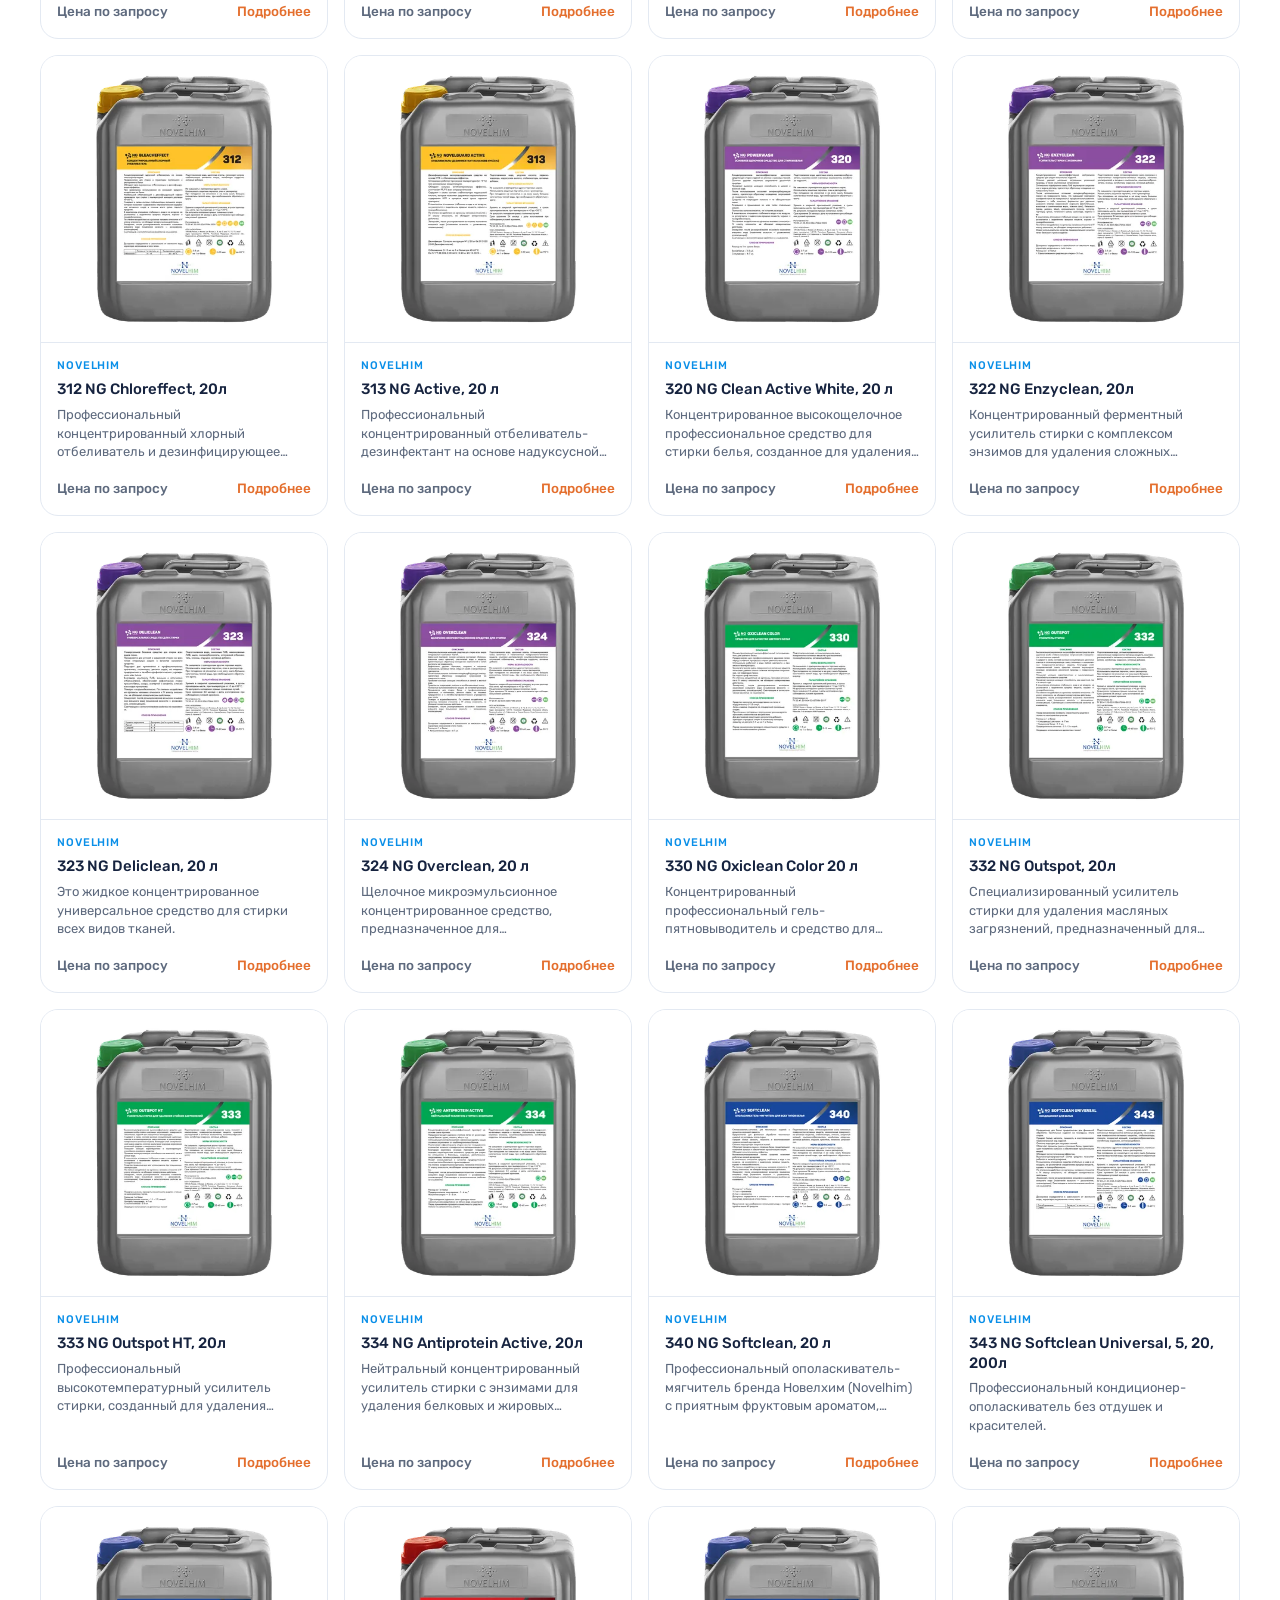
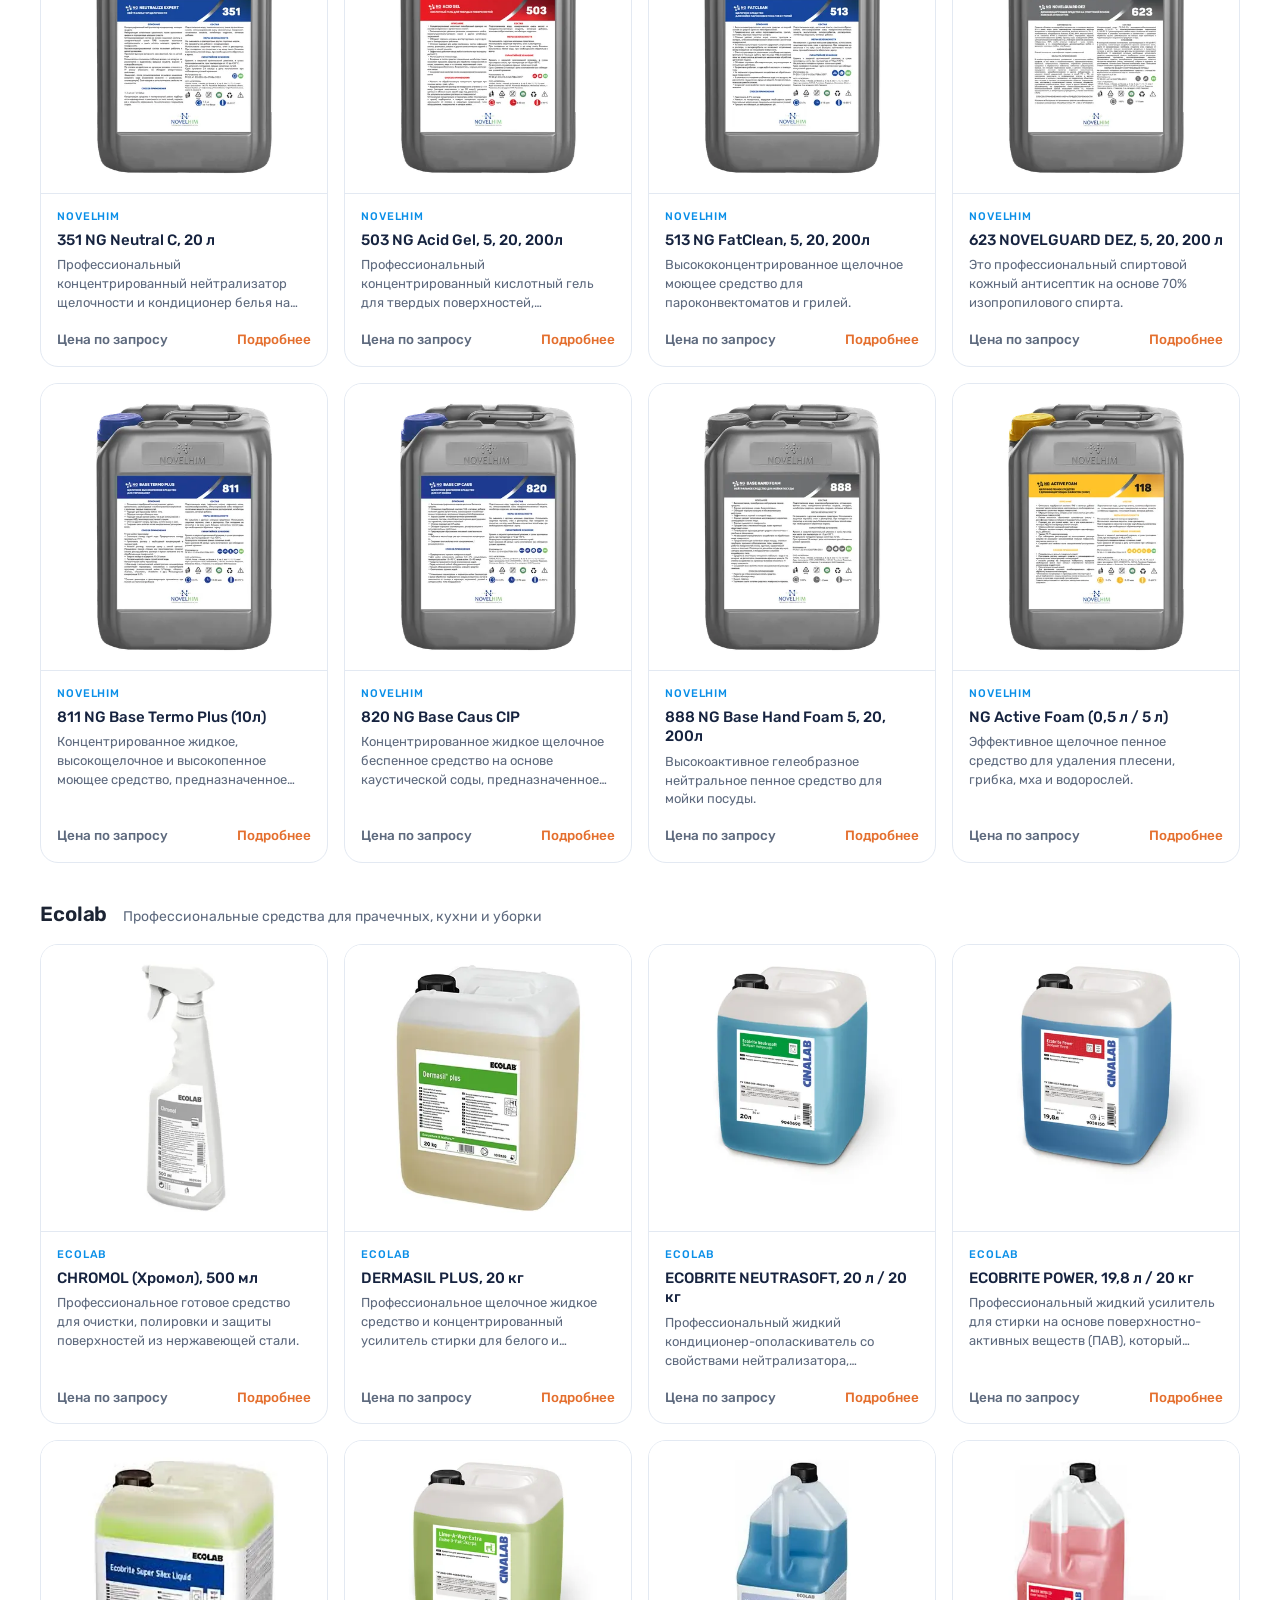
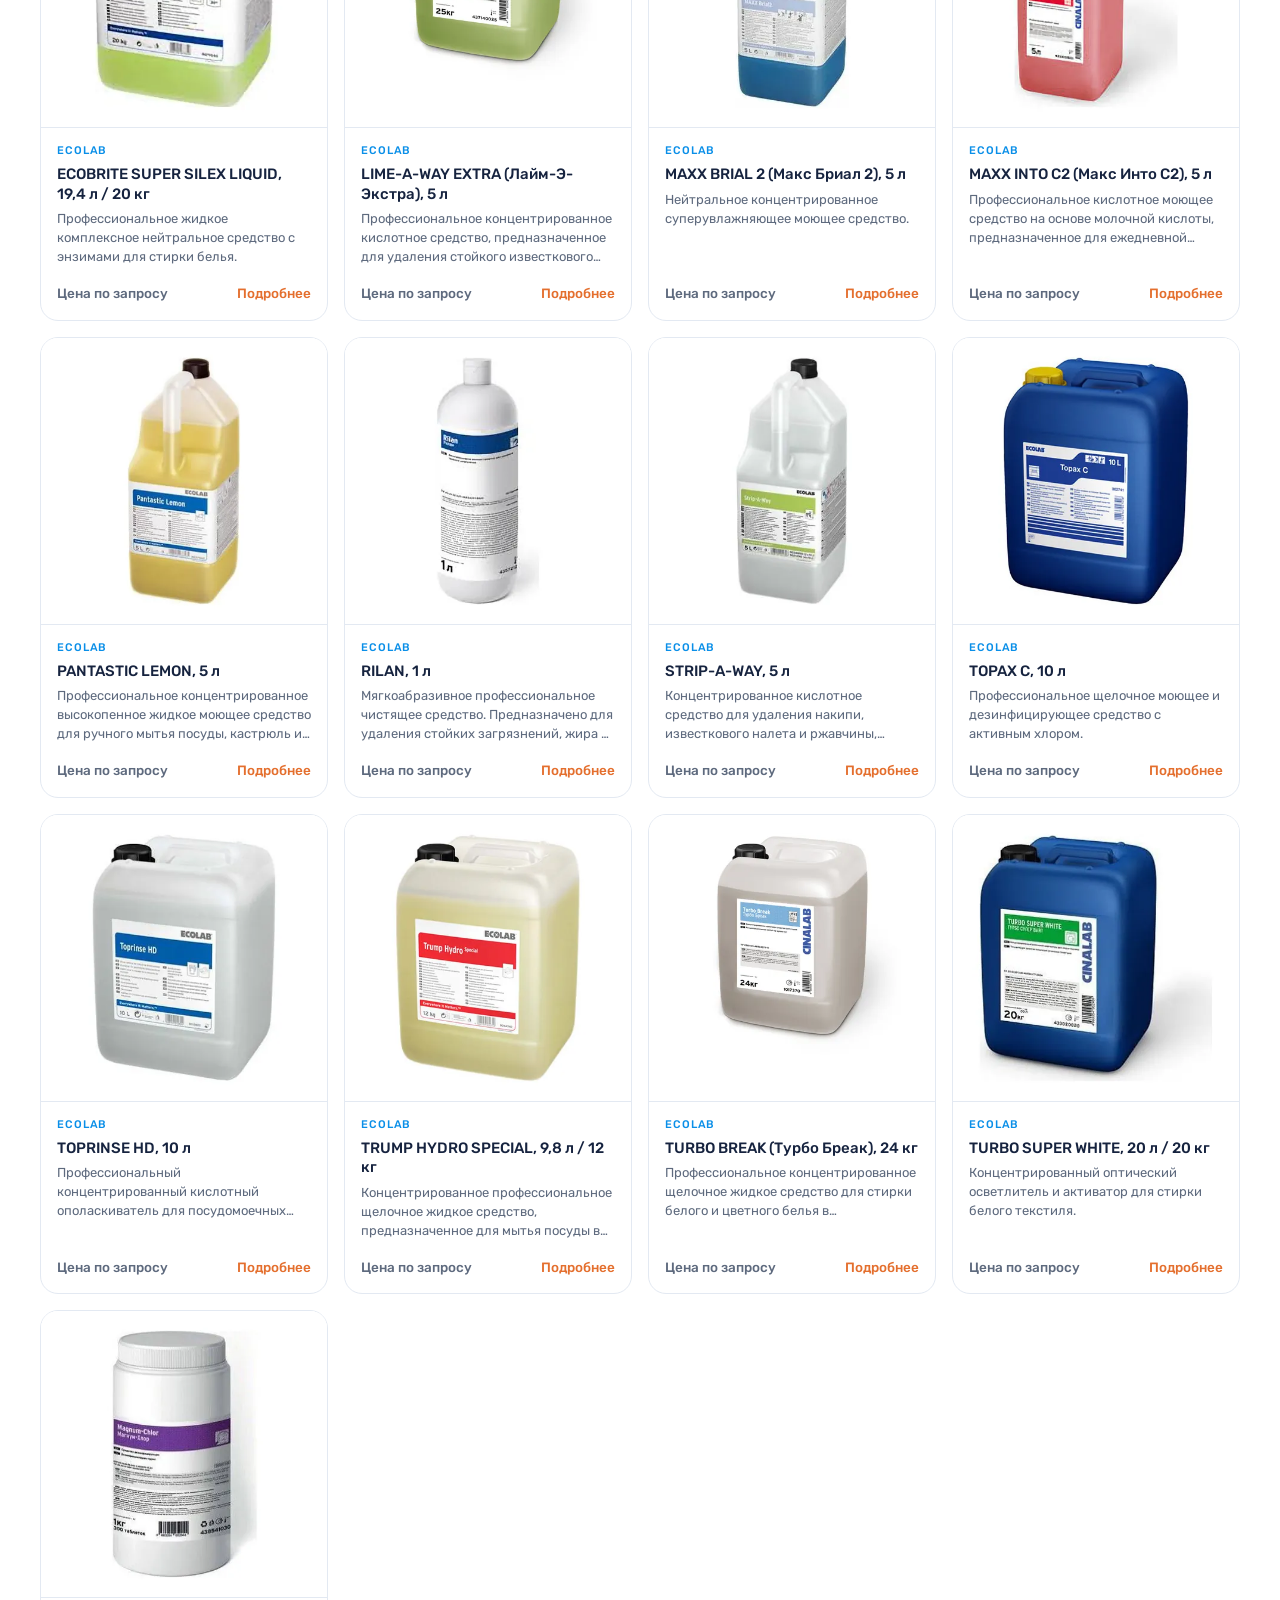
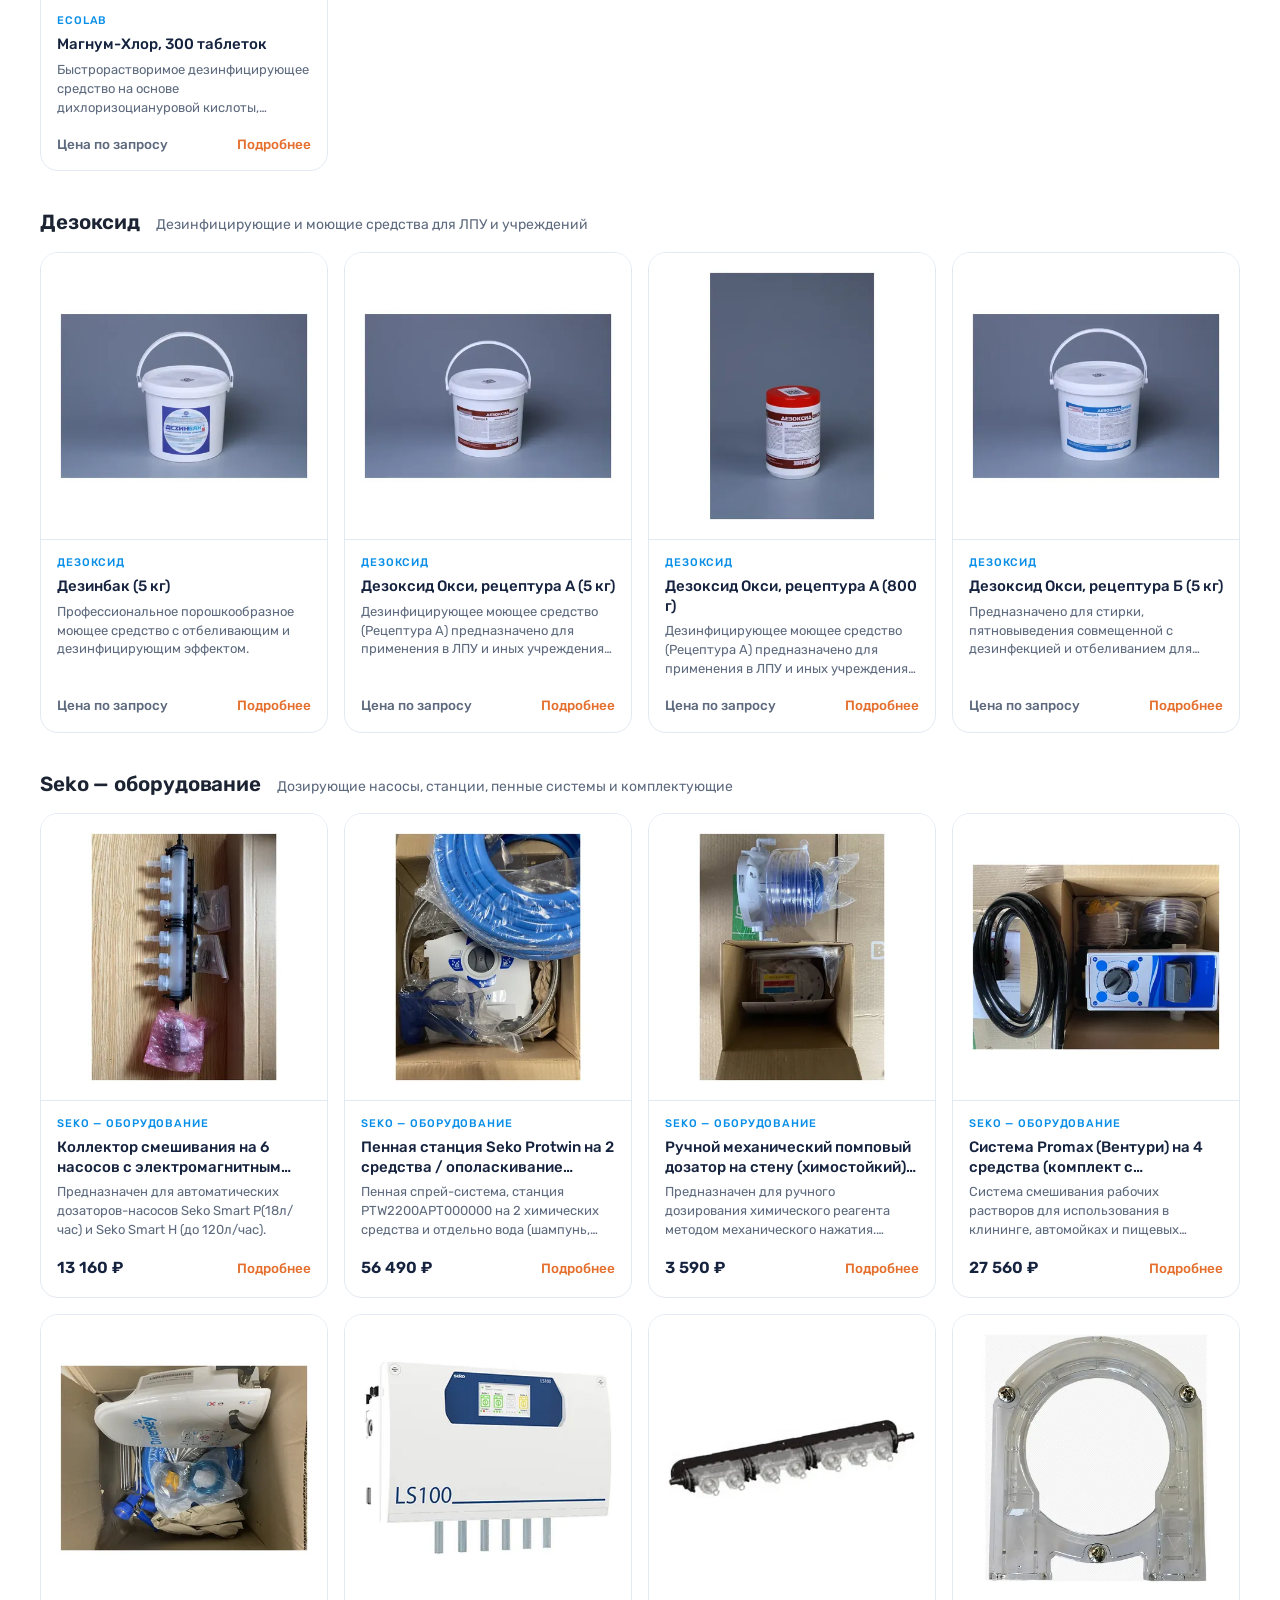
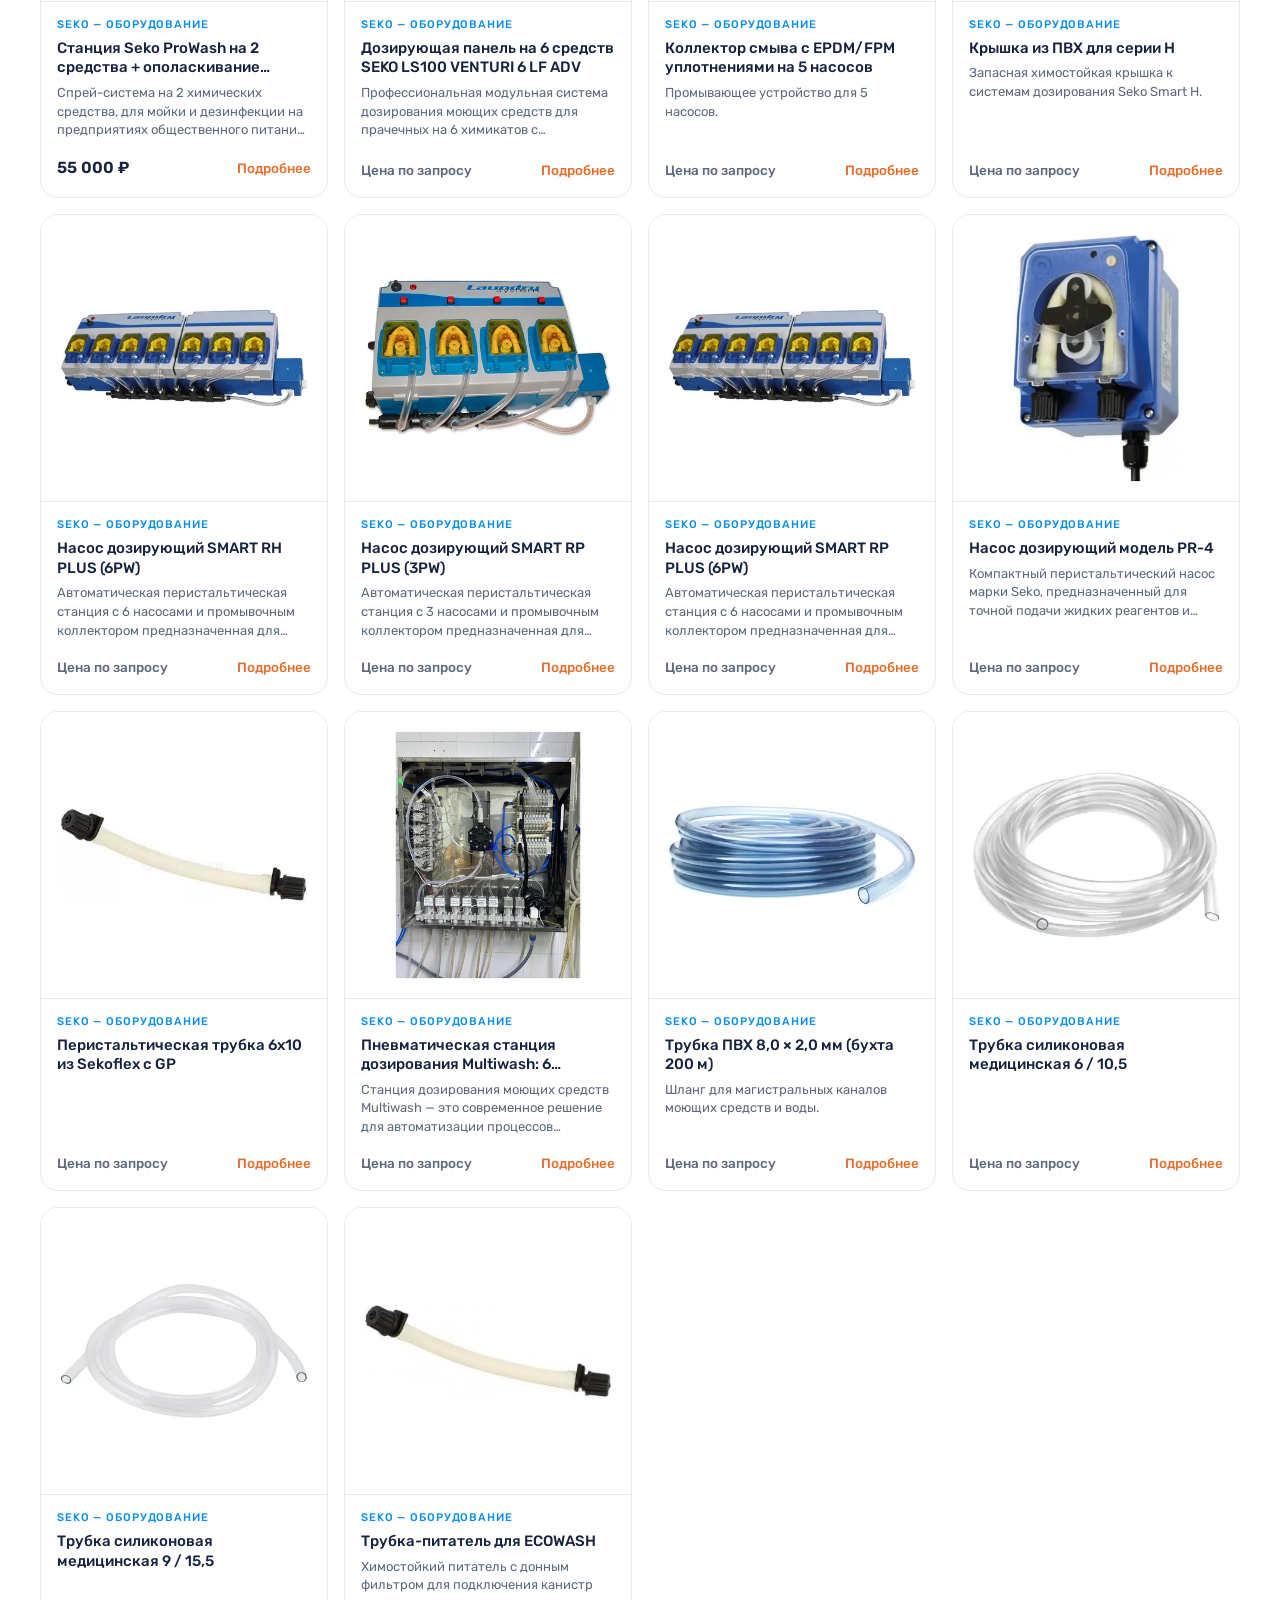
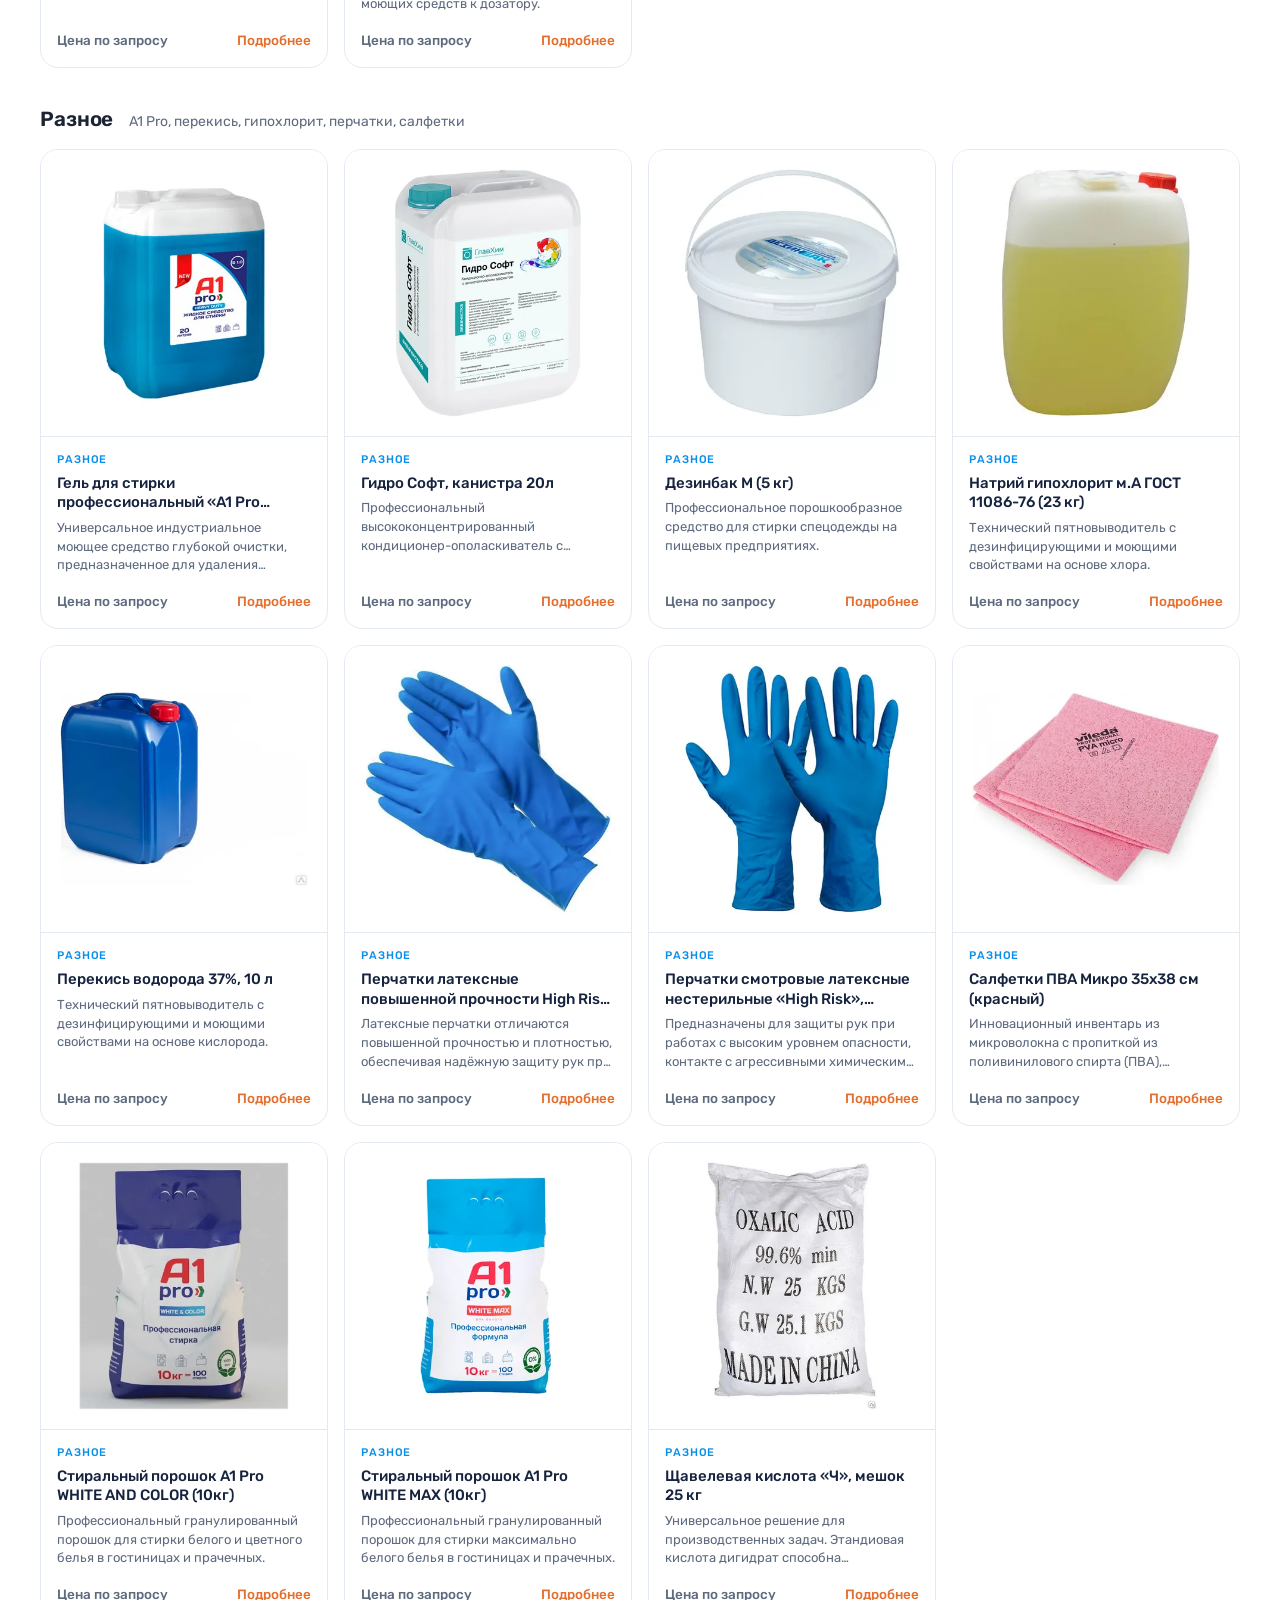
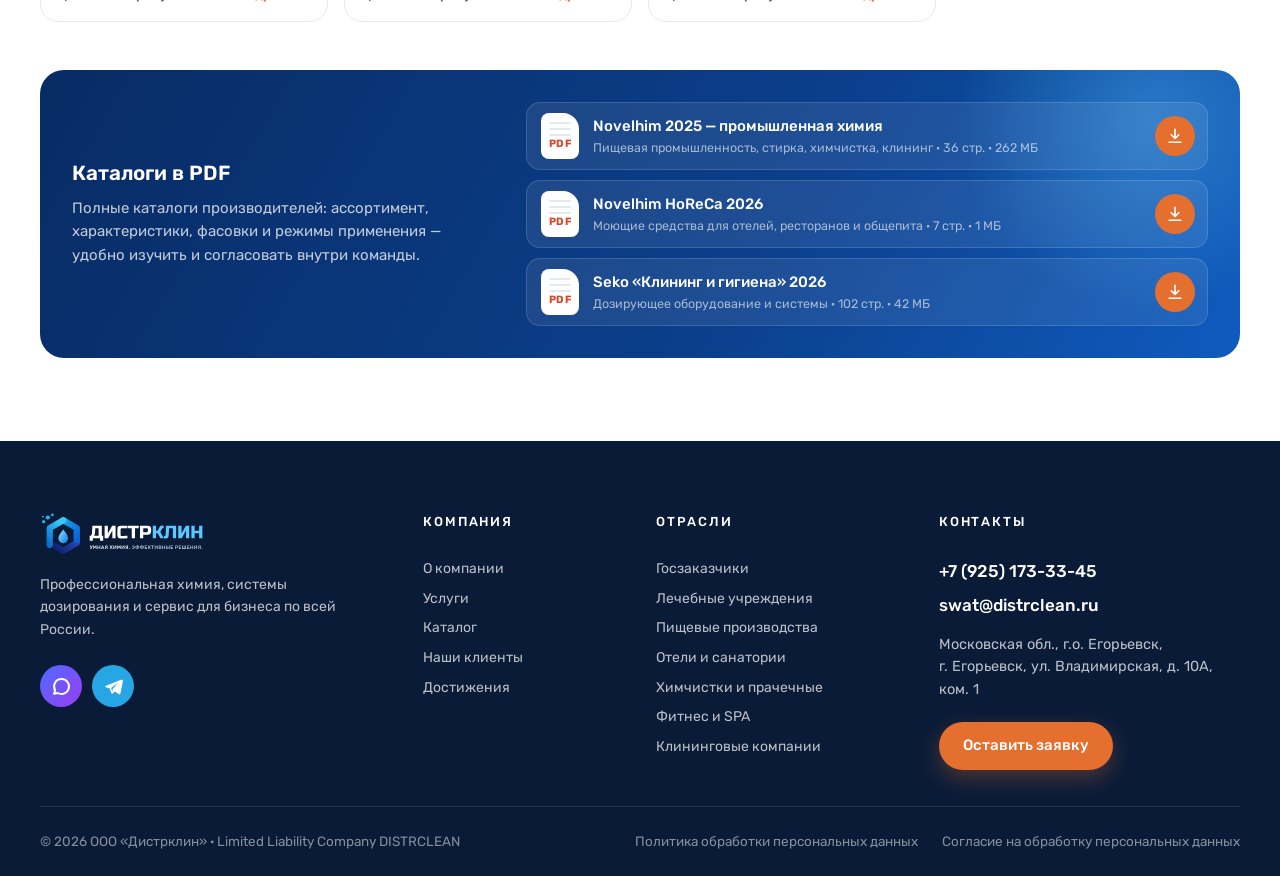
==== commit c89398da: "Мобильная шапка с отступами, медленнее анимация цифр, фикс прокрутки сертификатов, каталог открывает" ====
--- a/catalog.html
+++ b/catalog.html
@@ -125,7 +125,6 @@
             <span class="dl__text"><span class="dl__name">Novelhim 2025 — промышленная химия</span><span class="dl__meta">Пищевая промышленность, стирка, химчистка, клининг · 36 стр. · 262 МБ</span></span>
             <span class="dl__btn" aria-hidden="true"><svg viewBox="0 0 24 24"><path d="M12 4v11m0 0-4.5-4.5M12 15l4.5-4.5M5 19.5h14" fill="none" stroke="currentColor" stroke-width="2" stroke-linecap="round" stroke-linejoin="round"/></svg></span>
           </a>
-          <a class="dl__lite" href="assets/pdf/novelhim-2025.pdf" download>Облегчённая версия · 10 МБ</a>
         </li>
         <li class="dl-row">
           <a class="dl" href="https://github.com/depresar/Distrclean/releases/download/Catalog/HoReCa.2026.pdf" download>
@@ -140,7 +139,6 @@
             <span class="dl__text"><span class="dl__name">Seko «Клининг и гигиена» 2026</span><span class="dl__meta">Дозирующее оборудование и системы · 102 стр. · 42 МБ</span></span>
             <span class="dl__btn" aria-hidden="true"><svg viewBox="0 0 24 24"><path d="M12 4v11m0 0-4.5-4.5M12 15l4.5-4.5M5 19.5h14" fill="none" stroke="currentColor" stroke-width="2" stroke-linecap="round" stroke-linejoin="round"/></svg></span>
           </a>
-          <a class="dl__lite" href="assets/pdf/seko-cleaning-hygiene-2026.pdf" download>Облегчённая версия · 21 МБ</a>
         </li>
       </ul>
     </div>
--- a/css/style.css
+++ b/css/style.css
@@ -140,7 +140,8 @@
   height: 68px; background: rgba(255,255,255,.96);
   border-radius: 22px; box-shadow: var(--shadow);
   padding-left: 24px; padding-right: 14px;
-  max-width: calc(var(--container) + 0px);
+  width: calc(100% - var(--gutter) * 2);
+  max-width: var(--container);
   backdrop-filter: blur(14px); -webkit-backdrop-filter: blur(14px);
   transition: box-shadow .3s, height .3s var(--ease);
 }
@@ -319,9 +320,6 @@
 .dl__btn { margin-left: auto; width: 40px; height: 40px; border-radius: 50%; background: var(--orange); display: grid; place-items: center; flex: none; transition: transform .25s var(--ease); }
 .dl__btn svg { width: 20px; height: 20px; }
 .dl:hover .dl__btn { transform: translateY(2px); }
-.dl-row { display: grid; gap: 4px; }
-.dl__lite { justify-self: end; font-size: 12.5px; color: rgba(255,255,255,.65); text-decoration: underline; text-underline-offset: 2px; padding: 0 6px; }
-.dl__lite:hover { color: #fff; }
 
 /* =========================================================
    О КОМПАНИИ
@@ -349,7 +347,8 @@
 .slider-nav { display: flex; gap: 10px; }
 .awards__track {
   display: grid; grid-auto-flow: column; grid-auto-columns: calc((100% - 4 * 16px) / 5); gap: 16px;
-  overflow-x: auto; scroll-snap-type: x mandatory; scrollbar-width: none; padding-bottom: 4px;
+  overflow-x: auto; overflow-y: hidden; overscroll-behavior-x: contain; touch-action: pan-x pan-y;
+  scroll-snap-type: x mandatory; scrollbar-width: none; padding: 6px 0 4px;
 }
 .awards__track::-webkit-scrollbar { display: none; }
 .cert { margin: 0; scroll-snap-align: start; }
@@ -357,7 +356,7 @@
   width: 100%; aspect-ratio: 3 / 4; border-radius: var(--radius); padding: 12px; background: var(--sky-2);
   border: 1px solid var(--line); display: block; transition: transform .35s var(--ease), box-shadow .35s;
 }
-.cert__frame:hover { transform: translateY(-4px); box-shadow: var(--shadow-lg); }
+.cert__frame:hover { box-shadow: var(--shadow-lg); border-color: var(--blue); }
 .cert__frame img { width: 100%; height: 100%; object-fit: contain; border-radius: 6px; filter: drop-shadow(0 6px 14px rgba(16,35,70,.14)); }
 .cert__ph {
   width: 100%; height: 100%; border-radius: 10px; display: flex; flex-direction: column; justify-content: center; align-items: center; gap: 10px;
